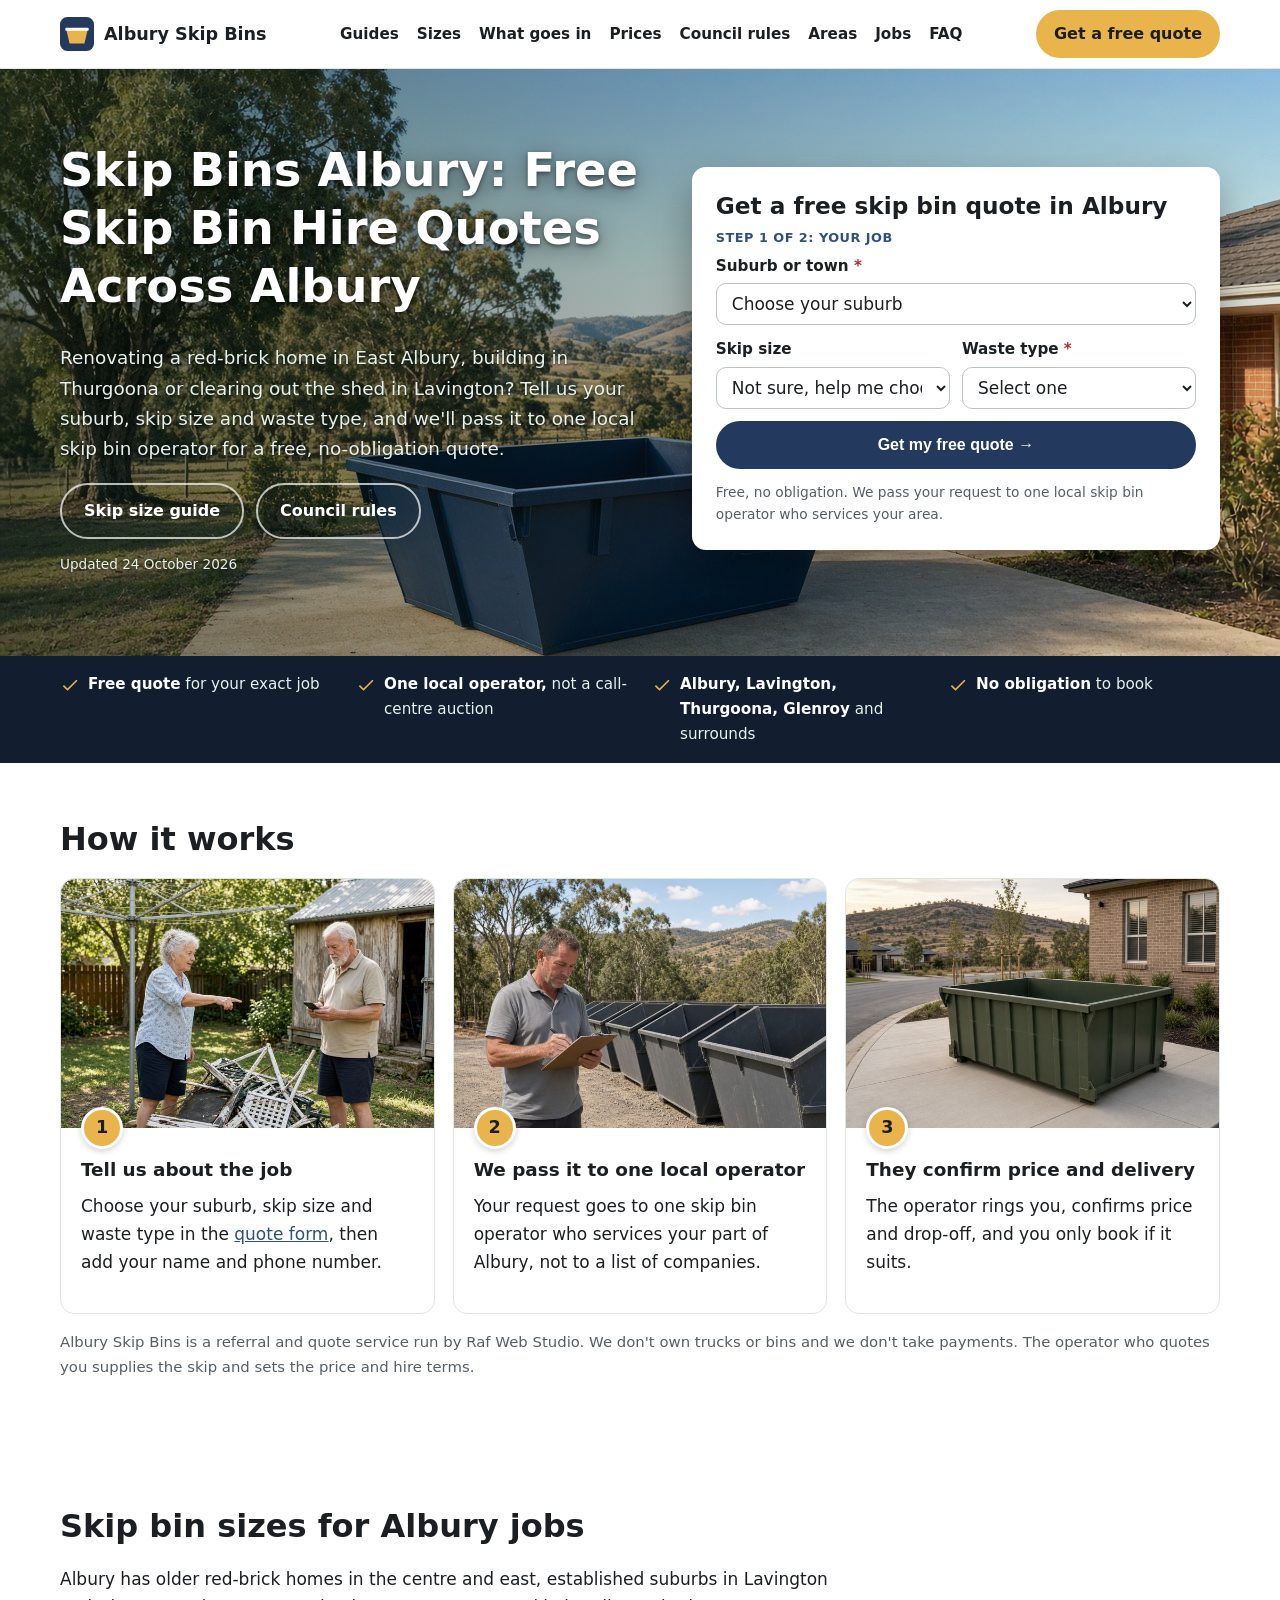
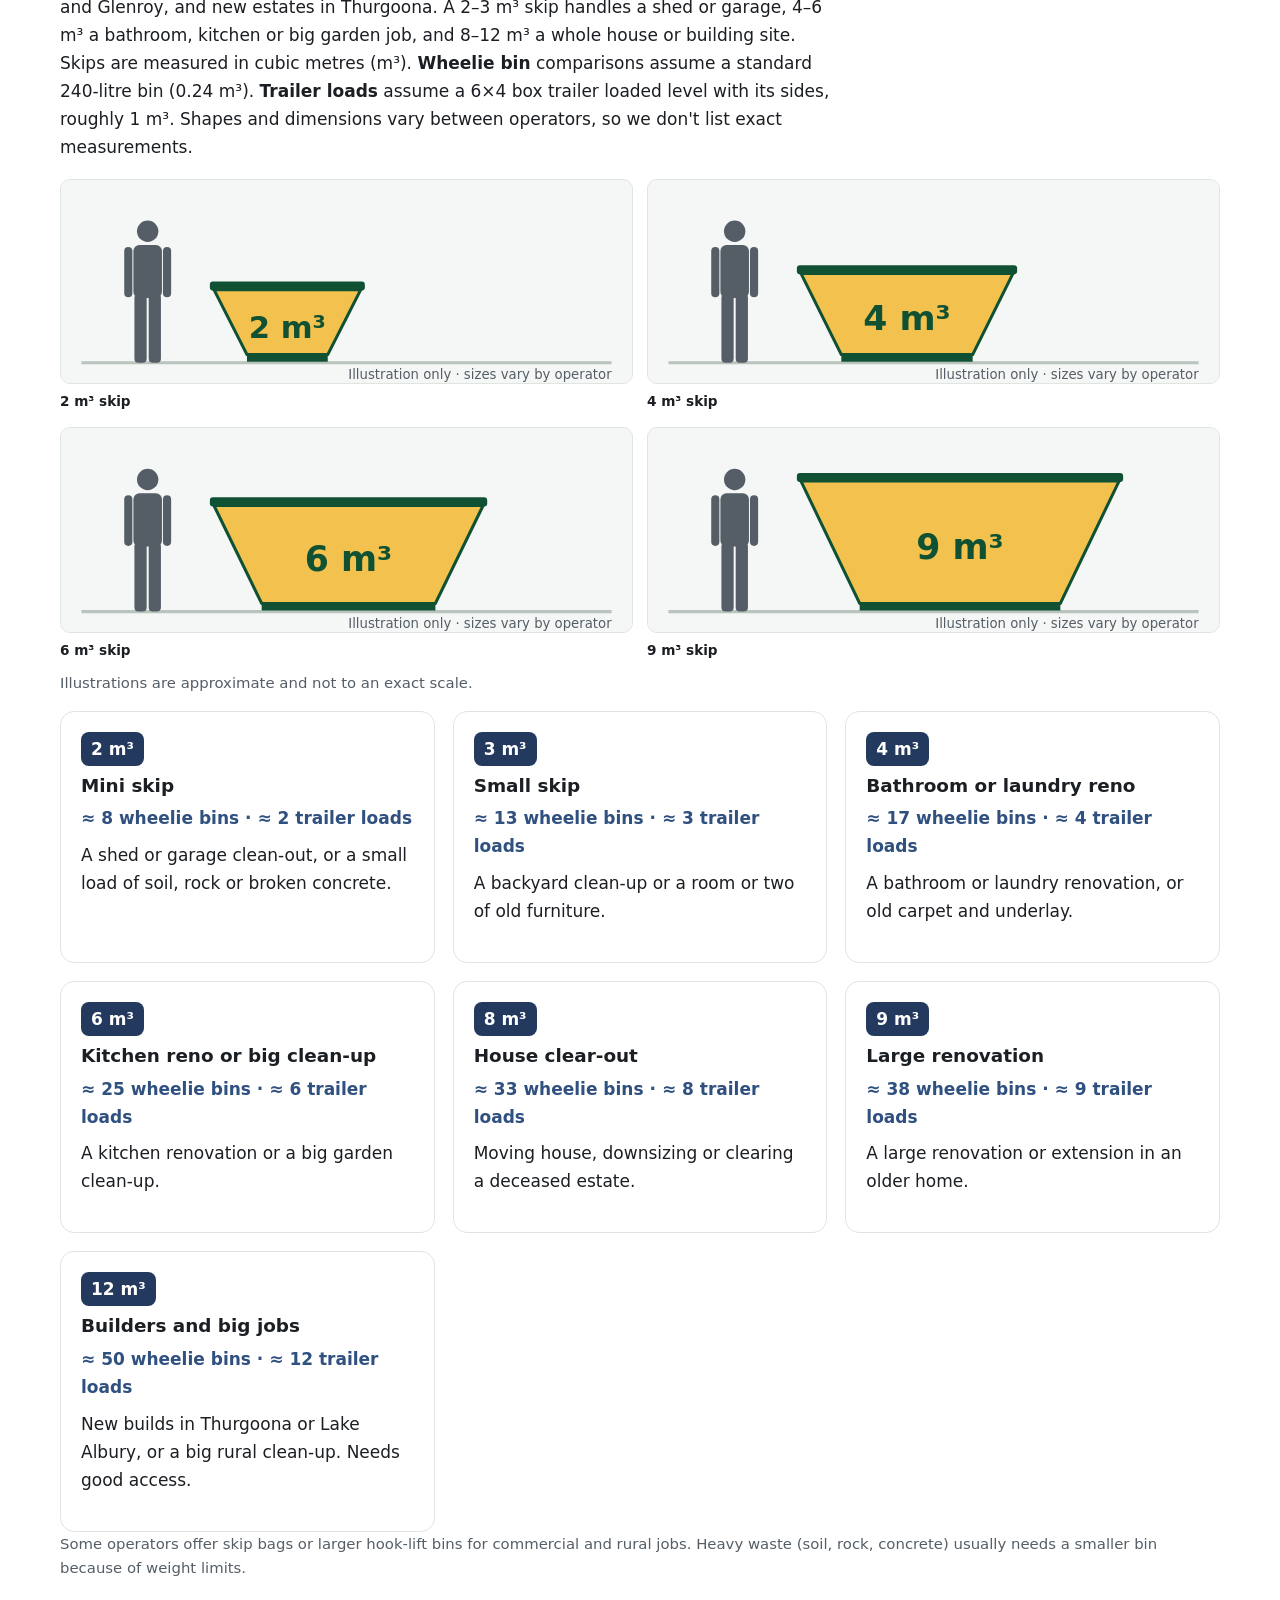
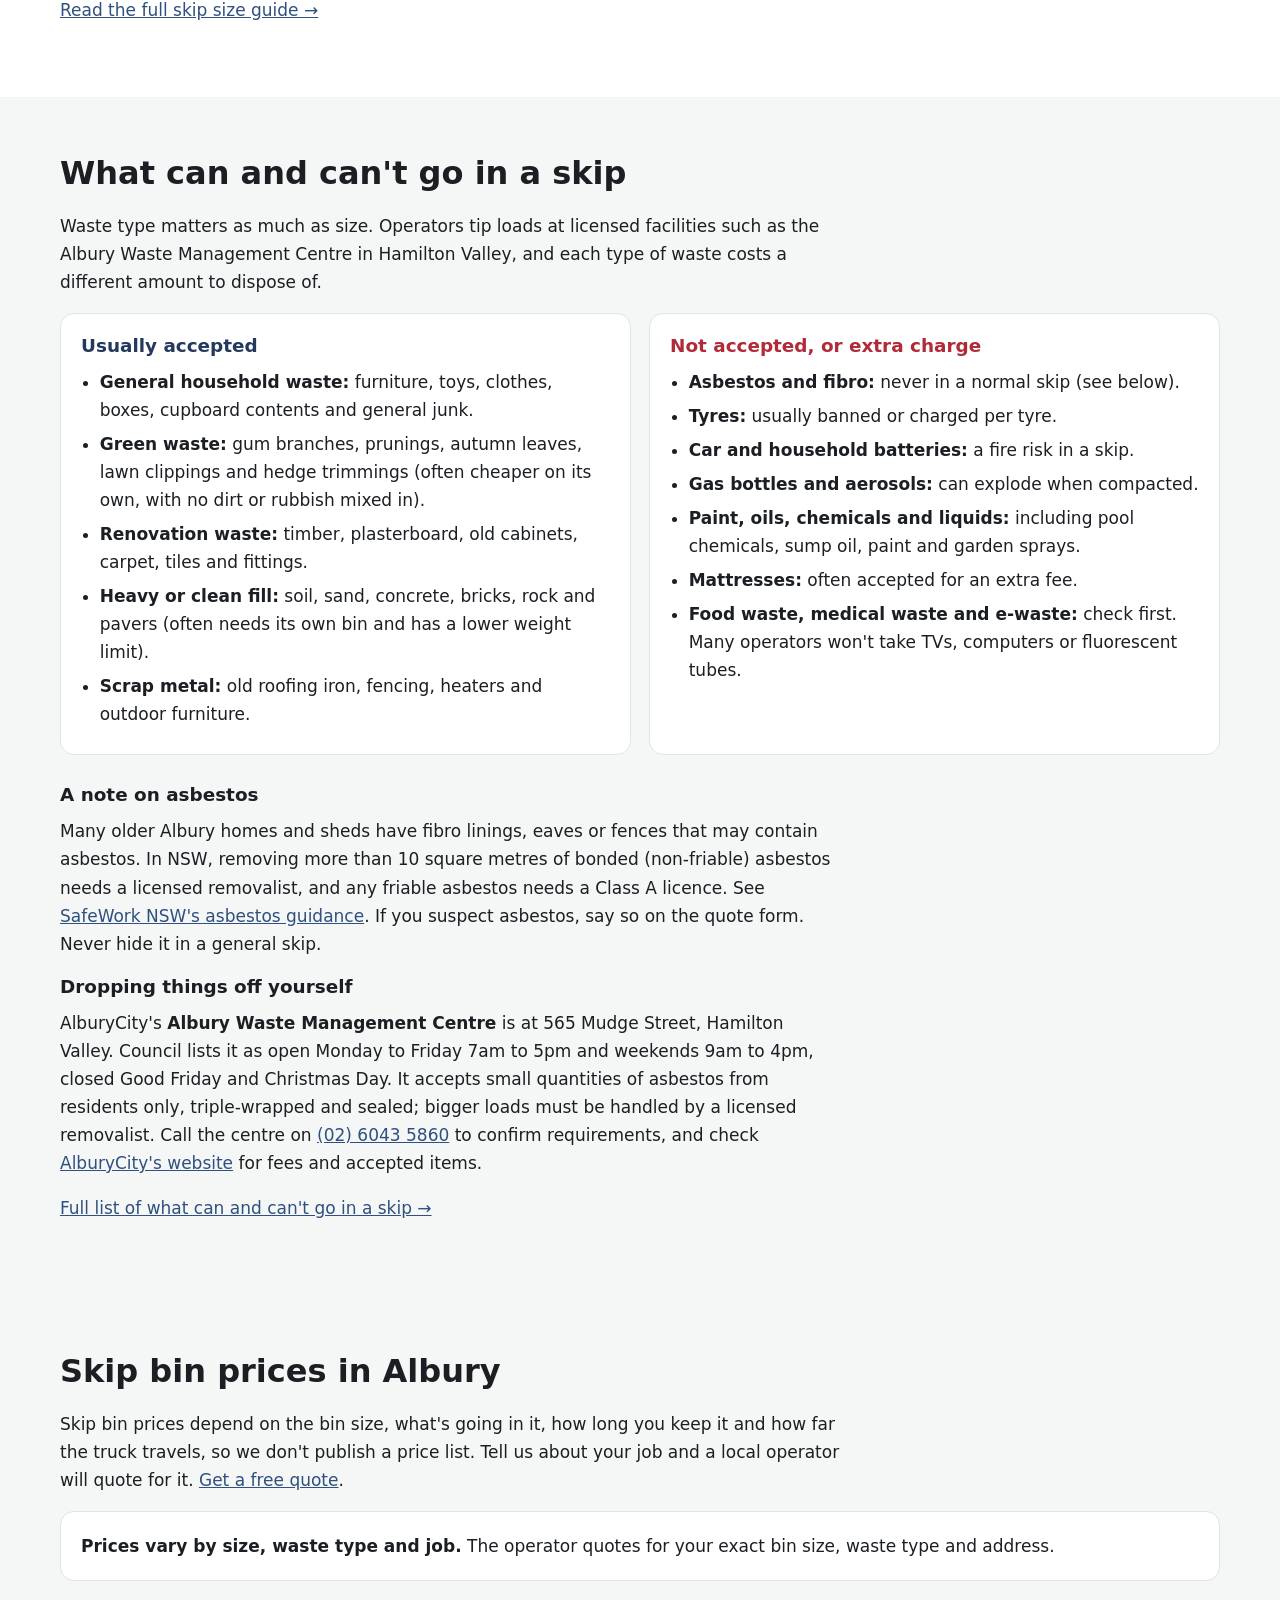
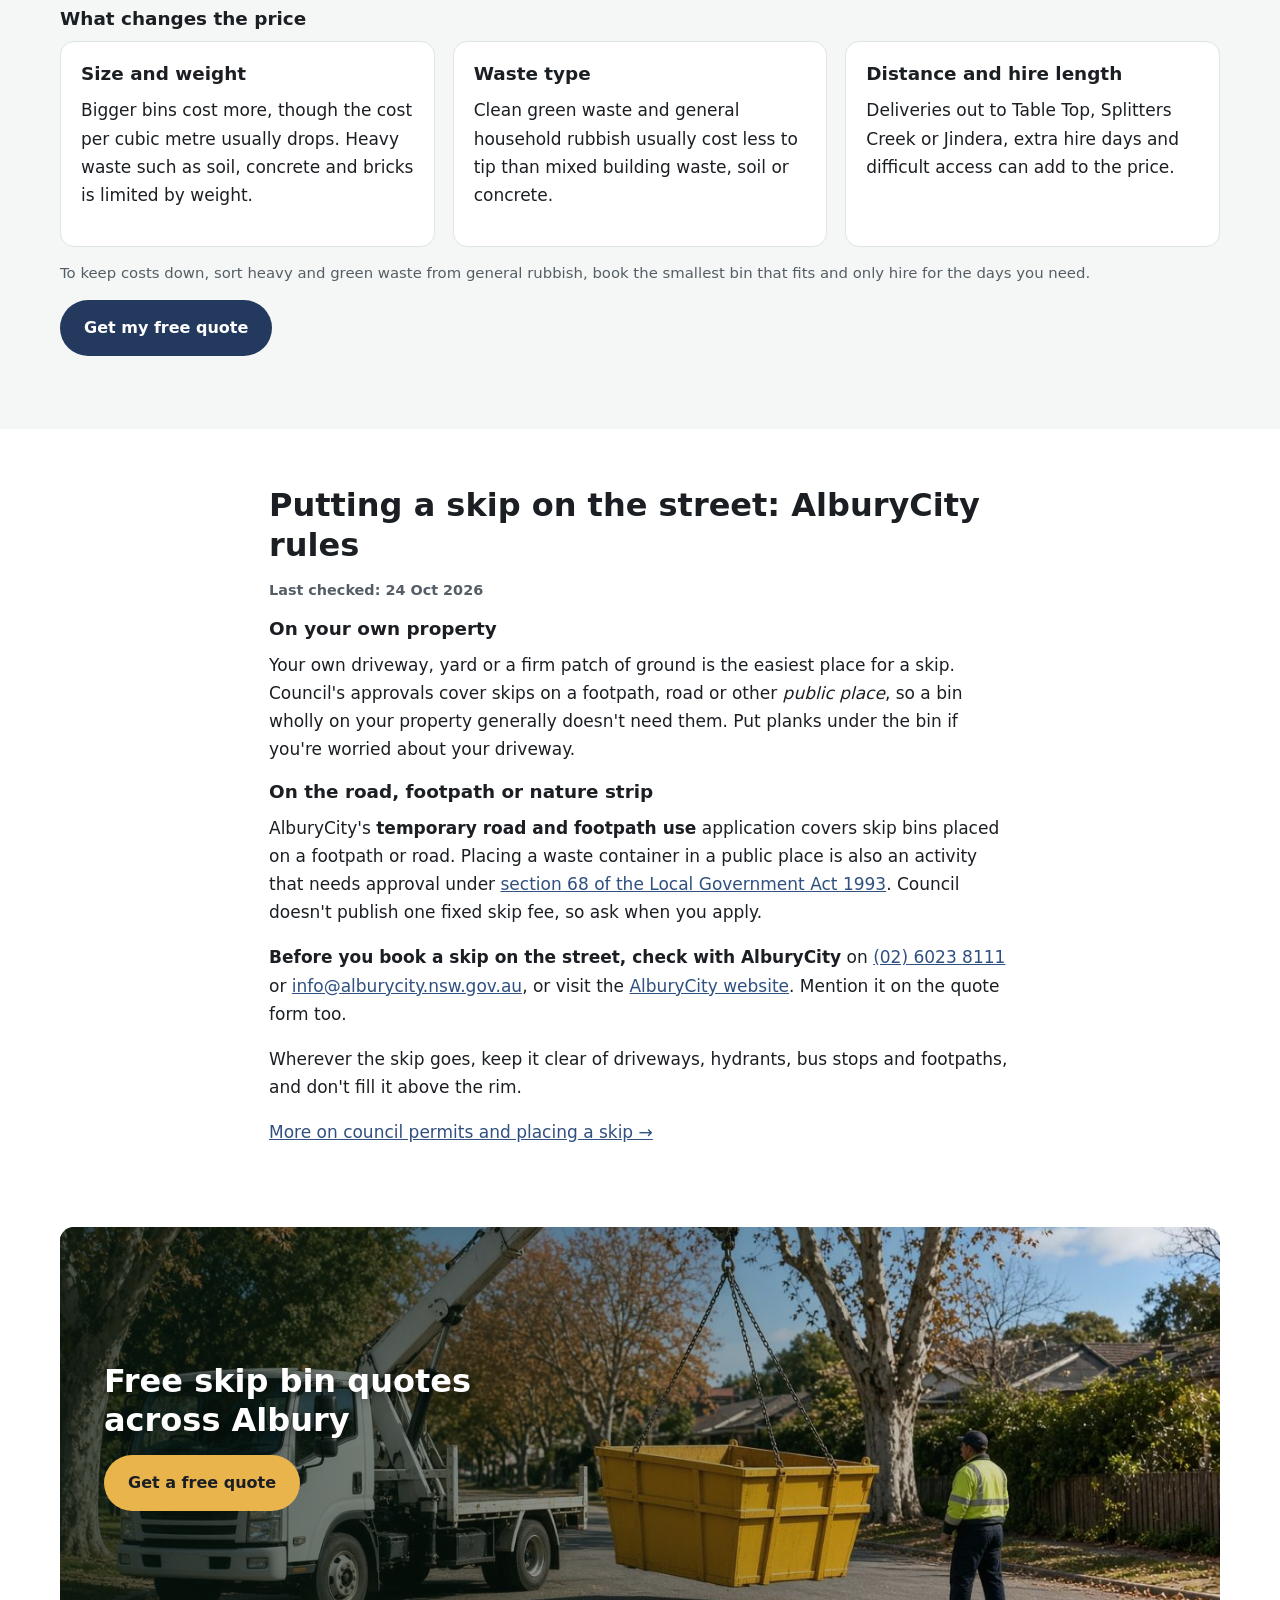
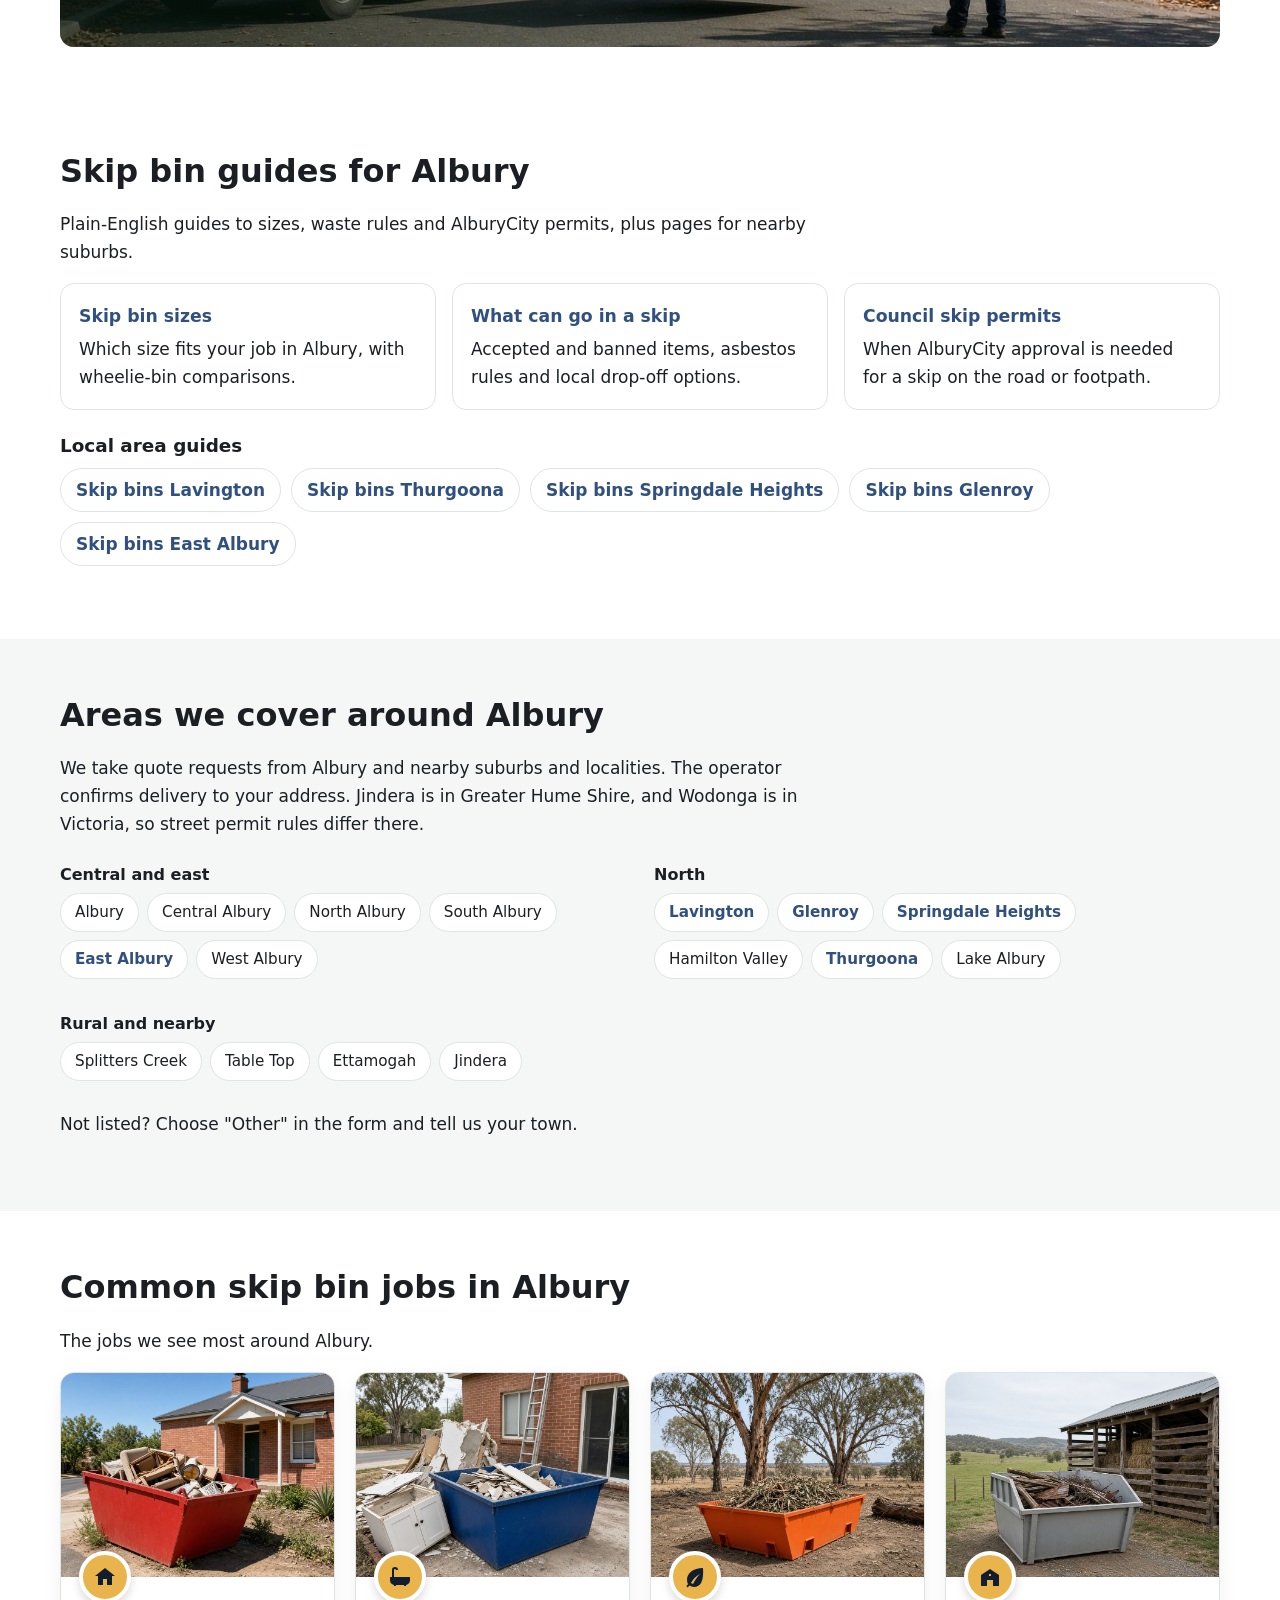
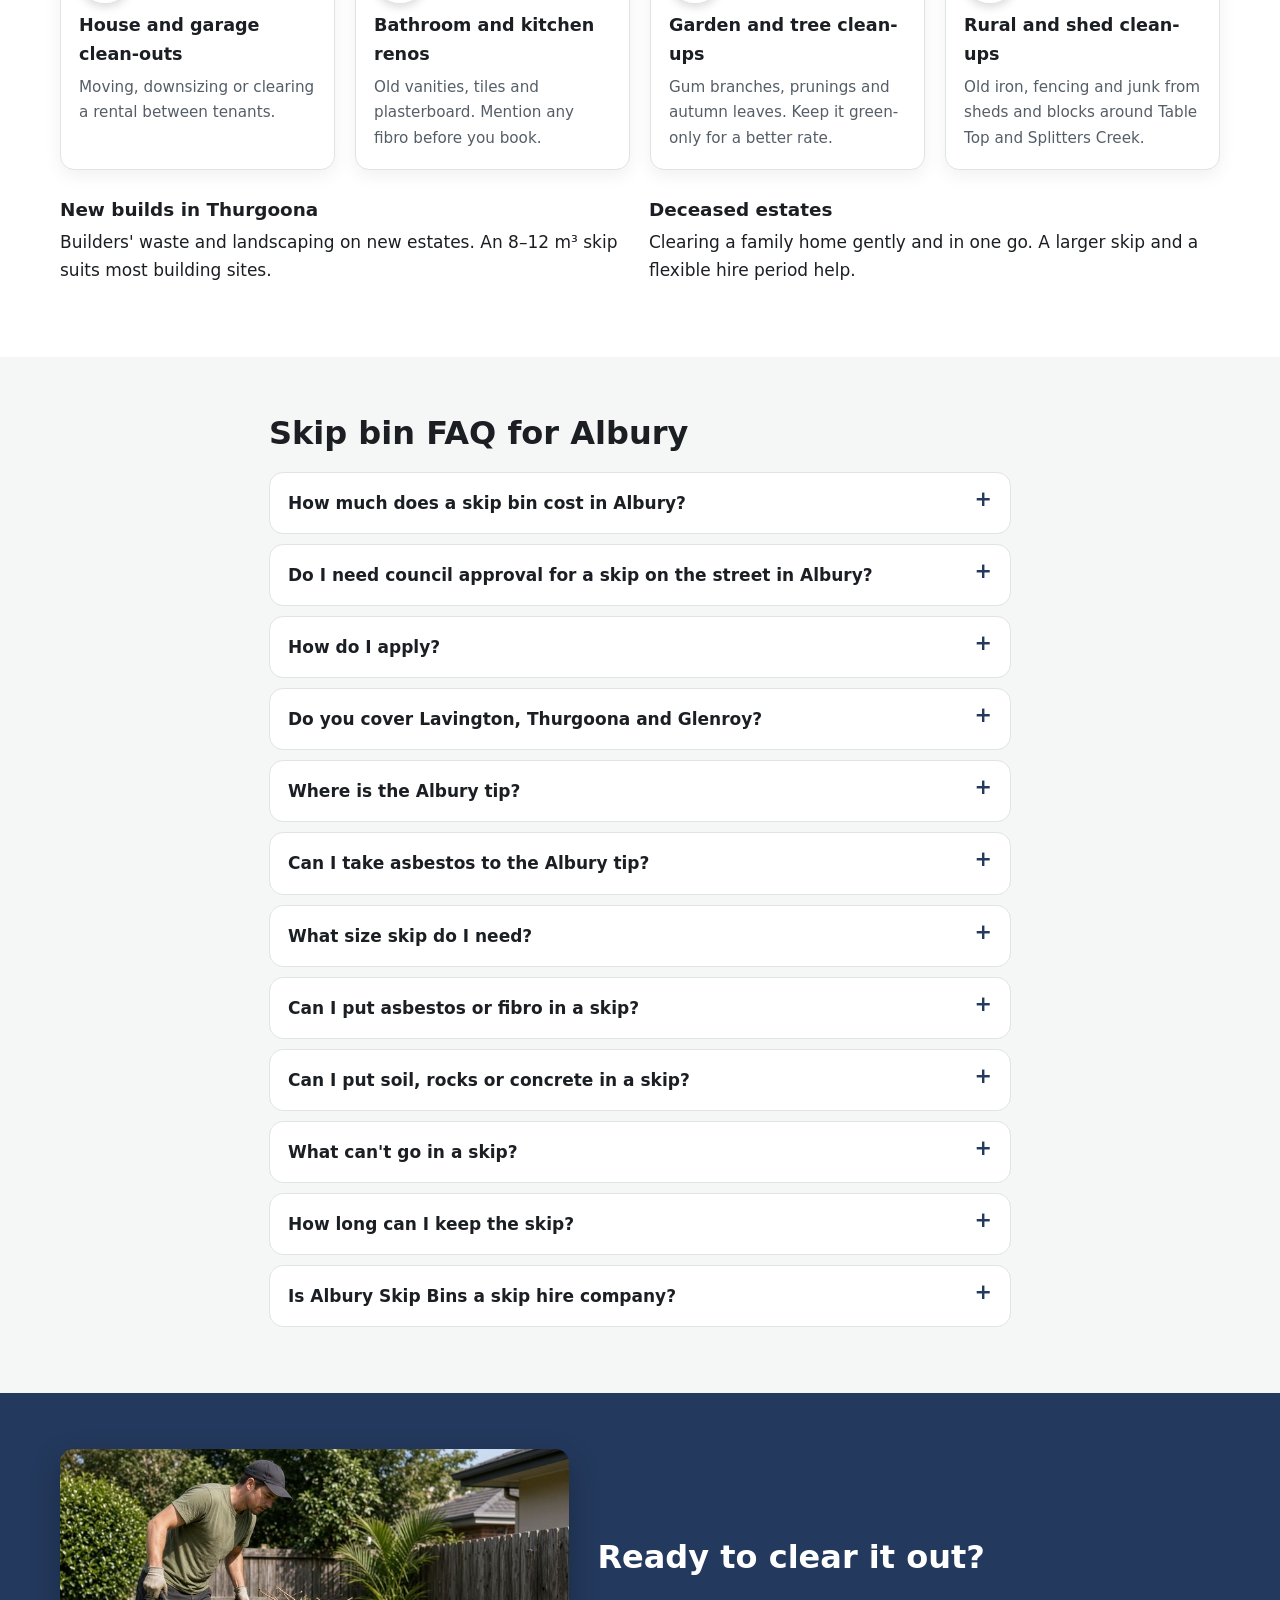
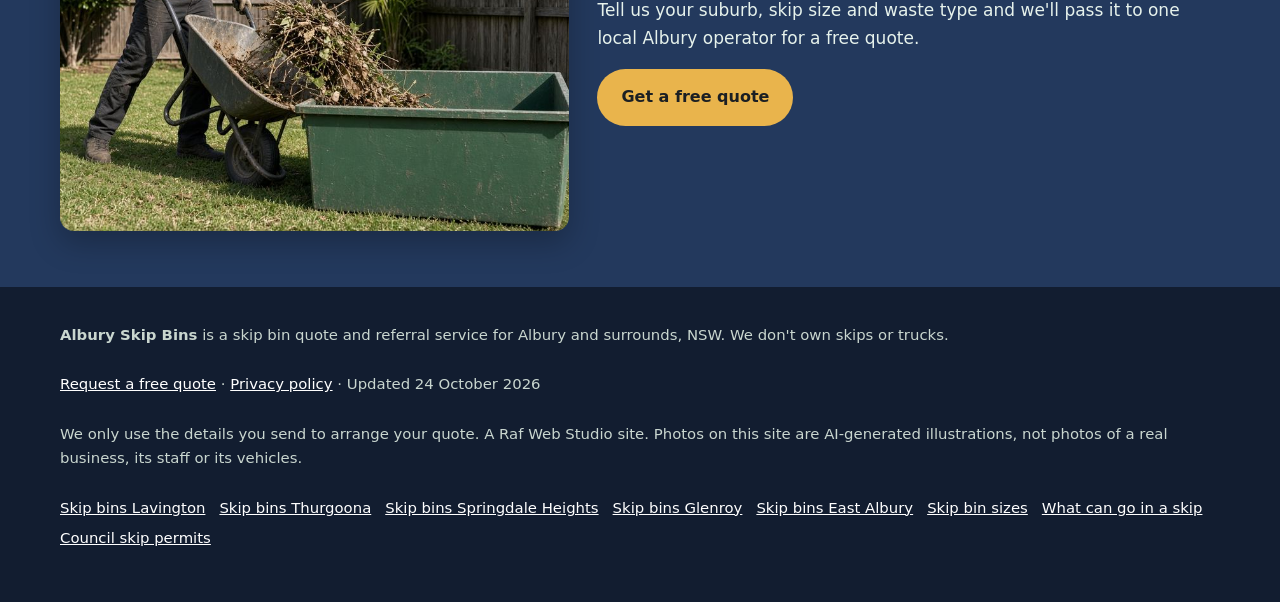
==== index.html @ 4839d604 "Initial site: Albury skip bin quotes (homepage, 5 suburb pages, sizes, waste, council permit)" ====
<!doctype html>
<html lang="en-AU">
<head>
<meta charset="utf-8">
<!-- Search Console verification meta tag goes here once the property is created -->
<meta name="viewport" content="width=device-width, initial-scale=1">
<title>Skip Bins Albury | Free Skip Bin Hire Quotes in Albury NSW</title>
<meta name="description" content="Skip bins in Albury, Lavington, Thurgoona, Springdale Heights, Glenroy and East Albury. Tell us your suburb, size and waste type and get a free quote from one local skip bin operator.">
<link rel="canonical" href="https://alburyskipbins.com/">
<link rel="icon" href="favicon.svg" type="image/svg+xml">
<meta name="theme-color" content="#23395d">
<meta property="og:type" content="website">
<meta property="og:locale" content="en_AU">
<meta property="og:site_name" content="Albury Skip Bins">
<meta property="og:title" content="Skip Bins Albury | Free Skip Bin Hire Quotes in Albury NSW">
<meta property="og:description" content="Free skip bin hire quotes in Albury and surrounds, from one local operator.">
<meta property="og:url" content="https://alburyskipbins.com/">
<meta property="og:image" content="https://alburyskipbins.com/img/hero.jpg">
<meta name="twitter:card" content="summary_large_image">
<meta name="twitter:image" content="https://alburyskipbins.com/img/hero.jpg">
<script>document.documentElement.classList.add('js')</script>
<link rel="stylesheet" href="styles.css">

<!-- GA4: Google tag (gtag.js) goes here once the GA4 property for alburyskipbins.com is created.
<script async src="https://www.googletagmanager.com/gtag/js?id=G-XXXXXXXXXX"></script>
<script>window.dataLayer=window.dataLayer||[];function gtag(){dataLayer.push(arguments);}gtag('js',new Date());gtag('config','G-XXXXXXXXXX');</script>
-->

<script type="application/ld+json">
{
 "@context": "https://schema.org",
 "@type": "WebSite",
 "@id": "https://alburyskipbins.com/#website",
 "name": "Albury Skip Bins",
 "url": "https://alburyskipbins.com/",
 "inLanguage": "en-AU"
}
</script>
<script type="application/ld+json">
{
 "@context": "https://schema.org",
 "@type": "Service",
 "@id": "https://alburyskipbins.com/#service",
 "name": "Skip bin hire quotes in Albury",
 "serviceType": "Skip bin hire",
 "description": "Free skip bin hire quotes in Albury and surrounding suburbs. We pass your request to one local skip bin operator.",
 "url": "https://alburyskipbins.com/",
 "provider": {
  "@type": "Organization",
  "name": "Albury Skip Bins",
  "url": "https://alburyskipbins.com/"
 },
 "areaServed": [
  {
   "@type": "AdministrativeArea",
   "name": "AlburyCity, NSW"
  },
  {
   "@type": "Place",
   "name": "Albury, NSW"
  },
  {
   "@type": "Place",
   "name": "North Albury, NSW"
  },
  {
   "@type": "Place",
   "name": "South Albury, NSW"
  },
  {
   "@type": "Place",
   "name": "East Albury, NSW"
  },
  {
   "@type": "Place",
   "name": "West Albury, NSW"
  },
  {
   "@type": "Place",
   "name": "Central Albury, NSW"
  },
  {
   "@type": "Place",
   "name": "Lavington, NSW"
  },
  {
   "@type": "Place",
   "name": "Glenroy, NSW"
  },
  {
   "@type": "Place",
   "name": "Springdale Heights, NSW"
  },
  {
   "@type": "Place",
   "name": "Hamilton Valley, NSW"
  },
  {
   "@type": "Place",
   "name": "Thurgoona, NSW"
  },
  {
   "@type": "Place",
   "name": "Lake Albury, NSW"
  },
  {
   "@type": "Place",
   "name": "Splitters Creek, NSW"
  },
  {
   "@type": "Place",
   "name": "Table Top, NSW"
  },
  {
   "@type": "Place",
   "name": "Ettamogah, NSW"
  },
  {
   "@type": "Place",
   "name": "Jindera, NSW"
  }
 ]
}
</script>
<script type="application/ld+json">
{
 "@context": "https://schema.org",
 "@type": "FAQPage",
 "mainEntity": [
  {
   "@type": "Question",
   "name": "How much does a skip bin cost in Albury?",
   "acceptedAnswer": {
    "@type": "Answer",
    "text": "It depends on the size, waste type, hire period and distance. Tell us about your job and a local operator will quote for it."
   }
  },
  {
   "@type": "Question",
   "name": "Do I need council approval for a skip on the street in Albury?",
   "acceptedAnswer": {
    "@type": "Answer",
    "text": "Generally yes. AlburyCity's temporary road and footpath use application covers skip bins on a footpath or road, and placing waste in a public place needs section 68 approval. A skip wholly on your land generally doesn't need it."
   }
  },
  {
   "@type": "Question",
   "name": "How do I apply?",
   "acceptedAnswer": {
    "@type": "Answer",
    "text": "Contact AlburyCity on (02) 6023 8111 or info@alburycity.nsw.gov.au to check which application you need and the cost."
   }
  },
  {
   "@type": "Question",
   "name": "Do you cover Lavington, Thurgoona and Glenroy?",
   "acceptedAnswer": {
    "@type": "Answer",
    "text": "Yes, we take requests from across Albury, including Lavington, Thurgoona, Springdale Heights, Glenroy and East Albury. The operator confirms delivery."
   }
  },
  {
   "@type": "Question",
   "name": "Where is the Albury tip?",
   "acceptedAnswer": {
    "@type": "Answer",
    "text": "The Albury Waste Management Centre is at 565 Mudge Street, Hamilton Valley. Council lists it as open weekdays 7am to 5pm and weekends 9am to 4pm."
   }
  },
  {
   "@type": "Question",
   "name": "Can I take asbestos to the Albury tip?",
   "acceptedAnswer": {
    "@type": "Answer",
    "text": "AlburyCity says the centre accepts small quantities of asbestos from residents only, triple-wrapped and sealed. Call (02) 6043 5860 first."
   }
  },
  {
   "@type": "Question",
   "name": "What size skip do I need?",
   "acceptedAnswer": {
    "@type": "Answer",
    "text": "2–3 m³ for a shed or garage, 4 m³ for a bathroom, 6 m³ for a kitchen or big garden job, and 8–12 m³ for a house clear-out or new build."
   }
  },
  {
   "@type": "Question",
   "name": "Can I put asbestos or fibro in a skip?",
   "acceptedAnswer": {
    "@type": "Answer",
    "text": "No. Asbestos can't go in a general skip. More than 10 m² of bonded asbestos must be removed by a licensed removalist in NSW."
   }
  },
  {
   "@type": "Question",
   "name": "Can I put soil, rocks or concrete in a skip?",
   "acceptedAnswer": {
    "@type": "Answer",
    "text": "Usually, but heavy waste has weight limits and often needs its own, smaller bin. Choose \"Soil, concrete or bricks\" in the form."
   }
  },
  {
   "@type": "Question",
   "name": "What can't go in a skip?",
   "acceptedAnswer": {
    "@type": "Answer",
    "text": "Asbestos, tyres, batteries, gas bottles, chemicals, paint, oils and liquids. Mattresses and e-waste are often extra or not accepted. The operator who quotes you will confirm their list."
   }
  },
  {
   "@type": "Question",
   "name": "How long can I keep the skip?",
   "acceptedAnswer": {
    "@type": "Answer",
    "text": "Commonly a few days to a week, with extra days by arrangement with the operator."
   }
  },
  {
   "@type": "Question",
   "name": "Is Albury Skip Bins a skip hire company?",
   "acceptedAnswer": {
    "@type": "Answer",
    "text": "No. It's a free referral and quote service run by Raf Web Studio. One local operator quotes you and supplies the skip."
   }
  }
 ]
}
</script>
</head>
<body>
<a class="skip-link" href="#main">Skip to content</a>

<header class="site-header">
  <div class="wrap">
    <a class="brand" href="/" aria-label="Albury Skip Bins home">
      <svg viewBox="0 0 64 64" aria-hidden="true"><rect width="64" height="64" rx="14" fill="#23395d"/><path d="M12 24h40l-6 26H18z" fill="#e9b44c"/><rect x="10" y="20" width="44" height="6" rx="2" fill="#fff"/></svg>
      Albury Skip Bins
    </a>
    <nav class="nav" aria-label="Main">
      <a href="#guides">Guides</a>      <a href="#sizes">Sizes</a><a href="#waste">What goes in</a><a href="#pricing">Prices</a><a href="#council">Council rules</a><a href="#areas">Areas</a><a href="#jobs">Jobs</a><a href="#faq">FAQ</a>
    </nav>
    <a class="btn btn-call header-call" href="#quote">Get a free quote</a>
  </div>
</header>

<main id="main">
<section class="hero" aria-labelledby="h1">
  <picture class="hero-bg">
    <source media="(max-width: 700px)" srcset="img/hero-mobile.jpg" width="684" height="720">
    <img src="img/hero.jpg" width="1280" height="720" alt="Navy skip bin outside a red-brick home with gum trees and hills behind" fetchpriority="high" decoding="async">
  </picture>
  <div class="wrap hero-grid">
    <div class="hero-copy">
      <h1 id="h1">Skip Bins Albury: Free Skip Bin Hire Quotes Across Albury</h1>
      <p class="lead">Renovating a red-brick home in East Albury, building in Thurgoona or clearing out the shed in Lavington? Tell us your suburb, skip size and waste type, and we'll pass it to one local skip bin operator for a free, no-obligation quote.</p>
      <div class="ctas"><a class="btn btn-ghost" href="#sizes">Skip size guide</a><a class="btn btn-ghost" href="#council">Council rules</a></div>
      <p class="updated">Updated 24 October 2026</p>
    </div>
    <div class="hero-form-card" id="quote">
      <h2 id="quote-h">Get a free skip bin quote in Albury</h2>
      <form class="quote-form two-step" id="quote-form" action="https://formsubmit.co/quotes@alburyskipbins.com" method="post" novalidate>
        <input type="hidden" name="_subject" value="New quote request – alburyskipbins.com">
        <input type="hidden" name="_captcha" value="true">
        <input type="hidden" name="_template" value="table">
        <input type="hidden" name="_next" value="https://alburyskipbins.com/thanks.html">
        <input type="text" name="_honey" style="display:none" tabindex="-1" autocomplete="off" aria-hidden="true">
        <input type="hidden" name="source" value="alburyskipbins.com">
        <fieldset class="step step-1">
          <legend class="step-label">Step 1 of 2: your job</legend>
          <div class="full"><label for="suburb">Suburb or town <span class="req" aria-hidden="true">*</span></label>
            <select id="suburb" name="suburb" required><option value="">Choose your suburb</option><option>Albury</option><option>North Albury</option><option>South Albury</option><option>East Albury</option><option>West Albury</option><option>Central Albury</option><option>Lavington</option><option>Glenroy</option><option>Springdale Heights</option><option>Hamilton Valley</option><option>Thurgoona</option><option>Lake Albury</option><option>Splitters Creek</option><option>Table Top</option><option>Ettamogah</option><option>Jindera</option><option value="Other">Other (tell us below)</option></select></div>
          <div class="full other-wrap"><label for="suburb_other">Other suburb or town</label><input id="suburb_other" name="suburb_other" type="text" autocomplete="address-level2"></div>
          <div><label for="size">Skip size</label>
            <select id="size" name="skip_size"><option value="Not sure">Not sure, help me choose</option><option>Skip bag (about 1 m³)</option><option>2 m³</option><option>3 m³</option><option>4 m³</option><option>6 m³</option><option>8 m³</option><option>9 m³</option><option>10–12 m³</option><option>Larger / hook-lift</option></select></div>
          <div><label for="waste">Waste type <span class="req" aria-hidden="true">*</span></label>
            <select id="waste" name="waste_type" required><option value="">Select one</option><option>General household</option><option>Green waste</option><option>Mixed renovation / building</option><option>Soil, concrete or bricks</option><option>Mixed, not sure</option><option>May contain asbestos</option></select></div>
          <div class="full js-only"><button class="btn btn-primary btn-block" type="button" id="to-step-2">Get my free quote →</button></div>
          <p class="microcopy full">Free, no obligation. We pass your request to one local skip bin operator who services your area.</p>
          <p class="form-error full" id="step1-error" role="alert" hidden>Please choose your suburb and waste type.</p>
        </fieldset>
        <fieldset class="step step-2" id="step-2">
          <legend class="step-label">Step 2 of 2: your details</legend>
          <div><label for="name">Name <span class="req" aria-hidden="true">*</span></label><input id="name" name="name" type="text" autocomplete="name" required></div>
          <div><label for="phone">Phone <span class="req" aria-hidden="true">*</span></label><input id="phone" name="phone" type="tel" autocomplete="tel" inputmode="tel" required></div>
          <div><label for="email">Email</label><input id="email" name="email" type="email" autocomplete="email"></div>
          <div><label for="date">Delivery date</label><input id="date" name="preferred_date" type="date"></div>
          <div class="full"><label for="message">Anything else?</label><textarea id="message" name="message" rows="2" placeholder="e.g. red-brick reno, new build in Thurgoona, shed clean-out, 7 days"></textarea></div>
          <p class="consent full">By sending this form you agree we can share your details with one local skip bin operator so they can quote for your job. See our <a href="privacy.html">privacy policy</a>.</p>
          <div class="full step2-actions"><button class="btn btn-primary" type="submit">Send my quote request</button><button class="btn-link js-only" type="button" id="back-1">← Back</button></div>
        </fieldset>
      </form>
    </div>
  </div>
</section>
<section class="trust" aria-label="Why use this service">
  <ul class="wrap trust-list"><li><svg viewBox="0 0 24 24" aria-hidden="true"><path fill="currentColor" d="M9 16.2 4.8 12l-1.4 1.4L9 19 21 7l-1.4-1.4z"/></svg><span><strong>Free quote</strong> for your exact job</span></li><li><svg viewBox="0 0 24 24" aria-hidden="true"><path fill="currentColor" d="M9 16.2 4.8 12l-1.4 1.4L9 19 21 7l-1.4-1.4z"/></svg><span><strong>One local operator,</strong> not a call-centre auction</span></li><li><svg viewBox="0 0 24 24" aria-hidden="true"><path fill="currentColor" d="M9 16.2 4.8 12l-1.4 1.4L9 19 21 7l-1.4-1.4z"/></svg><span><strong>Albury, Lavington, Thurgoona, Glenroy</strong> and surrounds</span></li><li><svg viewBox="0 0 24 24" aria-hidden="true"><path fill="currentColor" d="M9 16.2 4.8 12l-1.4 1.4L9 19 21 7l-1.4-1.4z"/></svg><span><strong>No obligation</strong> to book</span></li></ul>
</section>
<section id="how" aria-labelledby="how-h">
  <div class="wrap">
    <h2 id="how-h">How it works</h2>
    <ol class="steps grid grid-3">
      <li class="card step-card"><span class="step-img"><img src="img/step1.jpg" width="700" height="467" loading="lazy" decoding="async" alt="Older couple in their backyard next to a Hills hoist and shed, planning a clean-out"></span><div class="step-body"><span class="step-num">1</span><h3>Tell us about the job</h3><p>Choose your suburb, skip size and waste type in the <a href="#quote">quote form</a>, then add your name and phone number.</p></div></li>
      <li class="card step-card"><span class="step-img"><img src="img/step2.jpg" width="700" height="467" loading="lazy" decoding="async" alt="Skip bin operator with a clipboard beside a row of grey skips"></span><div class="step-body"><span class="step-num">2</span><h3>We pass it to one local operator</h3><p>Your request goes to one skip bin operator who services your part of Albury, not to a list of companies.</p></div></li>
      <li class="card step-card"><span class="step-img"><img src="img/step3.jpg" width="700" height="467" loading="lazy" decoding="async" alt="Green skip bin delivered to a home on a new housing estate"></span><div class="step-body"><span class="step-num">3</span><h3>They confirm price and delivery</h3><p>The operator rings you, confirms price and drop-off, and you only book if it suits.</p></div></li>
      </ol>
    <p class="note">Albury Skip Bins is a referral and quote service run by Raf Web Studio. We don't own trucks or bins and we don't take payments. The operator who quotes you supplies the skip and sets the price and hire terms.</p>
  </div>
</section>
<section id="sizes" aria-labelledby="sizes-h">
  <div class="wrap">
    <h2 id="sizes-h">Skip bin sizes for Albury jobs</h2>
    <p class="intro">Albury has older red-brick homes in the centre and east, established suburbs in Lavington and Glenroy, and new estates in Thurgoona. A 2–3 m³ skip handles a shed or garage, 4–6 m³ a bathroom, kitchen or big garden job, and 8–12 m³ a whole house or building site. Skips are measured in cubic metres (m³). <strong>Wheelie bin</strong> comparisons assume a standard 240-litre bin (0.24 m³). <strong>Trailer loads</strong> assume a 6×4 box trailer loaded level with its sides, roughly 1 m³. Shapes and dimensions vary between operators, so we don't list exact measurements.</p>
    <div class="size-figs"><figure><img src="img/skip-2m3.svg" width="560" height="200" loading="lazy" decoding="async" alt="2 cubic metre skip bin size guide, shown next to an adult for scale"><figcaption>2 m³ skip</figcaption></figure><figure><img src="img/skip-4m3.svg" width="560" height="200" loading="lazy" decoding="async" alt="4 cubic metre skip bin size guide, shown next to an adult for scale"><figcaption>4 m³ skip</figcaption></figure><figure><img src="img/skip-6m3.svg" width="560" height="200" loading="lazy" decoding="async" alt="6 cubic metre skip bin size guide, shown next to an adult for scale"><figcaption>6 m³ skip</figcaption></figure><figure><img src="img/skip-9m3.svg" width="560" height="200" loading="lazy" decoding="async" alt="9 cubic metre skip bin size guide, shown next to an adult for scale"><figcaption>9 m³ skip</figcaption></figure></div>
    <p class="note">Illustrations are approximate and not to an exact scale.</p>
    <div class="grid grid-3 size-cards"><div class="card"><span class="size">2 m³</span><h3>Mini skip</h3><p class="equiv">≈ 8 wheelie bins · ≈ 2 trailer loads</p><p>A shed or garage clean-out, or a small load of soil, rock or broken concrete.</p></div><div class="card"><span class="size">3 m³</span><h3>Small skip</h3><p class="equiv">≈ 13 wheelie bins · ≈ 3 trailer loads</p><p>A backyard clean-up or a room or two of old furniture.</p></div><div class="card"><span class="size">4 m³</span><h3>Bathroom or laundry reno</h3><p class="equiv">≈ 17 wheelie bins · ≈ 4 trailer loads</p><p>A bathroom or laundry renovation, or old carpet and underlay.</p></div><div class="card"><span class="size">6 m³</span><h3>Kitchen reno or big clean-up</h3><p class="equiv">≈ 25 wheelie bins · ≈ 6 trailer loads</p><p>A kitchen renovation or a big garden clean-up.</p></div><div class="card"><span class="size">8 m³</span><h3>House clear-out</h3><p class="equiv">≈ 33 wheelie bins · ≈ 8 trailer loads</p><p>Moving house, downsizing or clearing a deceased estate.</p></div><div class="card"><span class="size">9 m³</span><h3>Large renovation</h3><p class="equiv">≈ 38 wheelie bins · ≈ 9 trailer loads</p><p>A large renovation or extension in an older home.</p></div><div class="card"><span class="size">12 m³</span><h3>Builders and big jobs</h3><p class="equiv">≈ 50 wheelie bins · ≈ 12 trailer loads</p><p>New builds in Thurgoona or Lake Albury, or a big rural clean-up. Needs good access.</p></div></div>
    <p class="note">Some operators offer skip bags or larger hook-lift bins for commercial and rural jobs. Heavy waste (soil, rock, concrete) usually needs a smaller bin because of weight limits.</p>
    <p><a href="/skip-bin-sizes/">Read the full skip size guide →</a></p>
  </div>
</section>
<section class="alt" id="waste" aria-labelledby="waste-h">
  <div class="wrap">
    <h2 id="waste-h">What can and can't go in a skip</h2>
    <p class="intro">Waste type matters as much as size. Operators tip loads at licensed facilities such as the Albury Waste Management Centre in Hamilton Valley, and each type of waste costs a different amount to dispose of.</p>
    <div class="grid grid-2">
      <div class="card yes">
        <h3>Usually accepted</h3>
        <ul class="clean">
          <li><strong>General household waste:</strong> furniture, toys, clothes, boxes, cupboard contents and general junk.</li>
          <li><strong>Green waste:</strong> gum branches, prunings, autumn leaves, lawn clippings and hedge trimmings (often cheaper on its own, with no dirt or rubbish mixed in).</li>
          <li><strong>Renovation waste:</strong> timber, plasterboard, old cabinets, carpet, tiles and fittings.</li>
          <li><strong>Heavy or clean fill:</strong> soil, sand, concrete, bricks, rock and pavers (often needs its own bin and has a lower weight limit).</li>
          <li><strong>Scrap metal:</strong> old roofing iron, fencing, heaters and outdoor furniture.</li>
        </ul>
      </div>
      <div class="card no">
        <h3>Not accepted, or extra charge</h3>
        <ul class="clean">
          <li><strong>Asbestos and fibro:</strong> never in a normal skip (see below).</li>
          <li><strong>Tyres:</strong> usually banned or charged per tyre.</li>
          <li><strong>Car and household batteries:</strong> a fire risk in a skip.</li>
          <li><strong>Gas bottles and aerosols:</strong> can explode when compacted.</li>
          <li><strong>Paint, oils, chemicals and liquids:</strong> including pool chemicals, sump oil, paint and garden sprays.</li>
          <li><strong>Mattresses:</strong> often accepted for an extra fee.</li>
          <li><strong>Food waste, medical waste and e-waste:</strong> check first. Many operators won't take TVs, computers or fluorescent tubes.</li>
        </ul>
      </div>
    </div>
    <h3 style="margin-top:28px">A note on asbestos</h3>
    <p class="intro">Many older Albury homes and sheds have fibro linings, eaves or fences that may contain asbestos. In NSW, removing more than 10 square metres of bonded (non-friable) asbestos needs a licensed removalist, and any friable asbestos needs a Class A licence. See <a href="https://www.safework.nsw.gov.au/hazards-a-z/asbestos" rel="noopener">SafeWork NSW's asbestos guidance</a>. If you suspect asbestos, say so on the quote form. Never hide it in a general skip.</p>
    <h3>Dropping things off yourself</h3>
    <p class="intro">AlburyCity's <strong>Albury Waste Management Centre</strong> is at 565 Mudge Street, Hamilton Valley. Council lists it as open Monday to Friday 7am to 5pm and weekends 9am to 4pm, closed Good Friday and Christmas Day. It accepts small quantities of asbestos from residents only, triple-wrapped and sealed; bigger loads must be handled by a licensed removalist. Call the centre on <a href="tel:0260435860">(02) 6043 5860</a> to confirm requirements, and check <a href="https://www.alburycity.nsw.gov.au/" rel="noopener">AlburyCity's website</a> for fees and accepted items.</p>
    <p><a href="/what-can-go-in-a-skip/">Full list of what can and can't go in a skip →</a></p>
  </div>
</section>
<section class="alt" id="pricing" aria-labelledby="pricing-h">
  <div class="wrap">
    <h2 id="pricing-h">Skip bin prices in Albury</h2>
    <p class="intro">Skip bin prices depend on the bin size, what's going in it, how long you keep it and how far the truck travels, so we don't publish a price list. Tell us about your job and a local operator will quote for it. <a href="#quote">Get a free quote</a>.</p>
    <div class="card"><p style="margin:0"><strong>Prices vary by size, waste type and job.</strong> The operator quotes for your exact bin size, waste type and address.</p></div>
    <h3 style="margin-top:26px">What changes the price</h3>
    <div class="grid grid-3">
      <div class="card"><h3>Size and weight</h3><p>Bigger bins cost more, though the cost per cubic metre usually drops. Heavy waste such as soil, concrete and bricks is limited by weight.</p></div>
      <div class="card"><h3>Waste type</h3><p>Clean green waste and general household rubbish usually cost less to tip than mixed building waste, soil or concrete.</p></div>
      <div class="card"><h3>Distance and hire length</h3><p>Deliveries out to Table Top, Splitters Creek or Jindera, extra hire days and difficult access can add to the price.</p></div>
    </div>
    <p class="note" style="margin-top:14px">To keep costs down, sort heavy and green waste from general rubbish, book the smallest bin that fits and only hire for the days you need.</p>
    <p><a class="btn btn-primary" href="#quote">Get my free quote</a></p>
  </div>
</section>
<section id="council" aria-labelledby="council-h">
  <div class="wrap intro">
    <h2 id="council-h">Putting a skip on the street: AlburyCity rules</h2>
    <p class="updated-dark">Last checked: 24 Oct 2026</p>
    <h3>On your own property</h3>
    <p>Your own driveway, yard or a firm patch of ground is the easiest place for a skip. Council's approvals cover skips on a footpath, road or other <em>public place</em>, so a bin wholly on your property generally doesn't need them. Put planks under the bin if you're worried about your driveway.</p>
    <h3>On the road, footpath or nature strip</h3>
    <p>AlburyCity's <strong>temporary road and footpath use</strong> application covers skip bins placed on a footpath or road. Placing a waste container in a public place is also an activity that needs approval under <a href="https://www.planningportal.nsw.gov.au/development-and-assessment/additional-approvals-applications/section-68-approvals" rel="noopener">section 68 of the Local Government Act 1993</a>. Council doesn't publish one fixed skip fee, so ask when you apply.</p>
    <p><strong>Before you book a skip on the street, check with AlburyCity</strong> on <a href="tel:0260238111">(02) 6023 8111</a> or <a href="mailto:info@alburycity.nsw.gov.au">info@alburycity.nsw.gov.au</a>, or visit the <a href="https://www.alburycity.nsw.gov.au/" rel="noopener">AlburyCity website</a>. Mention it on the quote form too.</p>
    <p>Wherever the skip goes, keep it clear of driveways, hydrants, bus stops and footpaths, and don't fill it above the rim.</p>
    <p><a href="/skip-bin-council-permit/">More on council permits and placing a skip →</a></p>
  </div>
</section>
<section class="band-wrap" aria-label="Free skip bin quotes across Albury">
  <div class="wrap">
    <div class="truck-band">
      <img src="img/band.jpg" width="1280" height="720" loading="lazy" decoding="async" alt="Yellow skip bin in a street lined with autumn plane trees">
      <div class="band-text">
        <p class="band-line">Free skip bin quotes across Albury</p>
        <a class="btn btn-call" href="#quote">Get a free quote</a>
      </div>
    </div>
  </div>
</section>
<section id="guides" aria-labelledby="guides-h">
  <div class="wrap">
    <h2 id="guides-h">Skip bin guides for Albury</h2>
    <p class="intro">Plain-English guides to sizes, waste rules and AlburyCity permits, plus pages for nearby suburbs.</p>
    <div class="guide-cards"><a href="/skip-bin-sizes/"><strong>Skip bin sizes</strong>Which size fits your job in Albury, with wheelie-bin comparisons.</a><a href="/what-can-go-in-a-skip/"><strong>What can go in a skip</strong>Accepted and banned items, asbestos rules and local drop-off options.</a><a href="/skip-bin-council-permit/"><strong>Council skip permits</strong>When AlburyCity approval is needed for a skip on the road or footpath.</a></div>
    <h3 style="margin-top:24px">Local area guides</h3>
    <ul class="link-list"><li><a href="/skip-bins-lavington/">Skip bins Lavington</a></li><li><a href="/skip-bins-thurgoona/">Skip bins Thurgoona</a></li><li><a href="/skip-bins-springdale-heights/">Skip bins Springdale Heights</a></li><li><a href="/skip-bins-glenroy/">Skip bins Glenroy</a></li><li><a href="/skip-bins-east-albury/">Skip bins East Albury</a></li></ul>
  </div>
</section>

<section class="alt" id="areas" aria-labelledby="areas-h">
  <div class="wrap">
    <h2 id="areas-h">Areas we cover around Albury</h2>
    <p class="intro">We take quote requests from Albury and nearby suburbs and localities. The operator confirms delivery to your address. Jindera is in Greater Hume Shire, and Wodonga is in Victoria, so street permit rules differ there.</p>
    <div class="area-groups"><div class="area-group"><h3>Central and east</h3><ul class="areas"><li>Albury</li><li>Central Albury</li><li>North Albury</li><li>South Albury</li><li><a href="/skip-bins-east-albury/">East Albury</a></li><li>West Albury</li></ul></div><div class="area-group"><h3>North</h3><ul class="areas"><li><a href="/skip-bins-lavington/">Lavington</a></li><li><a href="/skip-bins-glenroy/">Glenroy</a></li><li><a href="/skip-bins-springdale-heights/">Springdale Heights</a></li><li>Hamilton Valley</li><li><a href="/skip-bins-thurgoona/">Thurgoona</a></li><li>Lake Albury</li></ul></div><div class="area-group"><h3>Rural and nearby</h3><ul class="areas"><li>Splitters Creek</li><li>Table Top</li><li>Ettamogah</li><li>Jindera</li></ul></div></div>
    <p class="intro">Not listed? Choose "Other" in the form and tell us your town.</p>
  </div>
</section>
<section id="jobs" aria-labelledby="jobs-h">
  <div class="wrap">
    <h2 id="jobs-h">Common skip bin jobs in Albury</h2>
    <p class="intro">The jobs we see most around Albury.</p>
    <div class="photo-cards">
      <a class="photo-card" href="#sizes">
        <span class="pc-img"><img src="img/card-home.jpg" width="900" height="675" loading="lazy" decoding="async" alt="Red skip bin outside a red-brick house during a clean-out"></span>
        <span class="pc-body"><span class="pc-icon"><svg viewBox="0 0 24 24" aria-hidden="true"><path fill="currentColor" d="M12 3 2 11h3v9h5v-6h4v6h5v-9h3z"/></svg></span><strong class="pc-title">House and garage clean-outs</strong><span class="pc-text">Moving, downsizing or clearing a rental between tenants.</span></span>
      </a>
      <a class="photo-card" href="#sizes">
        <span class="pc-img"><img src="img/card-reno.jpg" width="900" height="675" loading="lazy" decoding="async" alt="Blue skip bin with old plasterboard and a vanity from a renovation"></span>
        <span class="pc-body"><span class="pc-icon"><svg viewBox="0 0 24 24" aria-hidden="true"><path fill="currentColor" d="M4 12V5a3 3 0 0 1 6 0h-2a1 1 0 0 0-2 0v7h16v3a5 5 0 0 1-4 4.9V21h-2v-1H8v1H6v-1.1A5 5 0 0 1 2 15v-3z"/></svg></span><strong class="pc-title">Bathroom and kitchen renos</strong><span class="pc-text">Old vanities, tiles and plasterboard. Mention any fibro before you book.</span></span>
      </a>
      <a class="photo-card" href="#waste">
        <span class="pc-img"><img src="img/card-green.jpg" width="900" height="675" loading="lazy" decoding="async" alt="Orange skip bin filled with gum branches"></span>
        <span class="pc-body"><span class="pc-icon"><svg viewBox="0 0 24 24" aria-hidden="true"><path fill="currentColor" d="M20 3C10 3 4 8 4 15c0 1.6.4 3 1 4.2L3.3 21l1.4 1.4 1.8-1.8C7.8 21.5 9.3 22 11 22c6.6 0 10-6 9-19zM8 18c2-4 5-7 9-9-3 3-5 6-7 10z"/></svg></span><strong class="pc-title">Garden and tree clean-ups</strong><span class="pc-text">Gum branches, prunings and autumn leaves. Keep it green-only for a better rate.</span></span>
      </a>
      <a class="photo-card" href="#areas">
        <span class="pc-img"><img src="img/card-rural.jpg" width="900" height="675" loading="lazy" decoding="async" alt="Grey skip bin beside a hay shed on a rural property"></span>
        <span class="pc-body"><span class="pc-icon"><svg viewBox="0 0 24 24" aria-hidden="true"><path fill="currentColor" d="M3 21V10l9-6 9 6v11h-6v-6H9v6zm8-10h2V9h-2z"/></svg></span><strong class="pc-title">Rural and shed clean-ups</strong><span class="pc-text">Old iron, fencing and junk from sheds and blocks around Table Top and Splitters Creek.</span></span>
      </a>
    </div>
    <div class="grid grid-2 more-jobs"><div><h3>New builds in Thurgoona</h3><p>Builders' waste and landscaping on new estates. An 8–12 m³ skip suits most building sites.</p></div><div><h3>Deceased estates</h3><p>Clearing a family home gently and in one go. A larger skip and a flexible hire period help.</p></div></div>
  </div>
</section>
<section class="alt" id="faq" aria-labelledby="faq-h">
  <div class="wrap intro">
    <h2 id="faq-h">Skip bin FAQ for Albury</h2>
    <details><summary>How much does a skip bin cost in Albury?</summary><p>It depends on the size, waste type, hire period and distance. Tell us about your job and a local operator will quote for it.</p></details>
    <details><summary>Do I need council approval for a skip on the street in Albury?</summary><p>Generally yes. AlburyCity&#x27;s temporary road and footpath use application covers skip bins on a footpath or road, and placing waste in a public place needs section 68 approval. A skip wholly on your land generally doesn&#x27;t need it.</p></details>
    <details><summary>How do I apply?</summary><p>Contact AlburyCity on (02) 6023 8111 or info@alburycity.nsw.gov.au to check which application you need and the cost.</p></details>
    <details><summary>Do you cover Lavington, Thurgoona and Glenroy?</summary><p>Yes, we take requests from across Albury, including Lavington, Thurgoona, Springdale Heights, Glenroy and East Albury. The operator confirms delivery.</p></details>
    <details><summary>Where is the Albury tip?</summary><p>The Albury Waste Management Centre is at 565 Mudge Street, Hamilton Valley. Council lists it as open weekdays 7am to 5pm and weekends 9am to 4pm.</p></details>
    <details><summary>Can I take asbestos to the Albury tip?</summary><p>AlburyCity says the centre accepts small quantities of asbestos from residents only, triple-wrapped and sealed. Call (02) 6043 5860 first.</p></details>
    <details><summary>What size skip do I need?</summary><p>2–3 m³ for a shed or garage, 4 m³ for a bathroom, 6 m³ for a kitchen or big garden job, and 8–12 m³ for a house clear-out or new build.</p></details>
    <details><summary>Can I put asbestos or fibro in a skip?</summary><p>No. Asbestos can&#x27;t go in a general skip. More than 10 m² of bonded asbestos must be removed by a licensed removalist in NSW.</p></details>
    <details><summary>Can I put soil, rocks or concrete in a skip?</summary><p>Usually, but heavy waste has weight limits and often needs its own, smaller bin. Choose &quot;Soil, concrete or bricks&quot; in the form.</p></details>
    <details><summary>What can&#x27;t go in a skip?</summary><p>Asbestos, tyres, batteries, gas bottles, chemicals, paint, oils and liquids. Mattresses and e-waste are often extra or not accepted. The operator who quotes you will confirm their list.</p></details>
    <details><summary>How long can I keep the skip?</summary><p>Commonly a few days to a week, with extra days by arrangement with the operator.</p></details>
    <details><summary>Is Albury Skip Bins a skip hire company?</summary><p>No. It&#x27;s a free referral and quote service run by Raf Web Studio. One local operator quotes you and supplies the skip.</p></details>
    
  </div>
</section>
<section class="quote closing" aria-labelledby="close-h">
  <div class="wrap closing-grid">
    <figure class="closing-photo"><img src="img/closing.jpg" width="800" height="600" loading="lazy" decoding="async" alt="Man tipping a wheelbarrow of garden waste into a green skip bin"></figure>
    <div>
      <h2 id="close-h">Ready to clear it out?</h2>
      <p>Tell us your suburb, skip size and waste type and we'll pass it to one local Albury operator for a free quote.</p>
      <p><a class="btn btn-call" href="#quote">Get a free quote</a></p>
    </div>
  </div>
</section>
</main>

<footer class="site-footer">
  <div class="wrap">
    <p><strong>Albury Skip Bins</strong> is a skip bin quote and referral service for Albury and surrounds, NSW. We don't own skips or trucks.</p>
    <p><a href="#quote">Request a free quote</a> · <a href="privacy.html">Privacy policy</a> · Updated 24 October 2026</p>
    <p>We only use the details you send to arrange your quote. A Raf Web Studio site. Photos on this site are AI-generated illustrations, not photos of a real business, its staff or its vehicles.</p>
    <p class="footer-links"><a href="/skip-bins-lavington/">Skip bins Lavington</a> <a href="/skip-bins-thurgoona/">Skip bins Thurgoona</a> <a href="/skip-bins-springdale-heights/">Skip bins Springdale Heights</a> <a href="/skip-bins-glenroy/">Skip bins Glenroy</a> <a href="/skip-bins-east-albury/">Skip bins East Albury</a> <a href="/skip-bin-sizes/">Skip bin sizes</a> <a href="/what-can-go-in-a-skip/">What can go in a skip</a> <a href="/skip-bin-council-permit/">Council skip permits</a></p>
  </div>
</footer>

<div class="mobile-call" aria-label="Quick contact">
  <a class="btn btn-call" href="#quote">Get a free quote</a>
</div>
<script src="form.js" defer></script>
</body>
</html>
---- styles.css ----
:root{
  --green:#23395d;--green-2:#30507f;--yellow:#e9b44c;--ink:#1b1f23;--muted:#555e66;
  --bg:#ffffff;--soft:#f4f7f5;--line:#dfe5e1;--radius:14px;--max:1200px;
}
*{box-sizing:border-box}
html{scroll-behavior:smooth}
body{margin:0;font-family:system-ui,-apple-system,"Segoe UI",Roboto,Arial,sans-serif;color:var(--ink);background:var(--bg);line-height:1.65;font-size:17px;padding-bottom:72px}
@media(min-width:800px){body{padding-bottom:0}}
img,svg{max-width:100%}
a{color:var(--green-2)}
a:focus-visible,button:focus-visible,input:focus-visible,select:focus-visible,textarea:focus-visible{outline:3px solid var(--yellow);outline-offset:2px}
.wrap{max-width:var(--max);margin:0 auto;padding:0 20px}
.skip-link{position:absolute;left:-999px;top:0;background:#fff;padding:8px 12px;z-index:100}
.skip-link:focus{left:8px}
h1,h2,h3{line-height:1.25;margin:0 0 .6em}
h1{font-size:clamp(1.9rem,4.5vw,2.9rem)}
h2{font-size:clamp(1.5rem,3vw,2rem);margin-top:0}
h3{font-size:1.15rem}
p{margin:0 0 1em}

/* header */
.site-header{background:#fff;border-bottom:1px solid var(--line);position:sticky;top:0;z-index:50}
.site-header .wrap{display:flex;align-items:center;justify-content:space-between;gap:16px;padding-top:10px;padding-bottom:10px}
.brand{display:flex;align-items:center;gap:10px;font-weight:800;color:var(--ink);text-decoration:none;font-size:1.1rem}
.brand svg{width:34px;height:34px}
.nav{display:none;gap:18px}
.nav a{color:var(--ink);text-decoration:none;font-weight:600;font-size:.95rem}
.nav a:hover{color:var(--green-2)}
@media(min-width:900px){.nav{display:flex}}

/* buttons */
.btn{display:inline-flex;align-items:center;justify-content:center;gap:8px;font-weight:700;border-radius:999px;padding:13px 22px;text-decoration:none;border:2px solid transparent;cursor:pointer;font-size:1rem}
.btn svg{width:20px;height:20px}
.btn-call{background:var(--yellow);color:#1b1f23}
.btn-call:hover{background:#e9b44c}
.btn-ghost{background:transparent;color:#fff;border-color:rgba(255,255,255,.7)}
.btn-ghost:hover{background:rgba(255,255,255,.12)}
.btn-primary{background:var(--green);color:#fff}
.btn-primary:hover{background:var(--green-2)}
.header-call{display:none}
@media(min-width:600px){.header-call{display:inline-flex;padding:9px 16px}}

/* hero */
.hero{background:linear-gradient(135deg,#23395d 0%,#30507f 60%,#30507f 100%);color:#fff;padding:48px 0 56px}
.hero .wrap{display:grid;gap:32px}
@media(min-width:900px){.hero .wrap{grid-template-columns:1.15fr .85fr;align-items:center}}
.hero p.lead{font-size:1.15rem;color:#e6f2ec;max-width:38em}
.hero .ctas{display:flex;flex-wrap:wrap;gap:12px;margin:22px 0 18px}
.ticks{list-style:none;padding:0;margin:0;display:grid;gap:6px;color:#e6f2ec}
.ticks li{display:flex;gap:8px;align-items:flex-start}
.ticks svg{flex:0 0 20px;width:20px;height:20px;margin-top:3px}
.hero-card{background:#fff;color:var(--ink);border-radius:var(--radius);padding:22px;box-shadow:0 12px 30px rgba(0,0,0,.18)}
.hero-card h2{font-size:1.25rem}
.hero-card ol{margin:0;padding-left:1.2em}
.hero-card li{margin-bottom:.5em}

/* sections */
section{padding:56px 0}
section.alt{background:var(--soft)}
.intro{max-width:46em}
.grid{display:grid;gap:18px}
@media(min-width:700px){.grid-2{grid-template-columns:1fr 1fr}.grid-3{grid-template-columns:repeat(3,1fr)}}
.card{background:#fff;border:1px solid var(--line);border-radius:var(--radius);padding:20px}
.card .size{display:inline-block;background:var(--green);color:#fff;font-weight:800;border-radius:8px;padding:3px 10px;margin-bottom:8px}
.icon{width:36px;height:36px;color:var(--green);margin-bottom:6px}

table{width:100%;border-collapse:collapse;background:#fff;border-radius:var(--radius);overflow:hidden;border:1px solid var(--line)}
caption{text-align:left;font-weight:700;padding:0 0 10px}
th,td{padding:12px 14px;text-align:left;border-bottom:1px solid var(--line);vertical-align:top}
th{background:#e9f1ec;font-size:.95rem}
.table-scroll{overflow-x:auto}
.note{font-size:.93rem;color:var(--muted)}
.yes h3{color:var(--green)}
.no h3{color:#b02a37}
ul.clean{padding-left:1.1em;margin:0}
ul.clean li{margin-bottom:.35em}

.areas{display:flex;flex-wrap:wrap;gap:8px;list-style:none;padding:0;margin:0 0 1em}
.areas li{background:#fff;border:1px solid var(--line);border-radius:999px;padding:6px 14px;font-size:.95rem}

/* faq */
details{background:#fff;border:1px solid var(--line);border-radius:var(--radius);padding:4px 18px;margin-bottom:10px}
summary{cursor:pointer;font-weight:700;padding:12px 0;list-style:none}
summary::-webkit-details-marker{display:none}
summary::after{content:"+";float:right;font-size:1.3rem;line-height:1;color:var(--green)}
details[open] summary::after{content:"–"}

/* form */
.quote{background:var(--green);color:#fff}
.quote .wrap{display:grid;gap:28px}
@media(min-width:900px){.quote .wrap{grid-template-columns:.8fr 1.2fr}}
.quote p{color:#e6f2ec}
form.quote-form{background:#fff;color:var(--ink);border-radius:var(--radius);padding:22px;display:grid;gap:14px}
@media(min-width:600px){form.quote-form{grid-template-columns:1fr 1fr}.full{grid-column:1/-1}}
label{display:block;font-weight:600;font-size:.95rem;margin-bottom:4px}
input,select,textarea{width:100%;font:inherit;padding:11px 12px;border:1.5px solid #b8c4bd;border-radius:10px;background:#fff;color:var(--ink)}
textarea{min-height:110px;resize:vertical}
.req{color:#b02a37}
.consent{font-size:.88rem;color:var(--muted)}

/* footer */
.site-footer{background:#121d30;color:#c9d6cf;padding:36px 0;font-size:.93rem}
.site-footer a{color:#fff}
.site-footer .wrap{display:grid;gap:10px}

/* sticky mobile call bar */
.mobile-call{position:fixed;left:0;right:0;bottom:0;z-index:60;display:flex;gap:8px;padding:10px 12px;background:#fff;border-top:1px solid var(--line);box-shadow:0 -6px 18px rgba(0,0,0,.08)}
.mobile-call .btn{flex:1;padding:12px 10px}
@media(min-width:800px){.mobile-call{display:none}}

.legal{max-width:46em;padding:40px 20px 60px;margin:0 auto}
.legal h1{font-size:2rem}

/* images */
.about-grid{display:grid;gap:28px;align-items:center}
@media(min-width:900px){.about-grid{grid-template-columns:1.2fr .8fr}}
figure{margin:0}
.photo img{width:100%;height:auto;display:block;border-radius:var(--radius)}
.photo figcaption,.size-figs figcaption{font-size:.85rem;color:var(--muted);margin-top:6px}
.local-photo{max-width:720px;margin-top:8px}
.size-figs{display:grid;gap:14px;margin:6px 0 10px;grid-template-columns:1fr}
@media(min-width:600px){.size-figs{grid-template-columns:1fr 1fr}}
.size-figs img{width:100%;height:auto;display:block;border-radius:10px;border:1px solid var(--line);background:#f4f7f5}
.size-figs figcaption{font-weight:700;color:var(--ink)}
.credits{font-size:.8rem;color:#9fb3a8}

/* banner hero */
.hero{position:relative;overflow:hidden;background:#121d30;padding:56px 0 64px}
.hero-bg,.hero-bg img{position:absolute;inset:0;width:100%;height:100%}
.hero-bg img{object-fit:cover;object-position:center 40%;filter:brightness(1.08)}
.hero::before{content:"";position:absolute;inset:0;z-index:1;background:linear-gradient(90deg,rgba(8,24,16,.58) 0%,rgba(8,24,16,.36) 45%,rgba(8,24,16,.14) 100%)}
.hero .wrap.hero-grid{position:relative;z-index:2;display:grid;gap:32px;align-items:center}
@media(min-width:960px){.hero .wrap.hero-grid{grid-template-columns:1.05fr .95fr;gap:48px}.hero{padding:72px 0 80px}}
.hero h1{text-shadow:0 2px 4px rgba(0,0,0,.45),0 4px 22px rgba(0,0,0,.45)}
.hero .lead,.hero .updated{text-shadow:0 1px 3px rgba(0,0,0,.6)}
.hero-copy .ticks{margin:6px 0 20px}
.hero-copy .ctas{margin:0}
.hero-form-card{background:#fff;color:var(--ink);border-radius:var(--radius);padding:24px;box-shadow:0 18px 40px rgba(0,0,0,.35);scroll-margin-top:80px}
.hero-form-card h2{font-size:1.45rem;margin-bottom:.3em}
.hero-form-card .form-intro{color:var(--muted);font-size:.95rem;margin-bottom:12px}
.hero-form-card form.quote-form{padding:0;box-shadow:none;border-radius:0;gap:12px}
.hero-form-card input,.hero-form-card select,.hero-form-card textarea{padding:9px 11px}
.hero-form-card textarea{min-height:72px}
.hero-form-card .consent{margin:10px 0 0}
.photo-credit{position:absolute;right:10px;bottom:6px;z-index:2;margin:0;font-size:.72rem;color:rgba(255,255,255,.8)}
.photo-credit a{color:#fff}
.how-card{background:#fff;color:var(--ink);border-radius:var(--radius);padding:22px}
.how-card ol{margin:0;padding-left:1.2em}.how-card li{margin-bottom:.5em}

/* v2 */
.hero .lead{color:#fff}
.updated{font-size:.85rem;color:#e6f2ec;margin:14px 0 0}
.updated-dark{font-size:.9rem;color:var(--muted);font-weight:600;margin-top:-.4em}
fieldset{border:0;margin:0;padding:0;min-width:0}
.step{display:grid;gap:12px;grid-template-columns:1fr}
@media(min-width:600px){.step{grid-template-columns:1fr 1fr}}
.step-label{font-size:.8rem;font-weight:700;text-transform:uppercase;letter-spacing:.04em;color:var(--green-2);margin-bottom:6px;padding:0}
.step-2{margin-top:16px}
.js .is-step-1 .step-2{display:none}
.js .is-step-2 .step-1{display:none}
.js .is-step-2 .step-2{margin-top:0}
.js-only{display:none}
.js .js-only{display:block}
.js .step2-actions .js-only{display:inline-block}
.other-wrap{display:none}.other-wrap.show{display:block}
html:not(.js) .other-wrap{display:block}
.btn-block{width:100%}
.btn-link{background:none;border:0;color:var(--green-2);font:inherit;font-weight:600;cursor:pointer;margin-left:14px;text-decoration:underline}
.microcopy{font-size:.86rem;color:var(--muted);margin:0}
.form-error{color:#b02a37;font-weight:600;font-size:.9rem;margin:0}
[aria-invalid="true"]{border-color:#b02a37}
.hero-form-card .quote-form{display:block}
.trust{background:#121d30;color:#e6f2ec;padding:16px 0}
.trust-list{list-style:none;margin:0 auto;display:grid;gap:10px 24px;grid-template-columns:1fr}
@media(min-width:700px){.trust-list{grid-template-columns:1fr 1fr}}
@media(min-width:1000px){.trust-list{grid-template-columns:repeat(4,1fr)}}
.trust-list li{display:flex;gap:8px;align-items:flex-start;font-size:.95rem}
.trust-list svg{flex:0 0 20px;width:20px;height:20px;color:var(--yellow);margin-top:3px}
.trust-list strong{color:#fff}
ol.steps{list-style:none;padding:0;margin:0 0 16px}
.step-num{display:inline-grid;place-items:center;width:34px;height:34px;border-radius:50%;background:var(--yellow);color:#1b1f23;font-weight:800;margin-bottom:8px}
.equiv{font-weight:700;color:var(--green-2);margin:-.2em 0 .5em}
.price-table td{white-space:nowrap}
.area-groups{display:grid;gap:8px 28px;margin-bottom:12px}
@media(min-width:800px){.area-groups{grid-template-columns:1fr 1fr}}
.area-group h3{font-size:1rem;margin:10px 0 8px}
/* photo cards */
.photo-cards{display:grid;gap:20px;grid-template-columns:1fr;margin:10px 0 28px}
@media(min-width:620px){.photo-cards{grid-template-columns:1fr 1fr}}
@media(min-width:1000px){.photo-cards{grid-template-columns:repeat(4,1fr)}}
.photo-card{position:relative;display:flex;flex-direction:column;background:#fff;border:1px solid var(--line);border-radius:var(--radius);overflow:hidden;text-decoration:none;color:var(--ink);box-shadow:0 6px 18px rgba(0,0,0,.06);transition:transform .15s,box-shadow .15s}
.photo-card:hover{transform:translateY(-2px);box-shadow:0 10px 24px rgba(0,0,0,.1)}
.pc-img{display:block;aspect-ratio:4/3;overflow:hidden;background:#f4f7f5}
.pc-img img{width:100%;height:100%;object-fit:cover;display:block}
.pc-svg img{object-fit:contain;padding:12px}
.pc-icon{position:absolute;left:18px;top:-26px;width:52px;height:52px;border-radius:50%;background:var(--yellow);color:#121d30;display:grid;place-items:center;border:4px solid #fff;box-shadow:0 4px 10px rgba(0,0,0,.15)}
.pc-icon svg{width:24px;height:24px}
.pc-body{position:relative;display:block;padding:34px 18px 18px}
.pc-title{display:block;font-size:1.1rem;margin-bottom:6px}
.pc-text{display:block;font-size:.95rem;color:var(--muted)}
.more-jobs h3{margin-bottom:.4em}
/* truck band */
.band-wrap{padding:8px 0 48px}
.truck-band{position:relative;border-radius:var(--radius);overflow:hidden;min-height:260px;display:flex;align-items:flex-end}
.truck-band img{position:absolute;inset:0;width:100%;height:100%;object-fit:cover;object-position:center 60%}
.truck-band::after{content:"";position:absolute;inset:0;background:linear-gradient(90deg,rgba(8,24,16,.72) 0%,rgba(8,24,16,.35) 55%,rgba(8,24,16,0) 100%)}
.band-text{position:relative;z-index:1;padding:28px;max-width:560px}
.band-line{color:#fff;font-size:clamp(1.4rem,3vw,2rem);font-weight:800;line-height:1.2;margin:0 0 16px;text-shadow:0 2px 8px rgba(0,0,0,.4)}
@media(min-width:900px){.truck-band{min-height:420px;align-items:center}.band-text{padding:44px}}
.closing-inner{display:grid;gap:12px;align-items:center}
@media(min-width:900px){.quote .wrap.closing-inner{grid-template-columns:1fr auto}}
.closing-grid{display:grid;gap:28px;align-items:center}
@media(min-width:900px){.quote .wrap.closing-grid{grid-template-columns:.9fr 1.1fr}}
.closing-photo img{width:100%;height:auto;display:block;border-radius:var(--radius);box-shadow:0 12px 30px rgba(0,0,0,.25)}

/* How it works step photos */
.step-card{padding:0;overflow:hidden;display:flex;flex-direction:column}
.step-img{display:block;aspect-ratio:3/2;background:#e9efe9}
.step-img img{display:block;width:100%;height:100%;object-fit:cover;border-radius:var(--radius) var(--radius) 0 0}
.step-body{position:relative;padding:30px 20px 20px}
.step-card .step-num{position:absolute;top:-21px;left:20px;width:42px;height:42px;margin:0;font-size:1.1rem;border:3px solid #fff;box-shadow:0 2px 6px rgba(0,0,0,.18)}
.step-card h3{margin-top:0}

/* seo-pages-v1 */
.page-hero{background:var(--green);color:#fff;padding:34px 0 38px}
.page-hero h1{color:#fff;margin-bottom:.4em}
.page-hero .lead{color:#fff;font-size:1.12rem;max-width:44em;margin-bottom:.6em}
.page-hero .updated{color:#e6f2ec;font-size:.9rem;margin:0}
.crumbs{font-size:.9rem;margin-bottom:14px;color:#e6f2ec}
.crumbs ol{list-style:none;padding:0;margin:0;display:flex;flex-wrap:wrap;gap:6px}
.crumbs li+li::before{content:"›";margin-right:6px;opacity:.8}
.crumbs a{color:#fff}
.page-grid{display:grid;gap:36px;padding-top:40px;padding-bottom:48px}
@media(min-width:960px){.page-grid{grid-template-columns:minmax(0,1fr) 380px;align-items:start}.page-aside{position:sticky;top:84px}}
.page-body h2{margin-top:1.4em;font-size:clamp(1.3rem,2.6vw,1.7rem)}
.page-body h2:first-child{margin-top:0}
.page-body figure{margin:0 0 1.4em}
.page-body figure img{width:100%;height:auto;border-radius:var(--radius);display:block}
.page-body figcaption{font-size:.85rem;color:var(--muted);margin-top:6px}
.page-body table{width:100%;border-collapse:collapse;margin:0 0 1.2em}
.page-body th,.page-body td{border:1px solid var(--line);padding:8px 10px;text-align:left;vertical-align:top}
.page-body .callout{background:var(--soft);border-left:4px solid var(--green);padding:14px 16px;border-radius:8px;margin:0 0 1.2em}
.page-body .sources{font-size:.88rem;color:var(--muted)}
.link-list{display:flex;flex-wrap:wrap;gap:10px;list-style:none;padding:0;margin:0 0 1em}
.link-list a{display:inline-block;background:#fff;border:1px solid var(--line);border-radius:999px;padding:7px 15px;text-decoration:none;font-weight:600}
.link-list a:hover{border-color:var(--green)}
.areas a{text-decoration:none;font-weight:600}
.guide-cards{display:grid;gap:16px}
@media(min-width:700px){.guide-cards{grid-template-columns:repeat(3,1fr)}}
.guide-cards a{display:block;background:#fff;border:1px solid var(--line);border-radius:var(--radius);padding:18px;text-decoration:none;color:var(--ink)}
.guide-cards a strong{display:block;color:var(--green-2);font-size:1.08rem;margin-bottom:4px}
.guide-cards a:hover{border-color:var(--green)}
.footer-links{display:flex;flex-wrap:wrap;gap:6px 14px}

/* site-specific */
.photo-note{font-size:.8rem;color:var(--muted);margin-top:8px}
.disclaimer{background:#fff8e6;border:1px solid #f0d58a;border-radius:var(--radius);padding:16px 18px;font-size:.95rem}
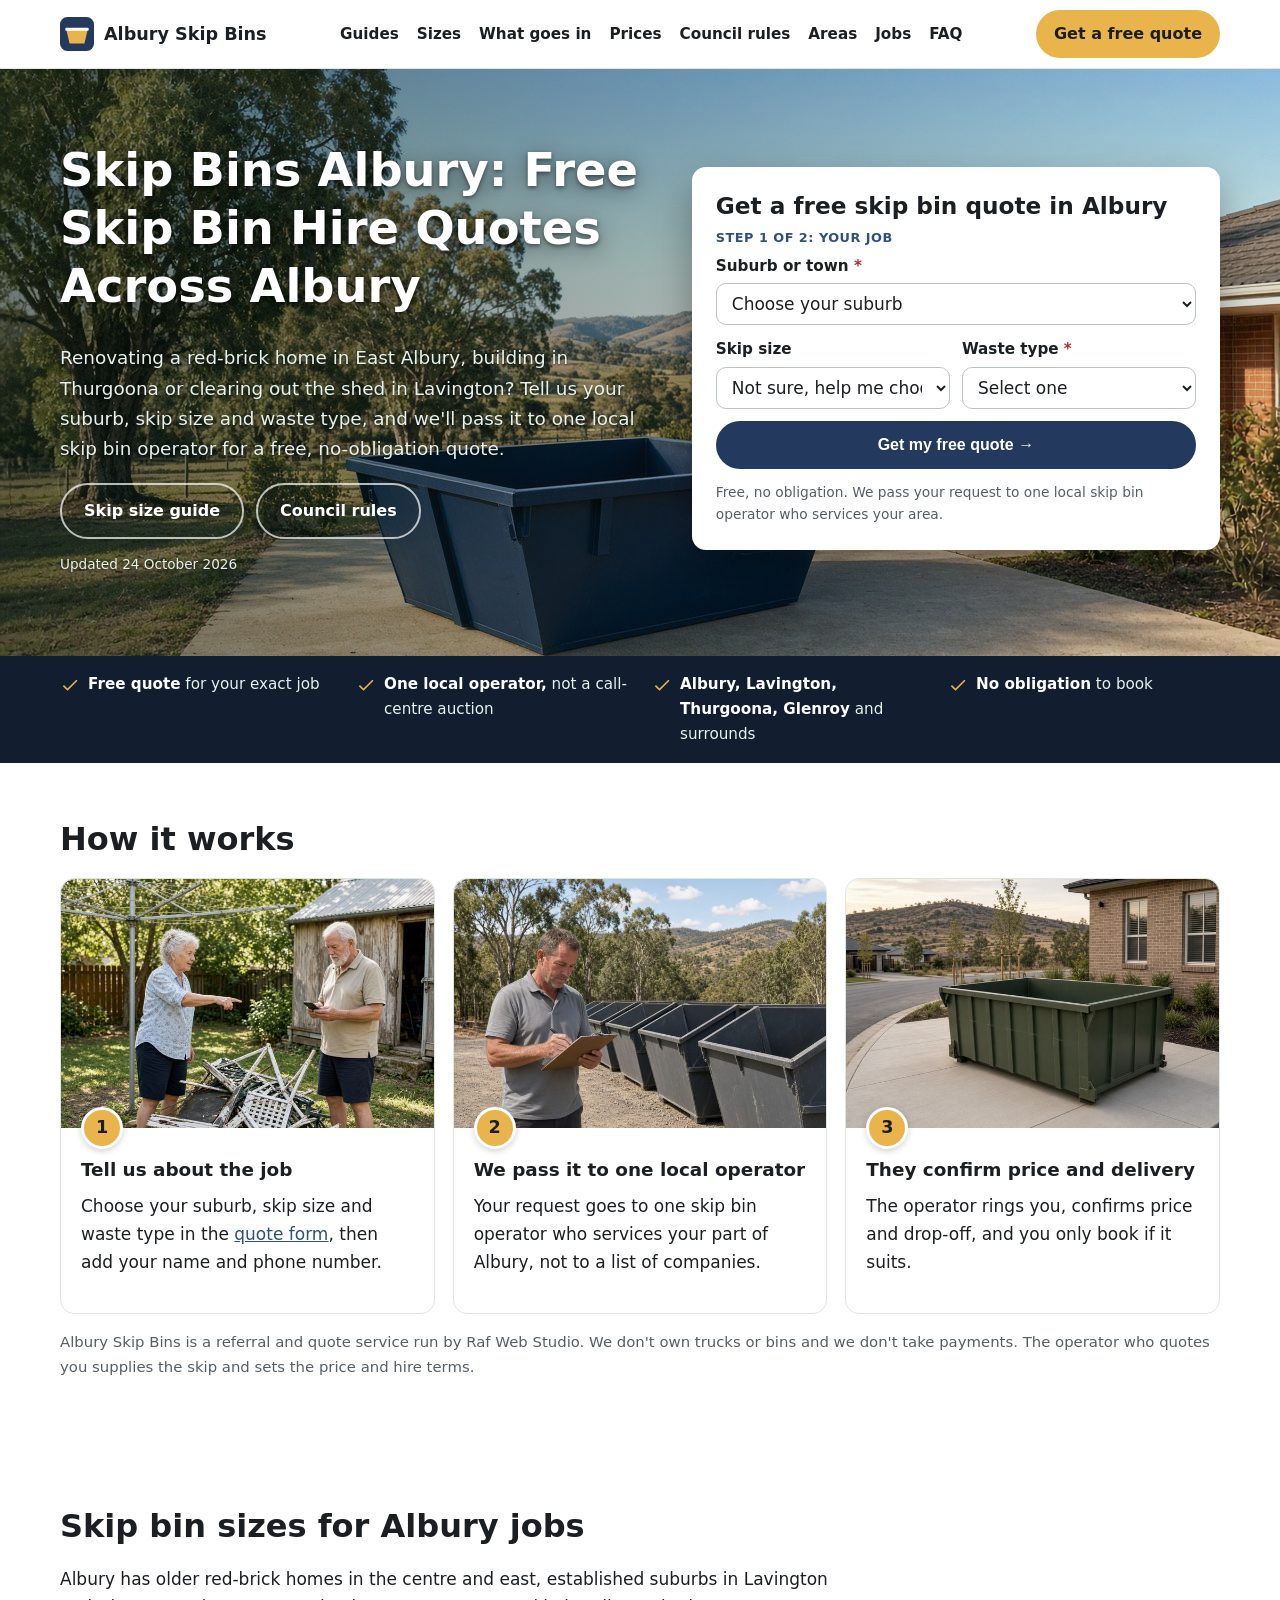
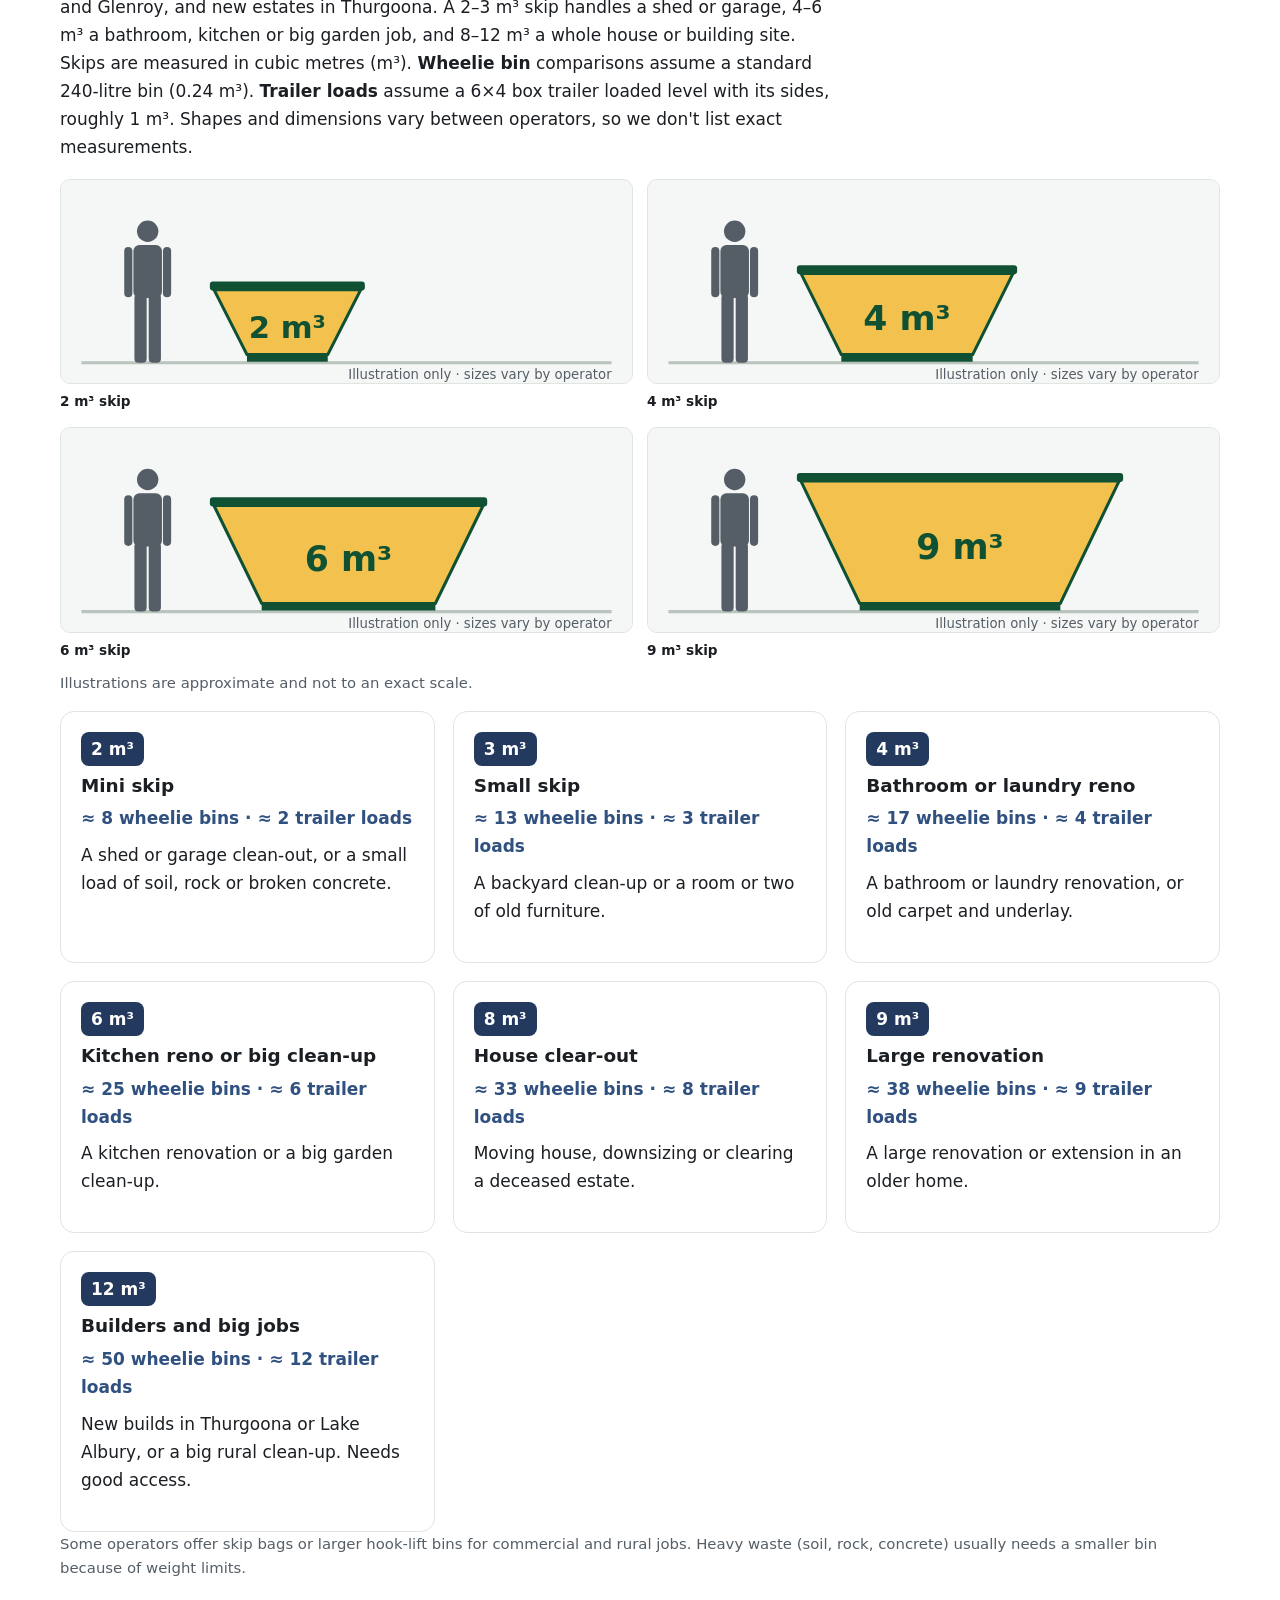
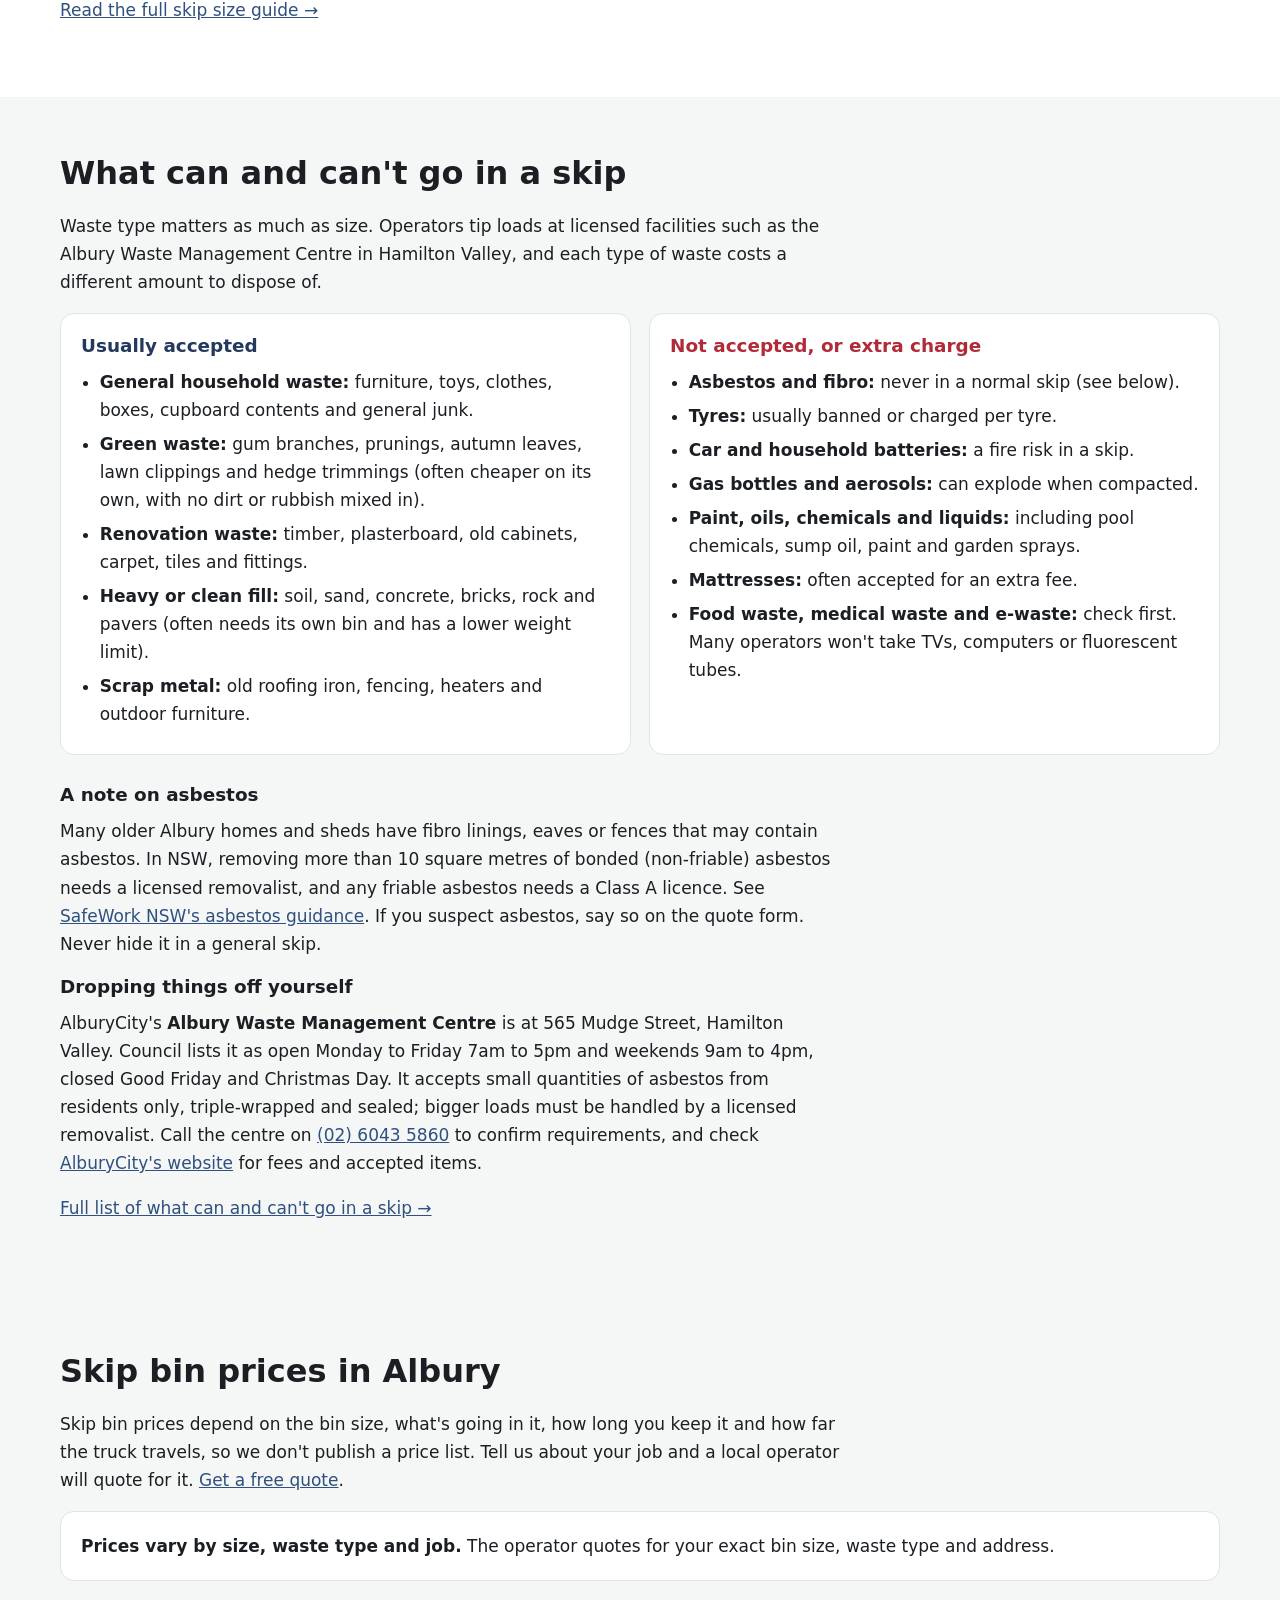
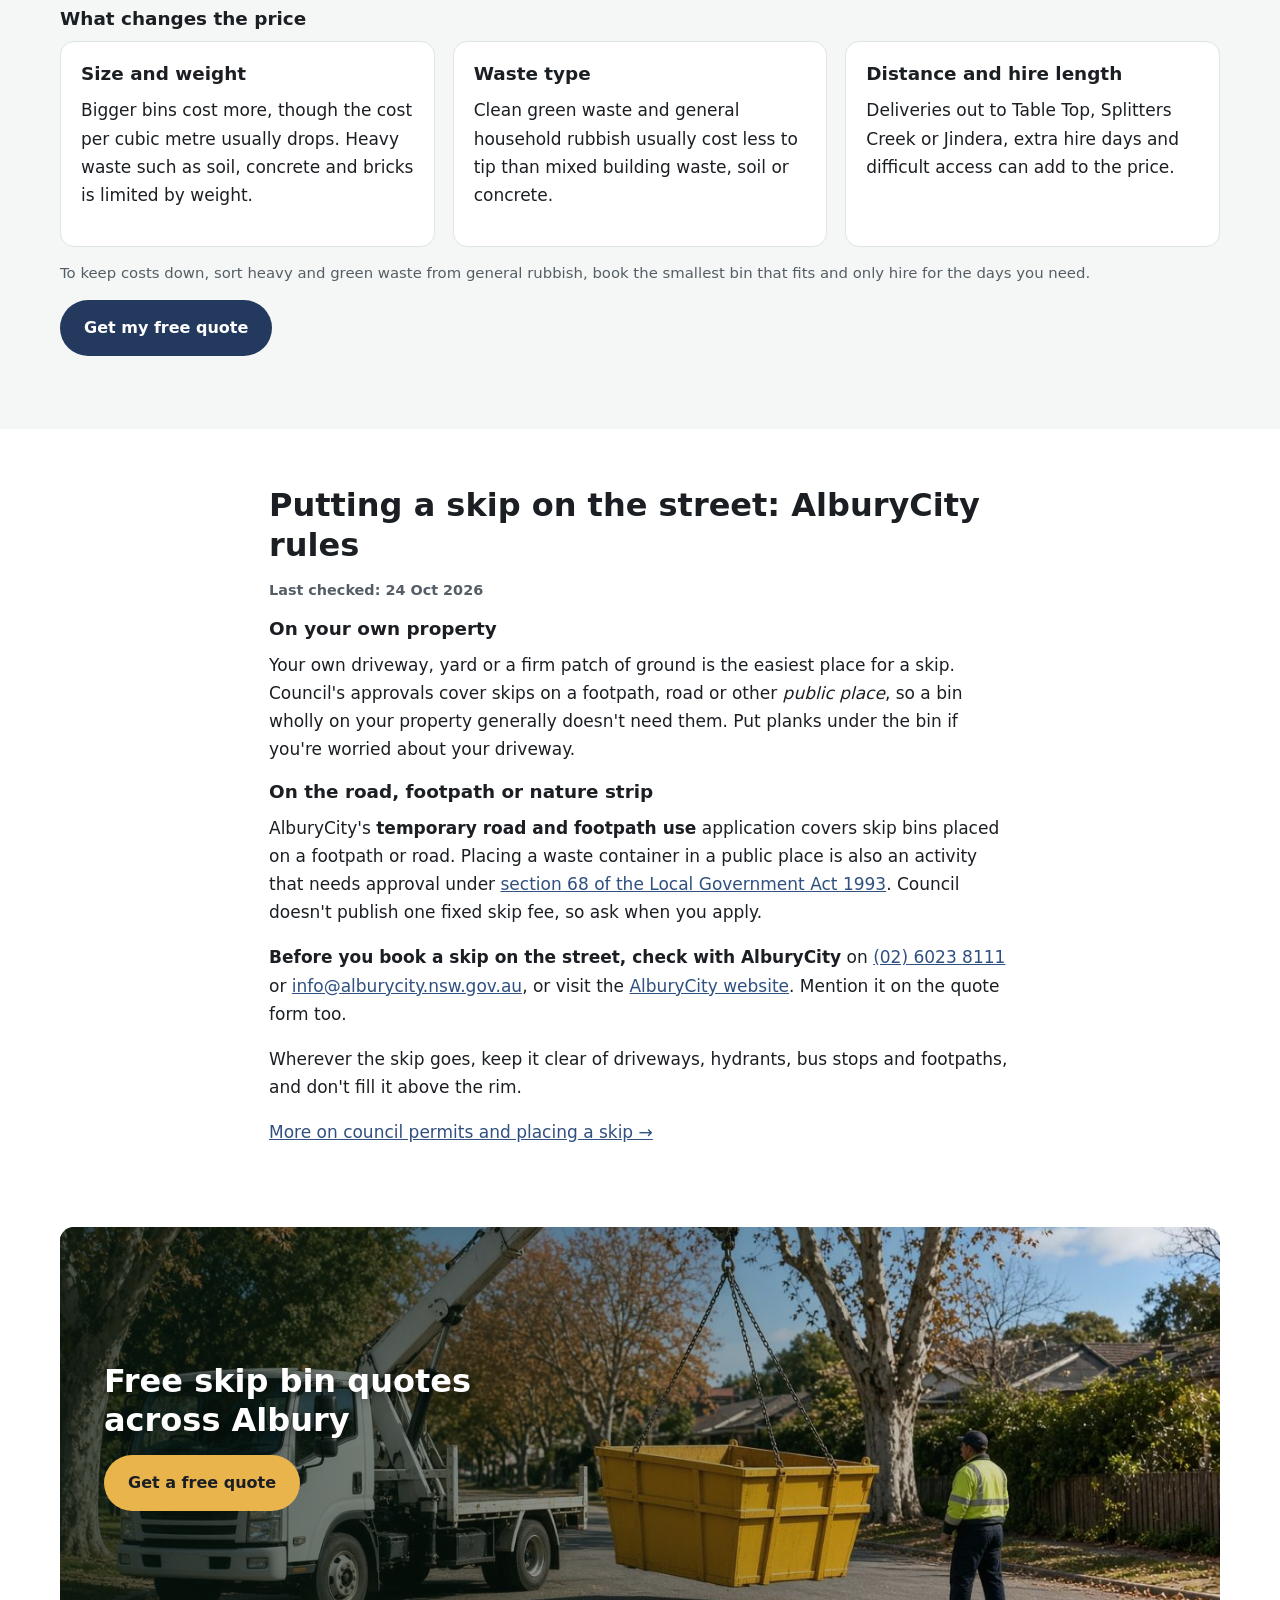
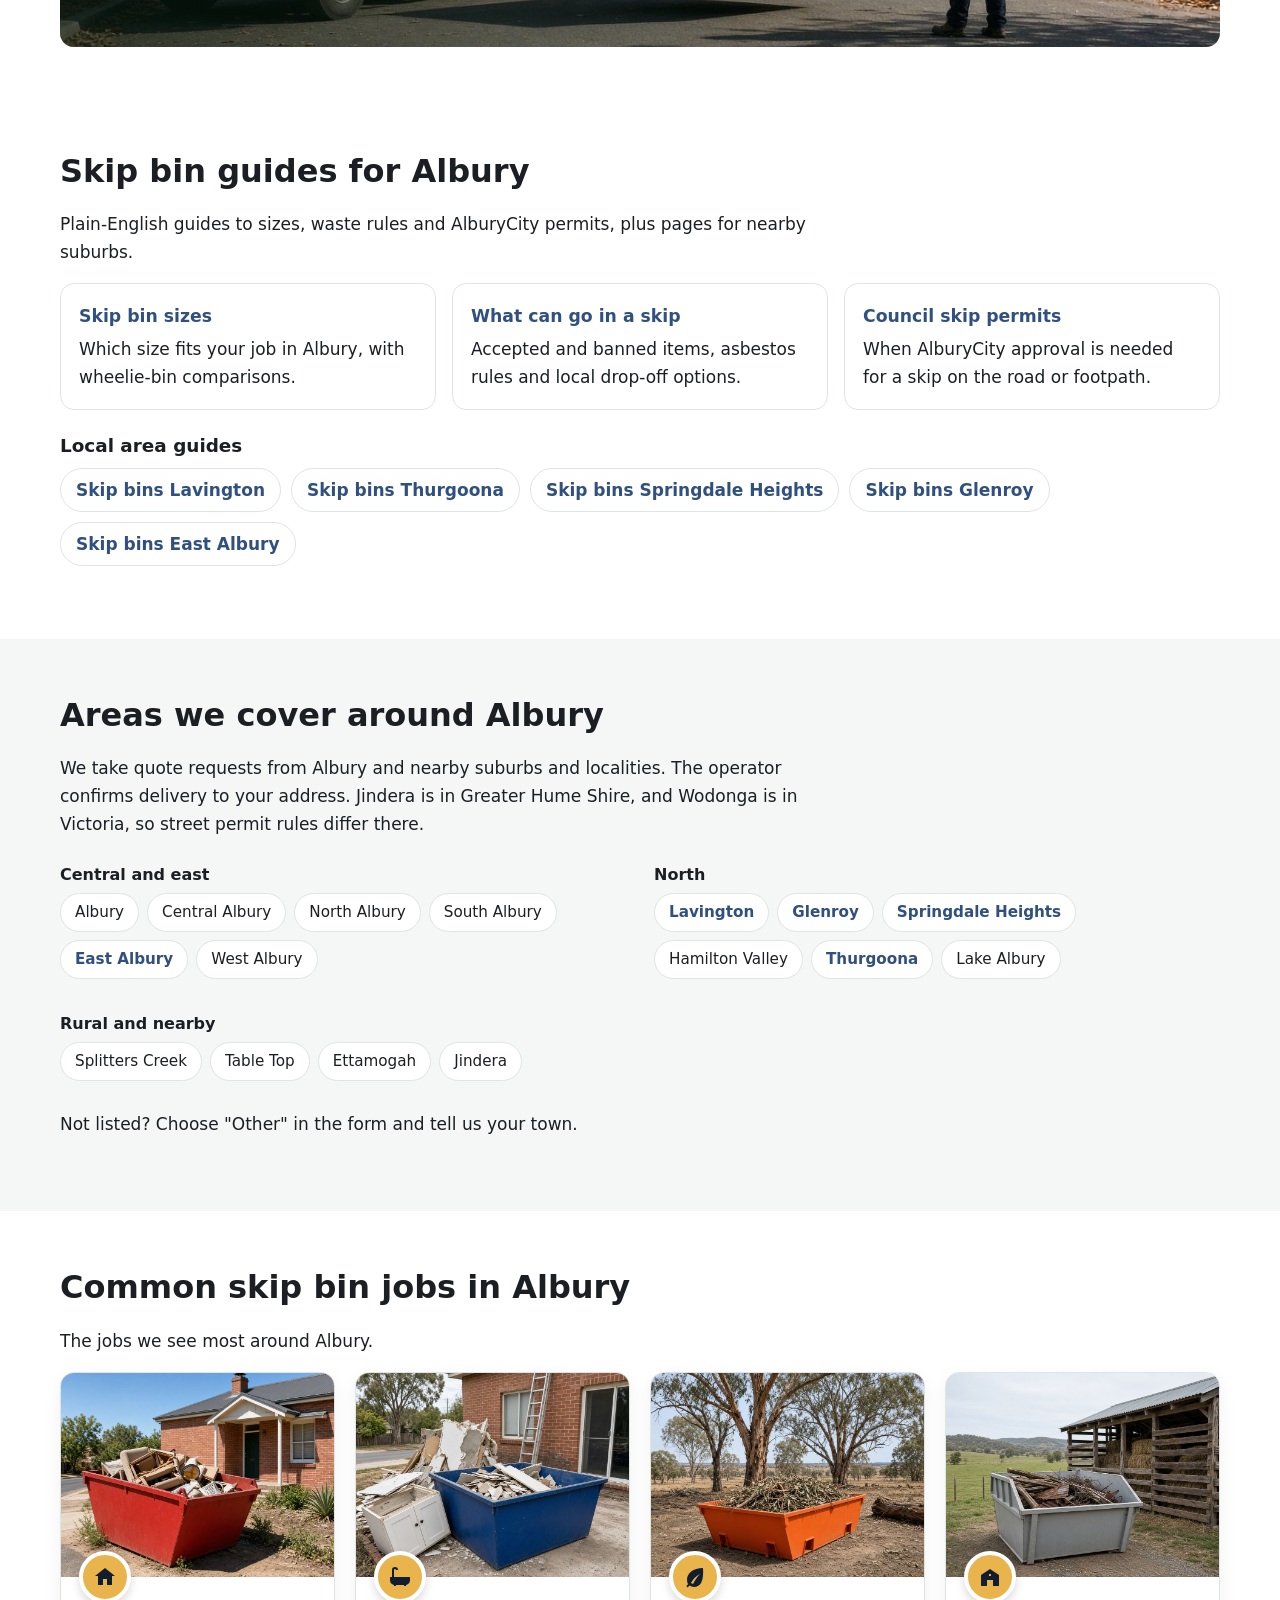
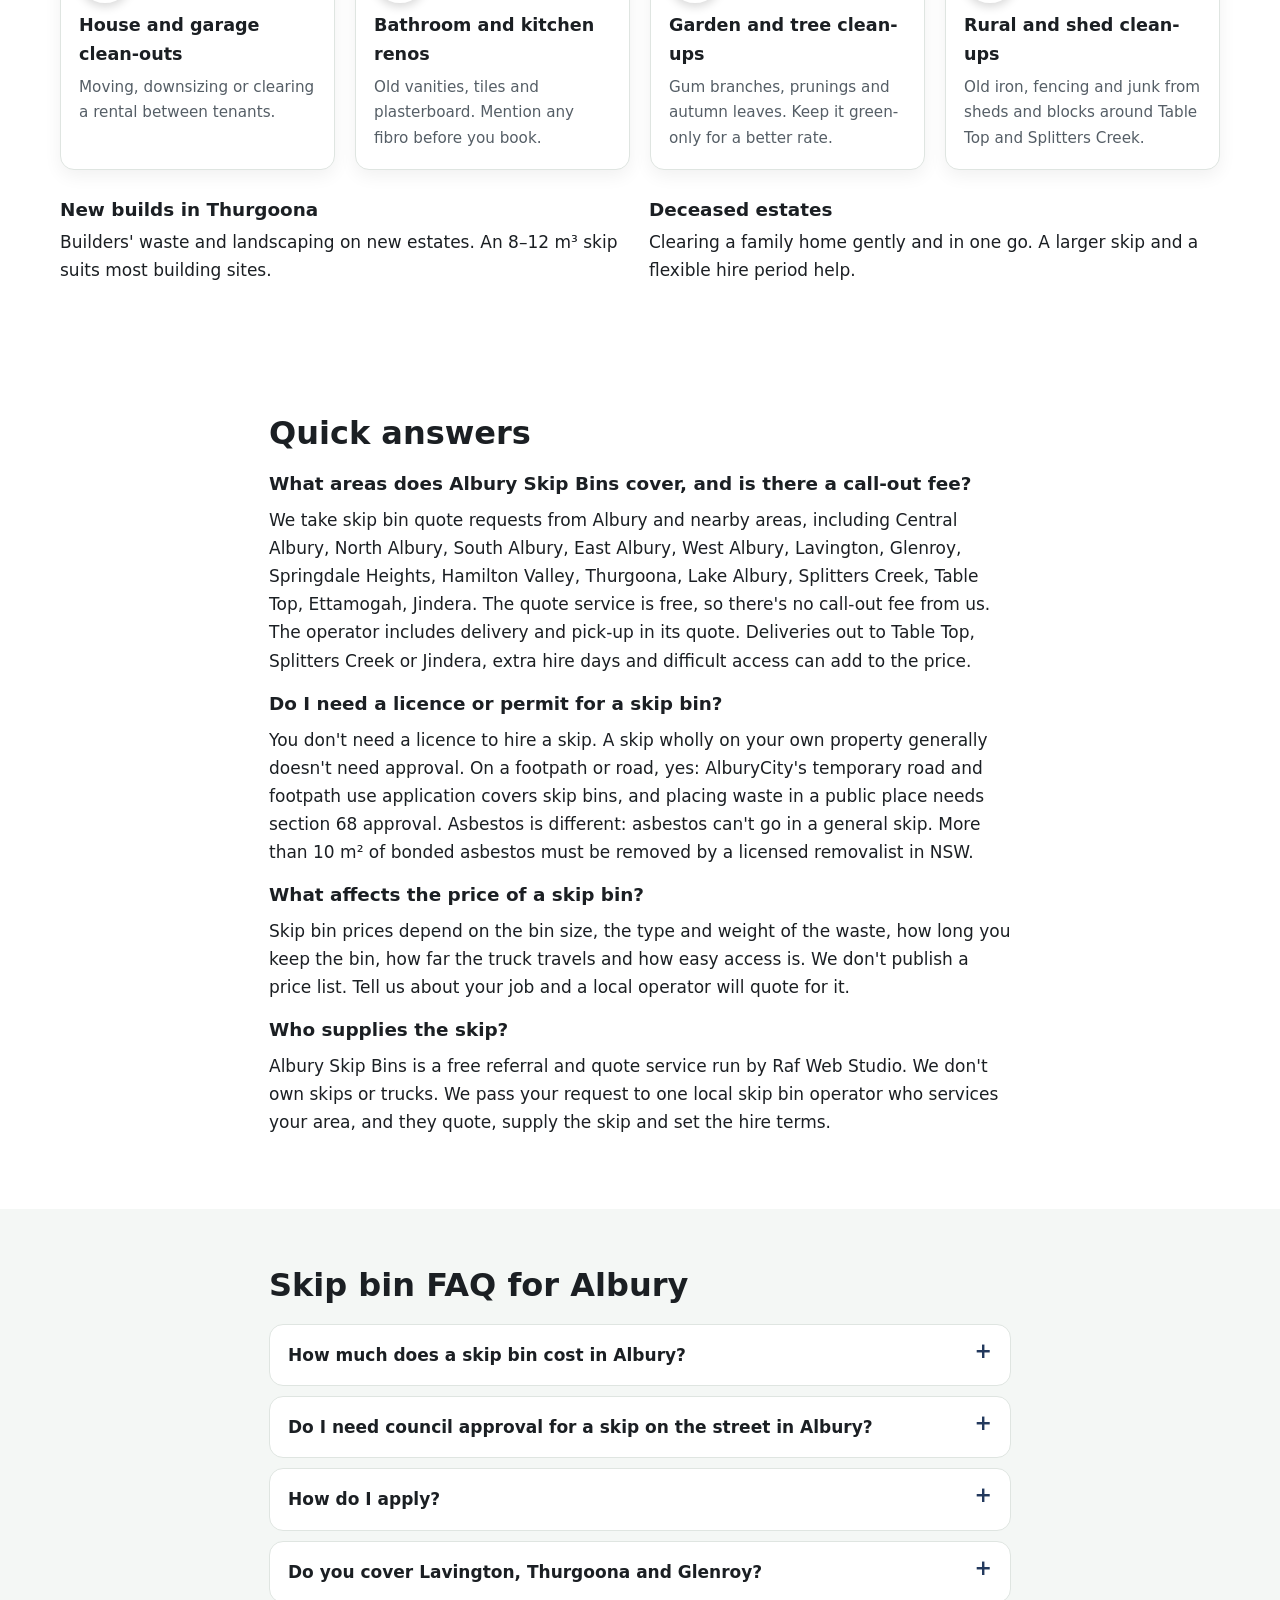
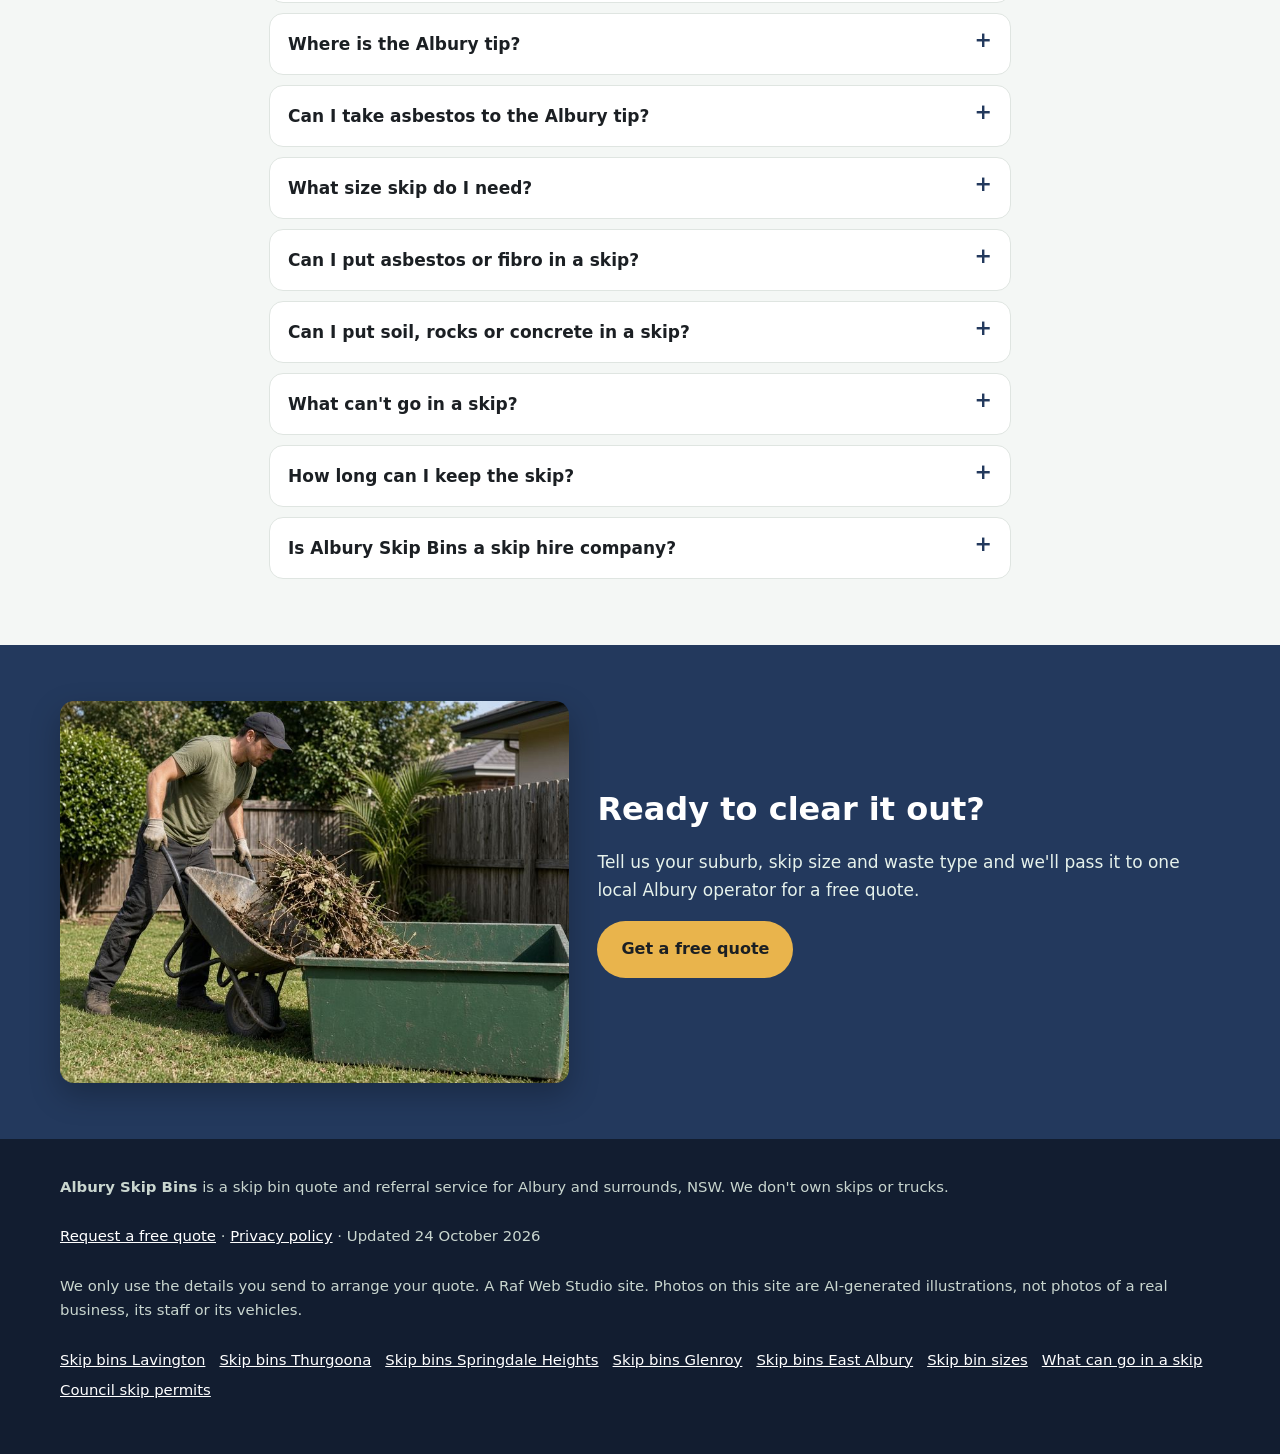
==== commit ca2243cf: "Add GA4 gtag + generate_lead, Search Console tag, LocalBusiness schema, quick answers, llms.txt" ====
--- a/index.html
+++ b/index.html
@@ -2,7 +2,7 @@
 <html lang="en-AU">
 <head>
 <meta charset="utf-8">
-<!-- Search Console verification meta tag goes here once the property is created -->
+<meta name="google-site-verification" content="MAMEho5ysdwikYoCjHcioCZOJJVgyDB-NQQHpvP6uvM" />
 <meta name="viewport" content="width=device-width, initial-scale=1">
 <title>Skip Bins Albury | Free Skip Bin Hire Quotes in Albury NSW</title>
 <meta name="description" content="Skip bins in Albury, Lavington, Thurgoona, Springdale Heights, Glenroy and East Albury. Tell us your suburb, size and waste type and get a free quote from one local skip bin operator.">
@@ -21,11 +21,106 @@
 <script>document.documentElement.classList.add('js')</script>
 <link rel="stylesheet" href="styles.css">
 
-<!-- GA4: Google tag (gtag.js) goes here once the GA4 property for alburyskipbins.com is created.
-<script async src="https://www.googletagmanager.com/gtag/js?id=G-XXXXXXXXXX"></script>
-<script>window.dataLayer=window.dataLayer||[];function gtag(){dataLayer.push(arguments);}gtag('js',new Date());gtag('config','G-XXXXXXXXXX');</script>
--->
-
+<!-- Google tag (gtag.js) -->
+<script async src="https://www.googletagmanager.com/gtag/js?id=G-NLGCCS0E47"></script>
+<script>
+  window.dataLayer = window.dataLayer || [];
+  function gtag(){dataLayer.push(arguments);}
+  gtag('js', new Date());
+  gtag('config', 'G-NLGCCS0E47');
+</script>
+
+<script type="application/ld+json">
+{
+ "@context": "https://schema.org",
+ "@type": "LocalBusiness",
+ "@id": "https://alburyskipbins.com/#business",
+ "name": "Albury Skip Bins",
+ "url": "https://alburyskipbins.com/",
+ "description": "Skip bins in Albury, Lavington, Thurgoona, Springdale Heights, Glenroy and East Albury. Tell us your suburb, size and waste type and get a free quote from one local skip bin operator. A free referral and quote service run by Raf Web Studio. It doesn't own skips or trucks; one local operator quotes and supplies the skip.",
+ "image": "https://alburyskipbins.com/img/hero.jpg",
+ "areaServed": [
+  {
+   "@type": "AdministrativeArea",
+   "name": "AlburyCity, NSW"
+  },
+  {
+   "@type": "Place",
+   "name": "Albury, NSW"
+  },
+  {
+   "@type": "Place",
+   "name": "North Albury, NSW"
+  },
+  {
+   "@type": "Place",
+   "name": "South Albury, NSW"
+  },
+  {
+   "@type": "Place",
+   "name": "East Albury, NSW"
+  },
+  {
+   "@type": "Place",
+   "name": "West Albury, NSW"
+  },
+  {
+   "@type": "Place",
+   "name": "Central Albury, NSW"
+  },
+  {
+   "@type": "Place",
+   "name": "Lavington, NSW"
+  },
+  {
+   "@type": "Place",
+   "name": "Glenroy, NSW"
+  },
+  {
+   "@type": "Place",
+   "name": "Springdale Heights, NSW"
+  },
+  {
+   "@type": "Place",
+   "name": "Hamilton Valley, NSW"
+  },
+  {
+   "@type": "Place",
+   "name": "Thurgoona, NSW"
+  },
+  {
+   "@type": "Place",
+   "name": "Lake Albury, NSW"
+  },
+  {
+   "@type": "Place",
+   "name": "Splitters Creek, NSW"
+  },
+  {
+   "@type": "Place",
+   "name": "Table Top, NSW"
+  },
+  {
+   "@type": "Place",
+   "name": "Ettamogah, NSW"
+  },
+  {
+   "@type": "Place",
+   "name": "Jindera, NSW"
+  }
+ ],
+ "knowsAbout": [
+  "Skip bin hire",
+  "Skip bin sizes",
+  "Council skip bin permits",
+  "Waste disposal"
+ ],
+ "parentOrganization": {
+  "@type": "Organization",
+  "name": "Raf Web Studio"
+ }
+}
+</script>
 <script type="application/ld+json">
 {
  "@context": "https://schema.org",
@@ -46,9 +141,7 @@
  "description": "Free skip bin hire quotes in Albury and surrounding suburbs. We pass your request to one local skip bin operator.",
  "url": "https://alburyskipbins.com/",
  "provider": {
-  "@type": "Organization",
-  "name": "Albury Skip Bins",
-  "url": "https://alburyskipbins.com/"
+  "@id": "https://alburyskipbins.com/#business"
  },
  "areaServed": [
   {
@@ -221,6 +314,38 @@
    "acceptedAnswer": {
     "@type": "Answer",
     "text": "No. It's a free referral and quote service run by Raf Web Studio. One local operator quotes you and supplies the skip."
+   }
+  },
+  {
+   "@type": "Question",
+   "name": "What areas does Albury Skip Bins cover, and is there a call-out fee?",
+   "acceptedAnswer": {
+    "@type": "Answer",
+    "text": "We take skip bin quote requests from Albury and nearby areas, including Central Albury, North Albury, South Albury, East Albury, West Albury, Lavington, Glenroy, Springdale Heights, Hamilton Valley, Thurgoona, Lake Albury, Splitters Creek, Table Top, Ettamogah, Jindera. The quote service is free, so there's no call-out fee from us. The operator includes delivery and pick-up in its quote. Deliveries out to Table Top, Splitters Creek or Jindera, extra hire days and difficult access can add to the price."
+   }
+  },
+  {
+   "@type": "Question",
+   "name": "Do I need a licence or permit for a skip bin?",
+   "acceptedAnswer": {
+    "@type": "Answer",
+    "text": "You don't need a licence to hire a skip. A skip wholly on your own property generally doesn't need approval. On a footpath or road, yes: AlburyCity's temporary road and footpath use application covers skip bins, and placing waste in a public place needs section 68 approval. Asbestos is different: asbestos can't go in a general skip. More than 10 m² of bonded asbestos must be removed by a licensed removalist in NSW."
+   }
+  },
+  {
+   "@type": "Question",
+   "name": "What affects the price of a skip bin?",
+   "acceptedAnswer": {
+    "@type": "Answer",
+    "text": "Skip bin prices depend on the bin size, the type and weight of the waste, how long you keep the bin, how far the truck travels and how easy access is. We don't publish a price list. Tell us about your job and a local operator will quote for it."
+   }
+  },
+  {
+   "@type": "Question",
+   "name": "Who supplies the skip?",
+   "acceptedAnswer": {
+    "@type": "Answer",
+    "text": "Albury Skip Bins is a free referral and quote service run by Raf Web Studio. We don't own skips or trucks. We pass your request to one local skip bin operator who services your area, and they quote, supply the skip and set the hire terms."
    }
   }
  ]
@@ -434,6 +559,21 @@
     <div class="grid grid-2 more-jobs"><div><h3>New builds in Thurgoona</h3><p>Builders' waste and landscaping on new estates. An 8–12 m³ skip suits most building sites.</p></div><div><h3>Deceased estates</h3><p>Clearing a family home gently and in one go. A larger skip and a flexible hire period help.</p></div></div>
   </div>
 </section>
+<!-- ai-answers-v1 -->
+<section id="answers" aria-labelledby="answers-h">
+  <div class="wrap intro">
+    <h2 id="answers-h">Quick answers</h2>
+    <h3>What areas does Albury Skip Bins cover, and is there a call-out fee?</h3>
+    <p>We take skip bin quote requests from Albury and nearby areas, including Central Albury, North Albury, South Albury, East Albury, West Albury, Lavington, Glenroy, Springdale Heights, Hamilton Valley, Thurgoona, Lake Albury, Splitters Creek, Table Top, Ettamogah, Jindera. The quote service is free, so there&#x27;s no call-out fee from us. The operator includes delivery and pick-up in its quote. Deliveries out to Table Top, Splitters Creek or Jindera, extra hire days and difficult access can add to the price.</p>
+    <h3>Do I need a licence or permit for a skip bin?</h3>
+    <p>You don&#x27;t need a licence to hire a skip. A skip wholly on your own property generally doesn&#x27;t need approval. On a footpath or road, yes: AlburyCity&#x27;s temporary road and footpath use application covers skip bins, and placing waste in a public place needs section 68 approval. Asbestos is different: asbestos can&#x27;t go in a general skip. More than 10 m² of bonded asbestos must be removed by a licensed removalist in NSW.</p>
+    <h3>What affects the price of a skip bin?</h3>
+    <p>Skip bin prices depend on the bin size, the type and weight of the waste, how long you keep the bin, how far the truck travels and how easy access is. We don&#x27;t publish a price list. Tell us about your job and a local operator will quote for it.</p>
+    <h3>Who supplies the skip?</h3>
+    <p>Albury Skip Bins is a free referral and quote service run by Raf Web Studio. We don&#x27;t own skips or trucks. We pass your request to one local skip bin operator who services your area, and they quote, supply the skip and set the hire terms.</p>
+  </div>
+</section>
+
 <section class="alt" id="faq" aria-labelledby="faq-h">
   <div class="wrap intro">
     <h2 id="faq-h">Skip bin FAQ for Albury</h2>
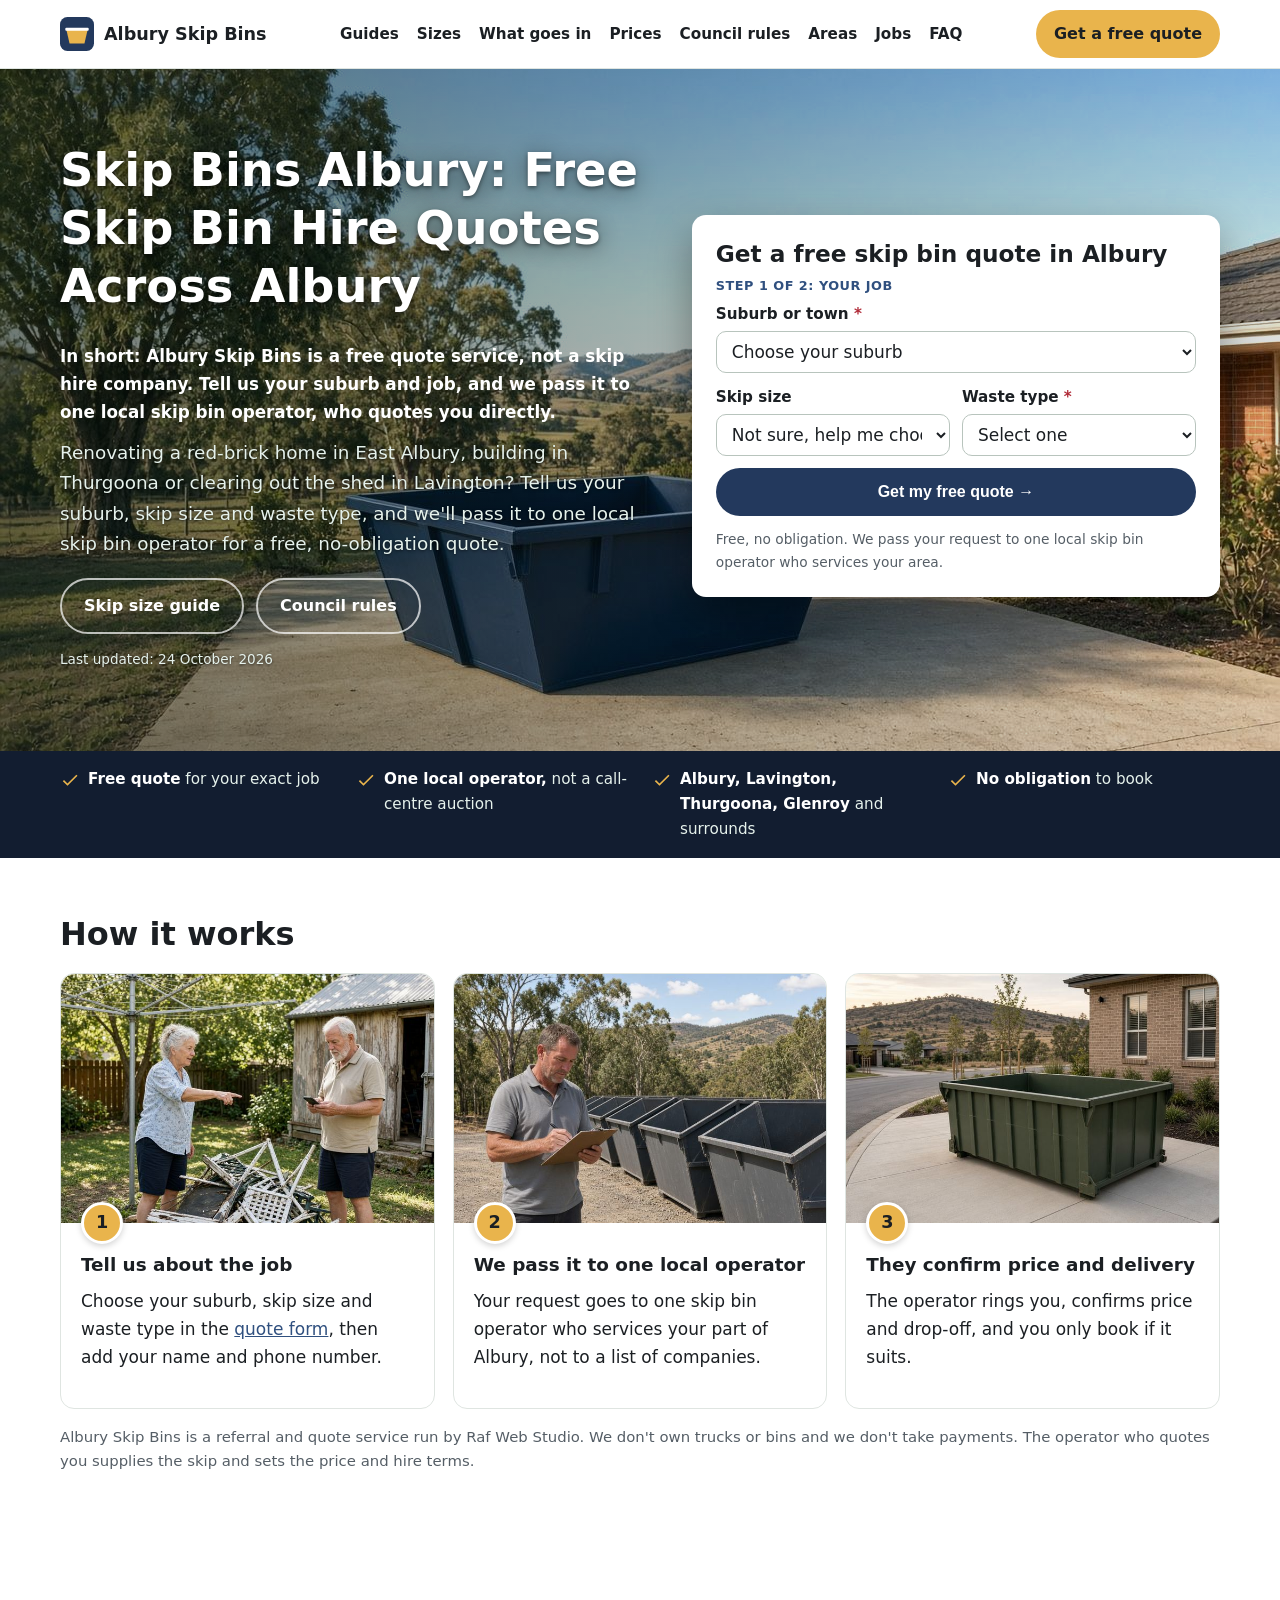
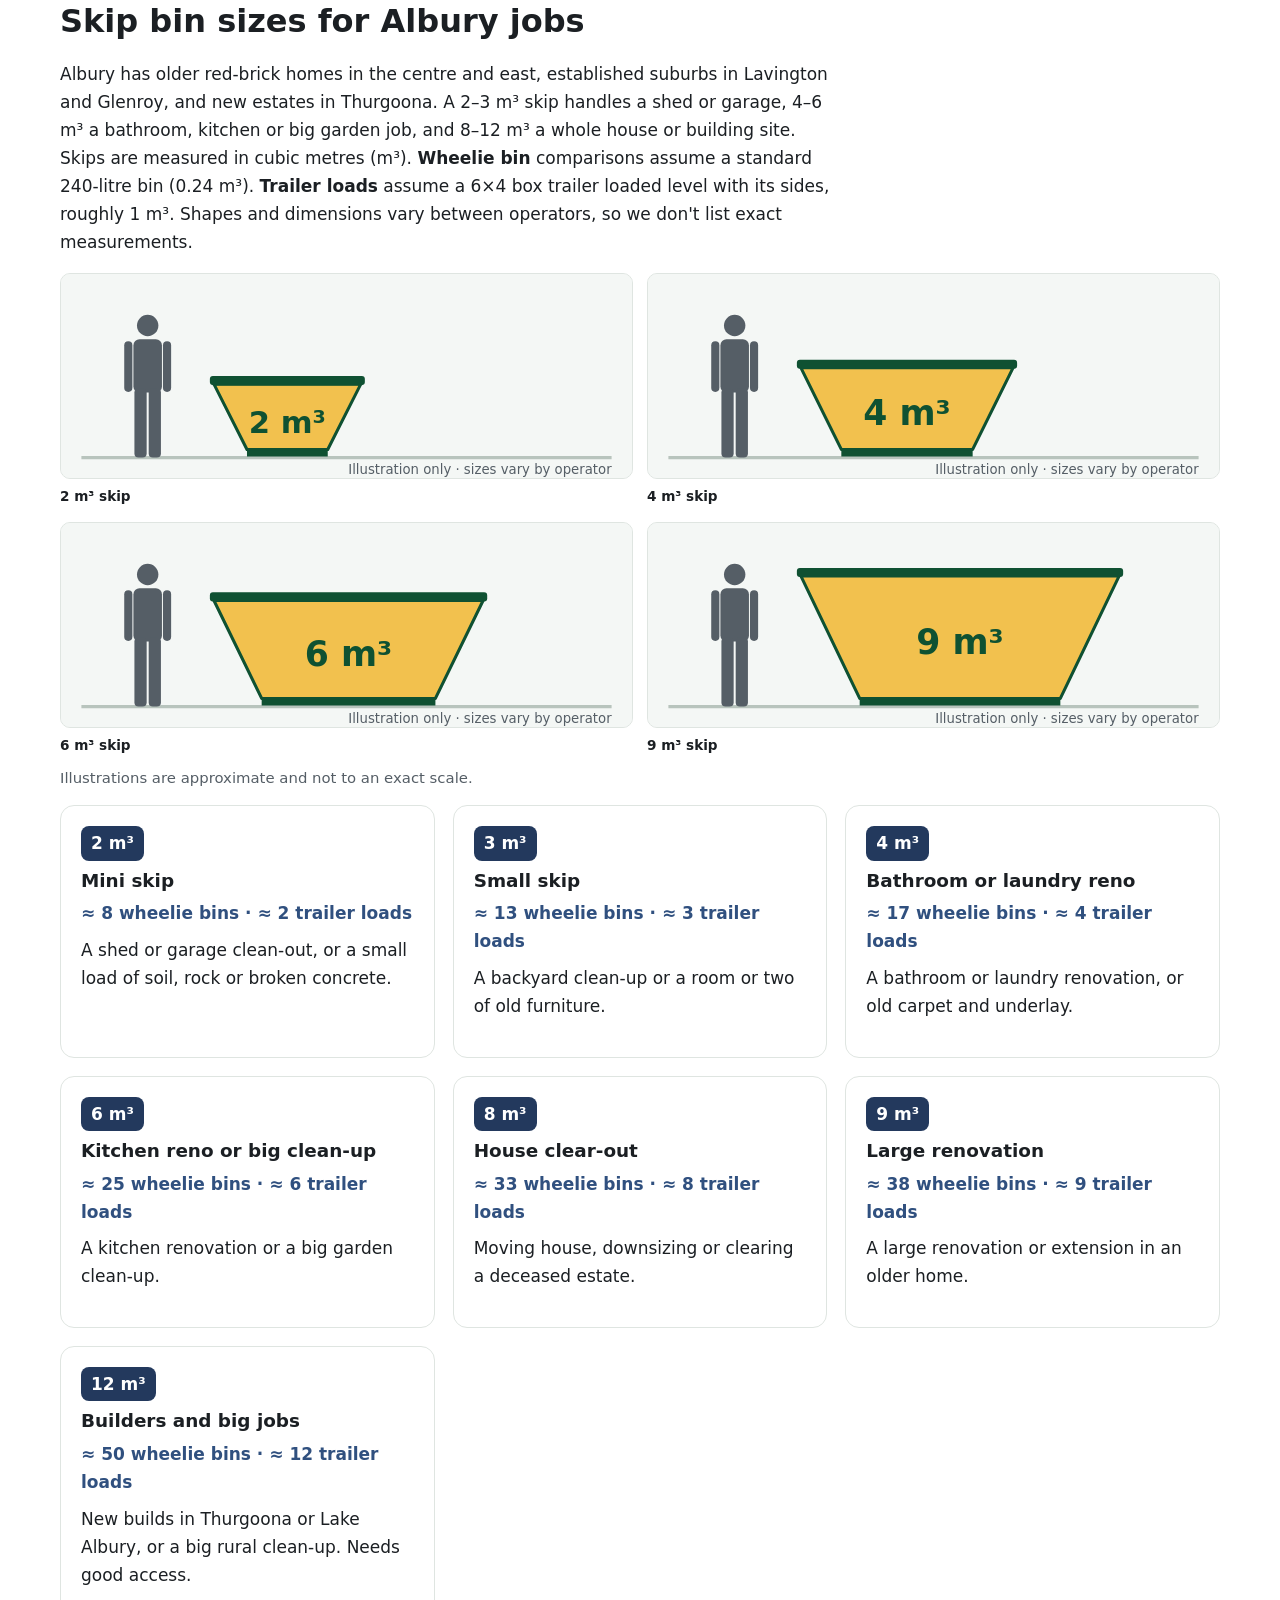
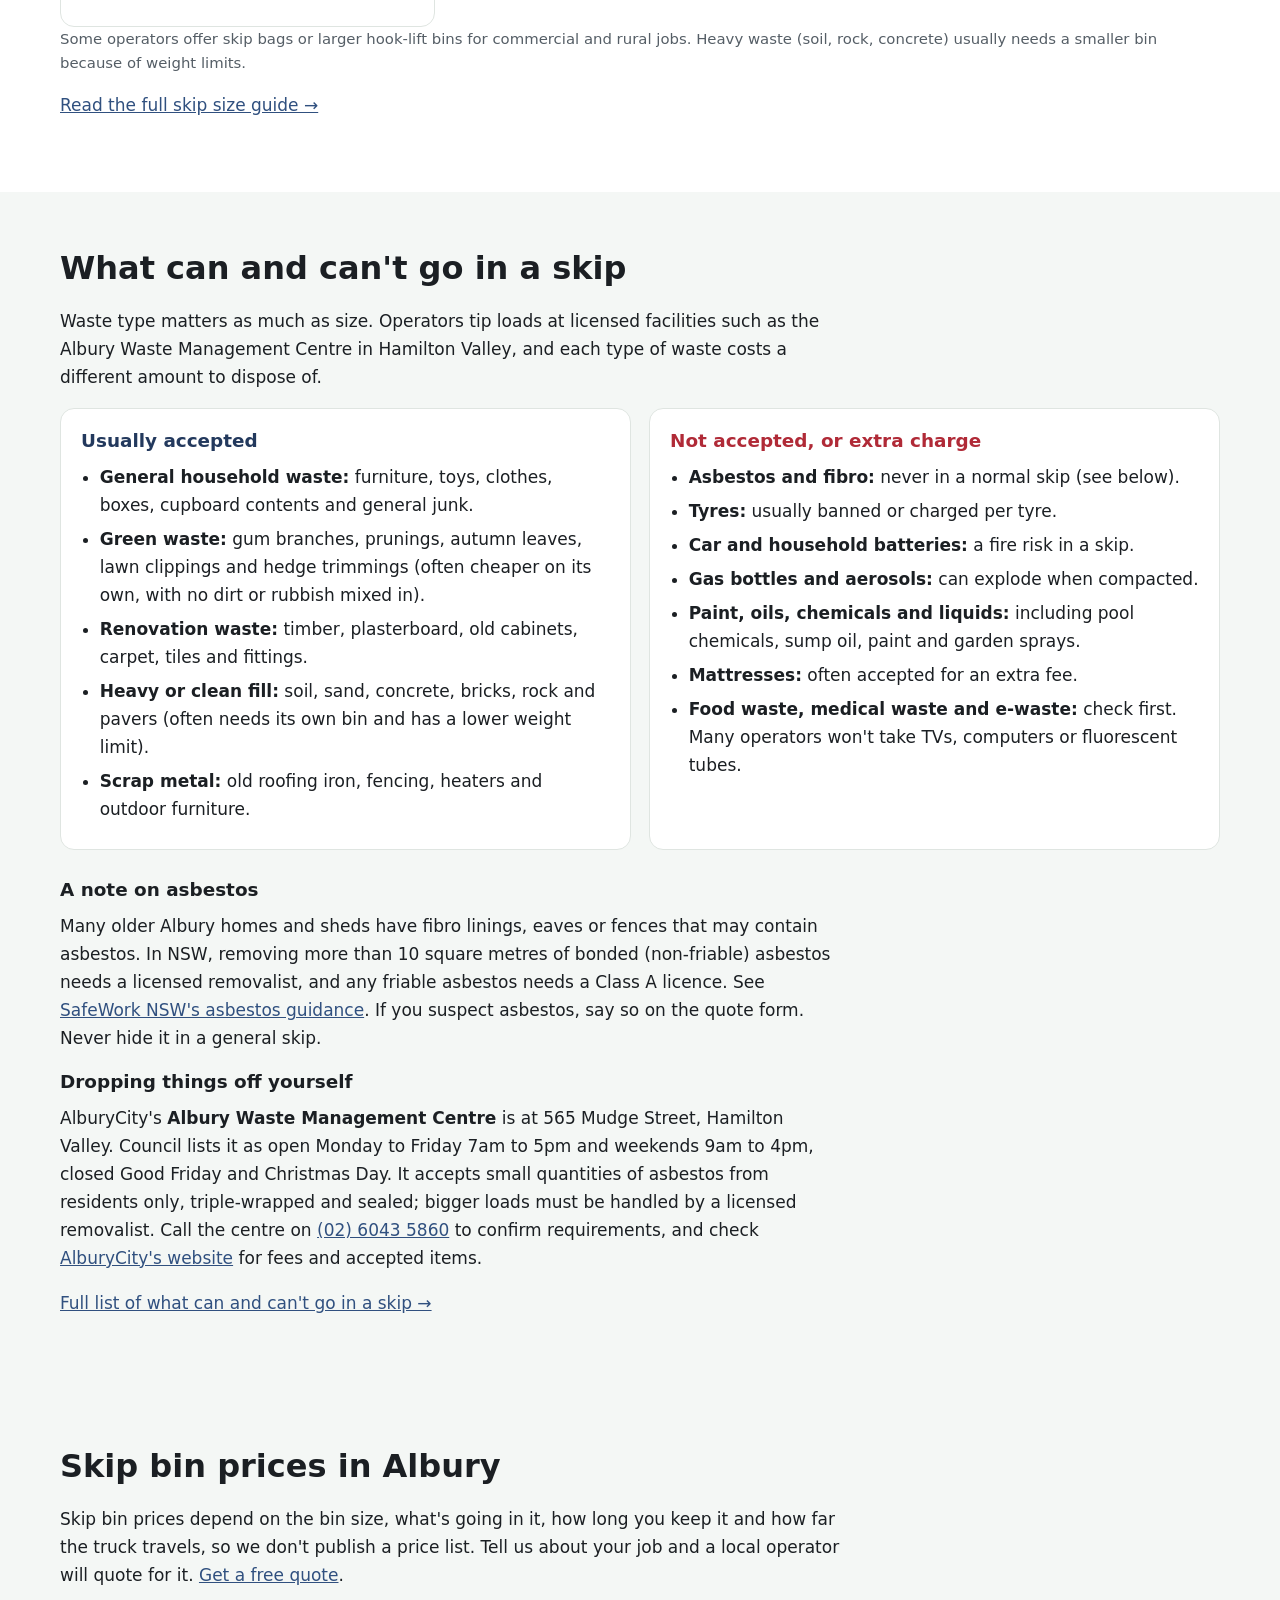
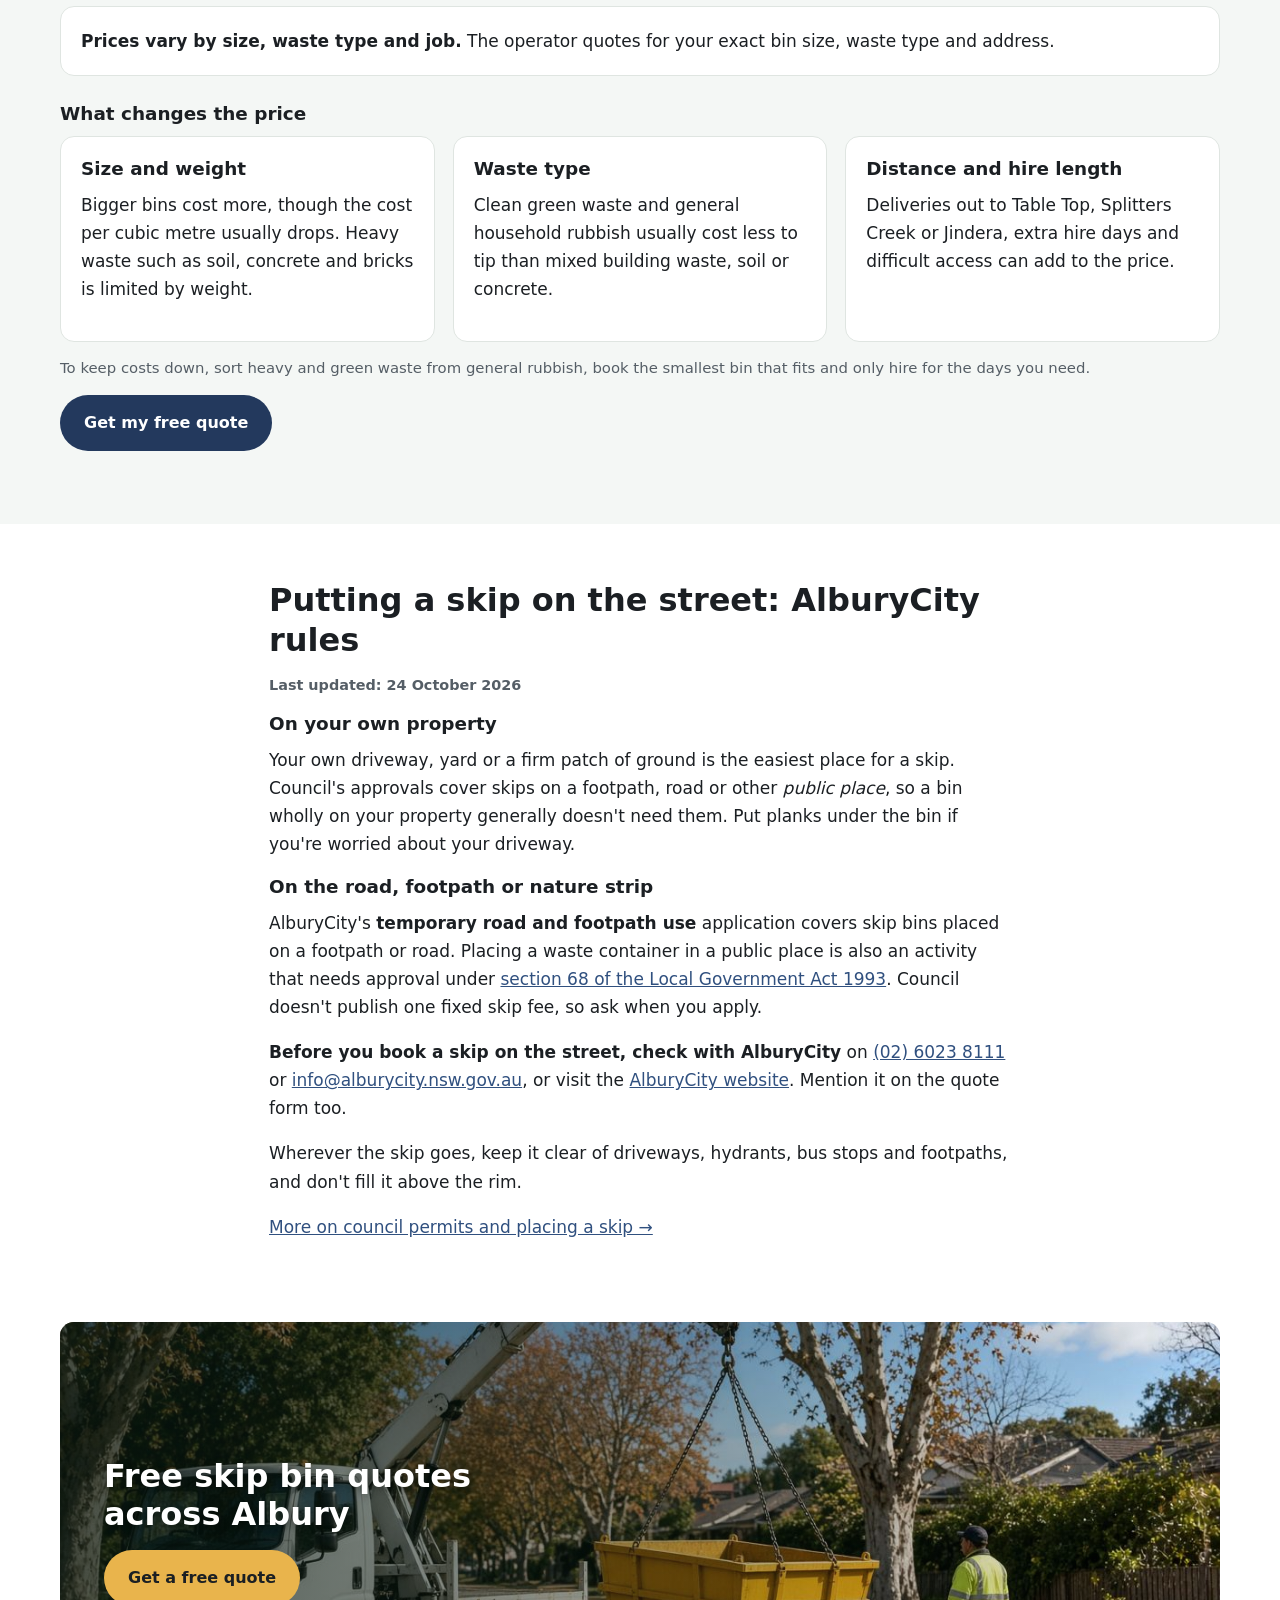
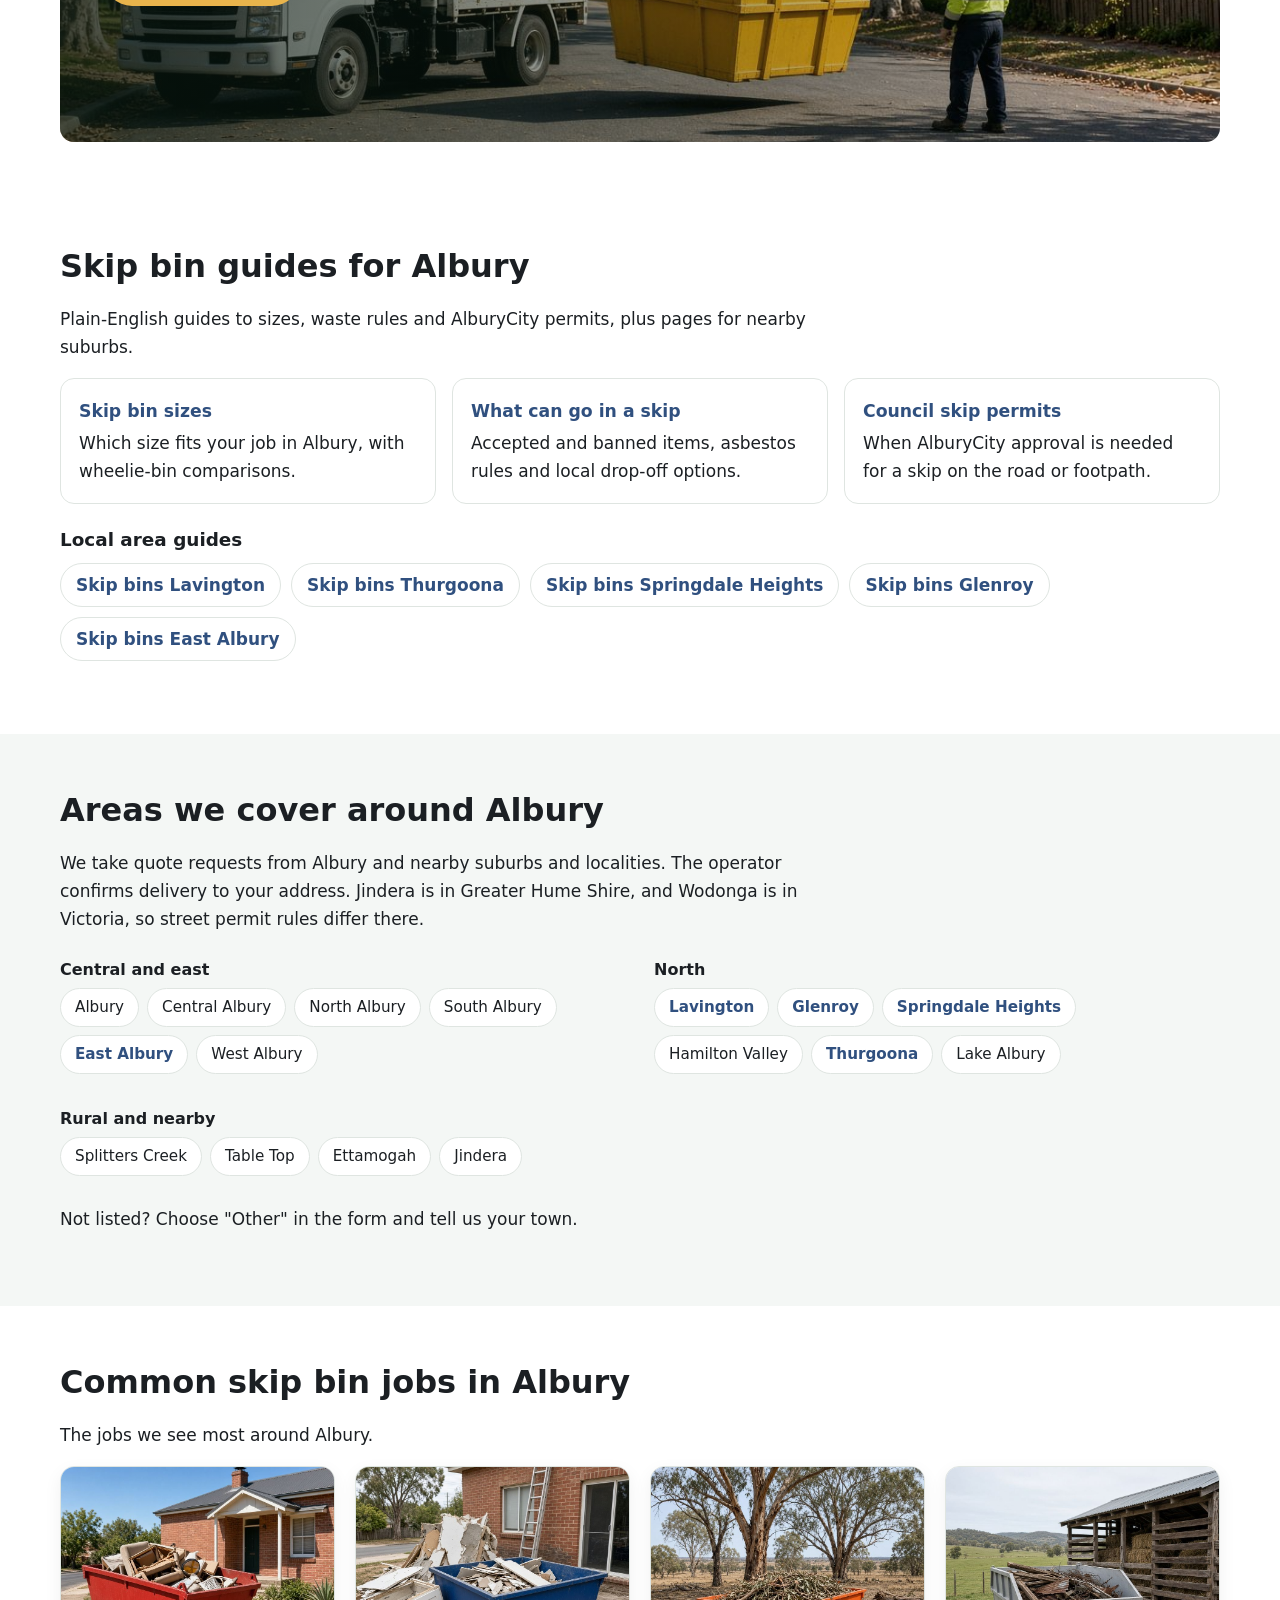
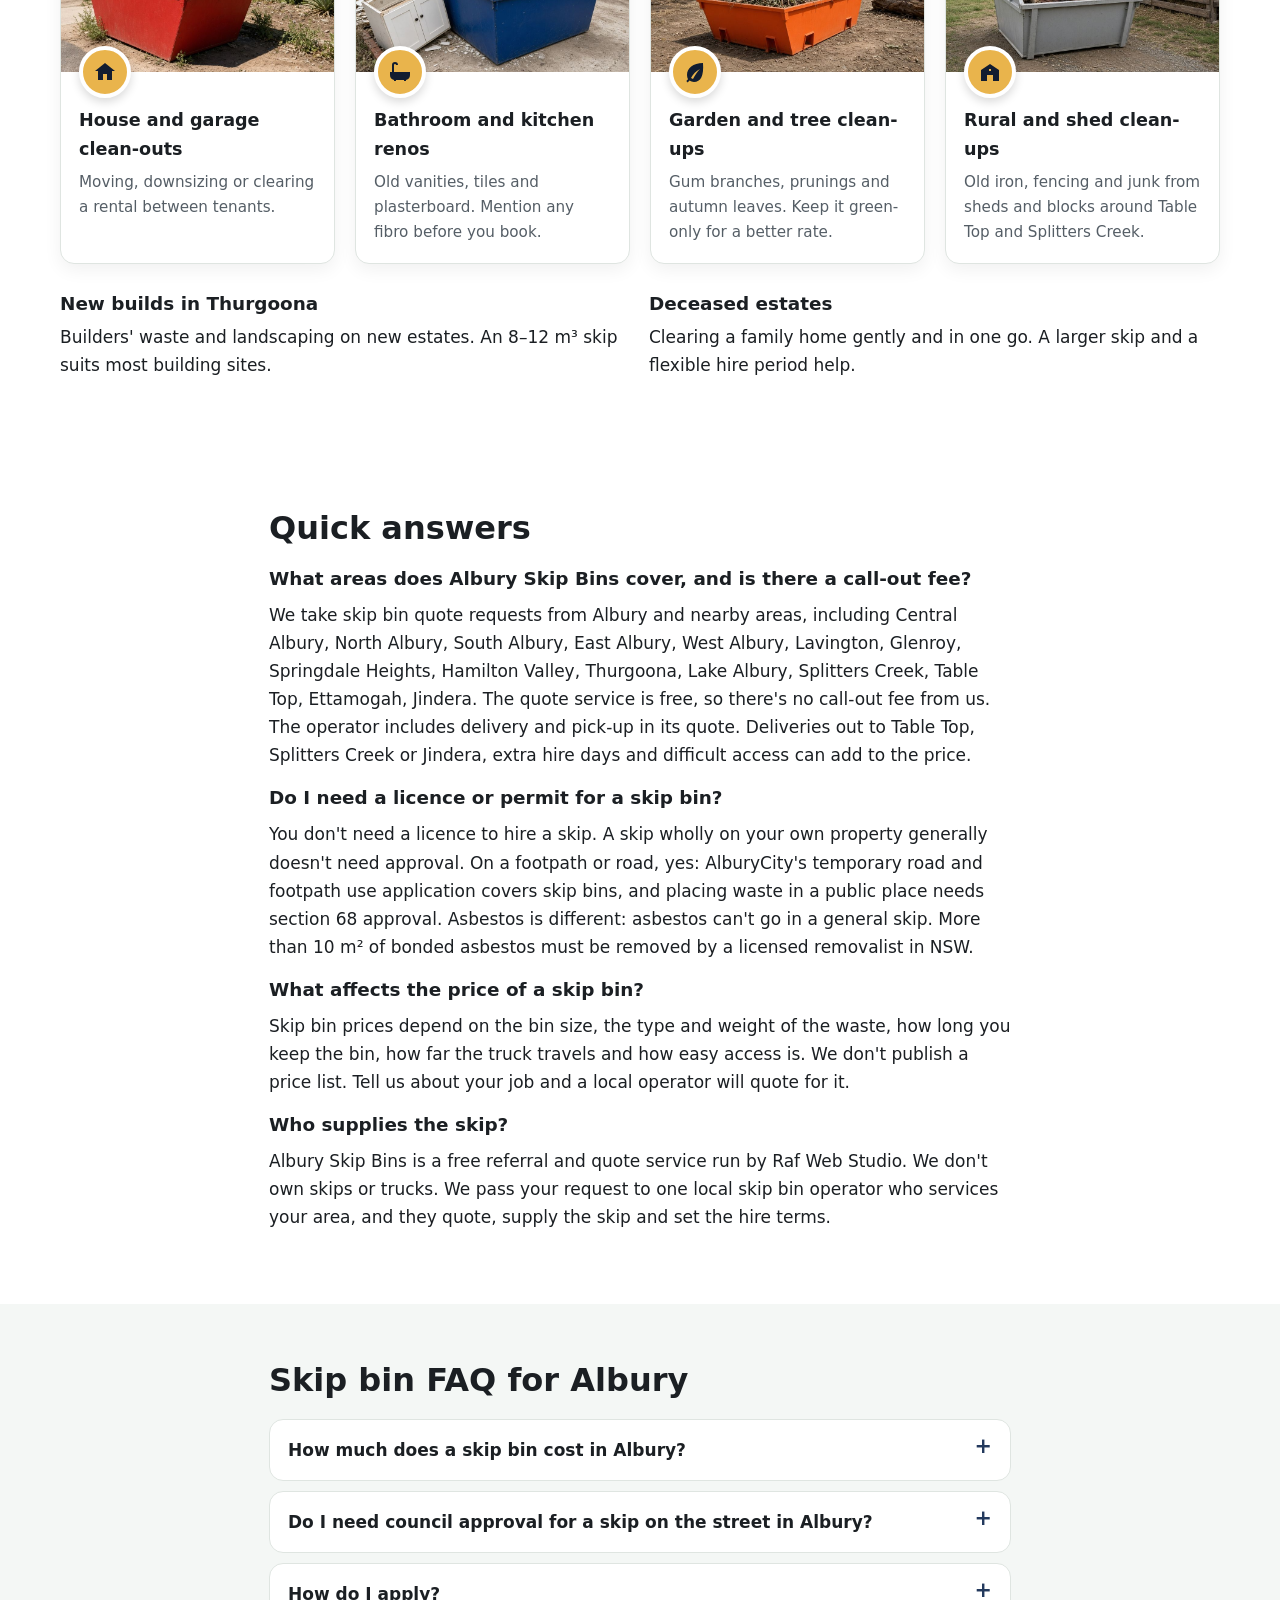
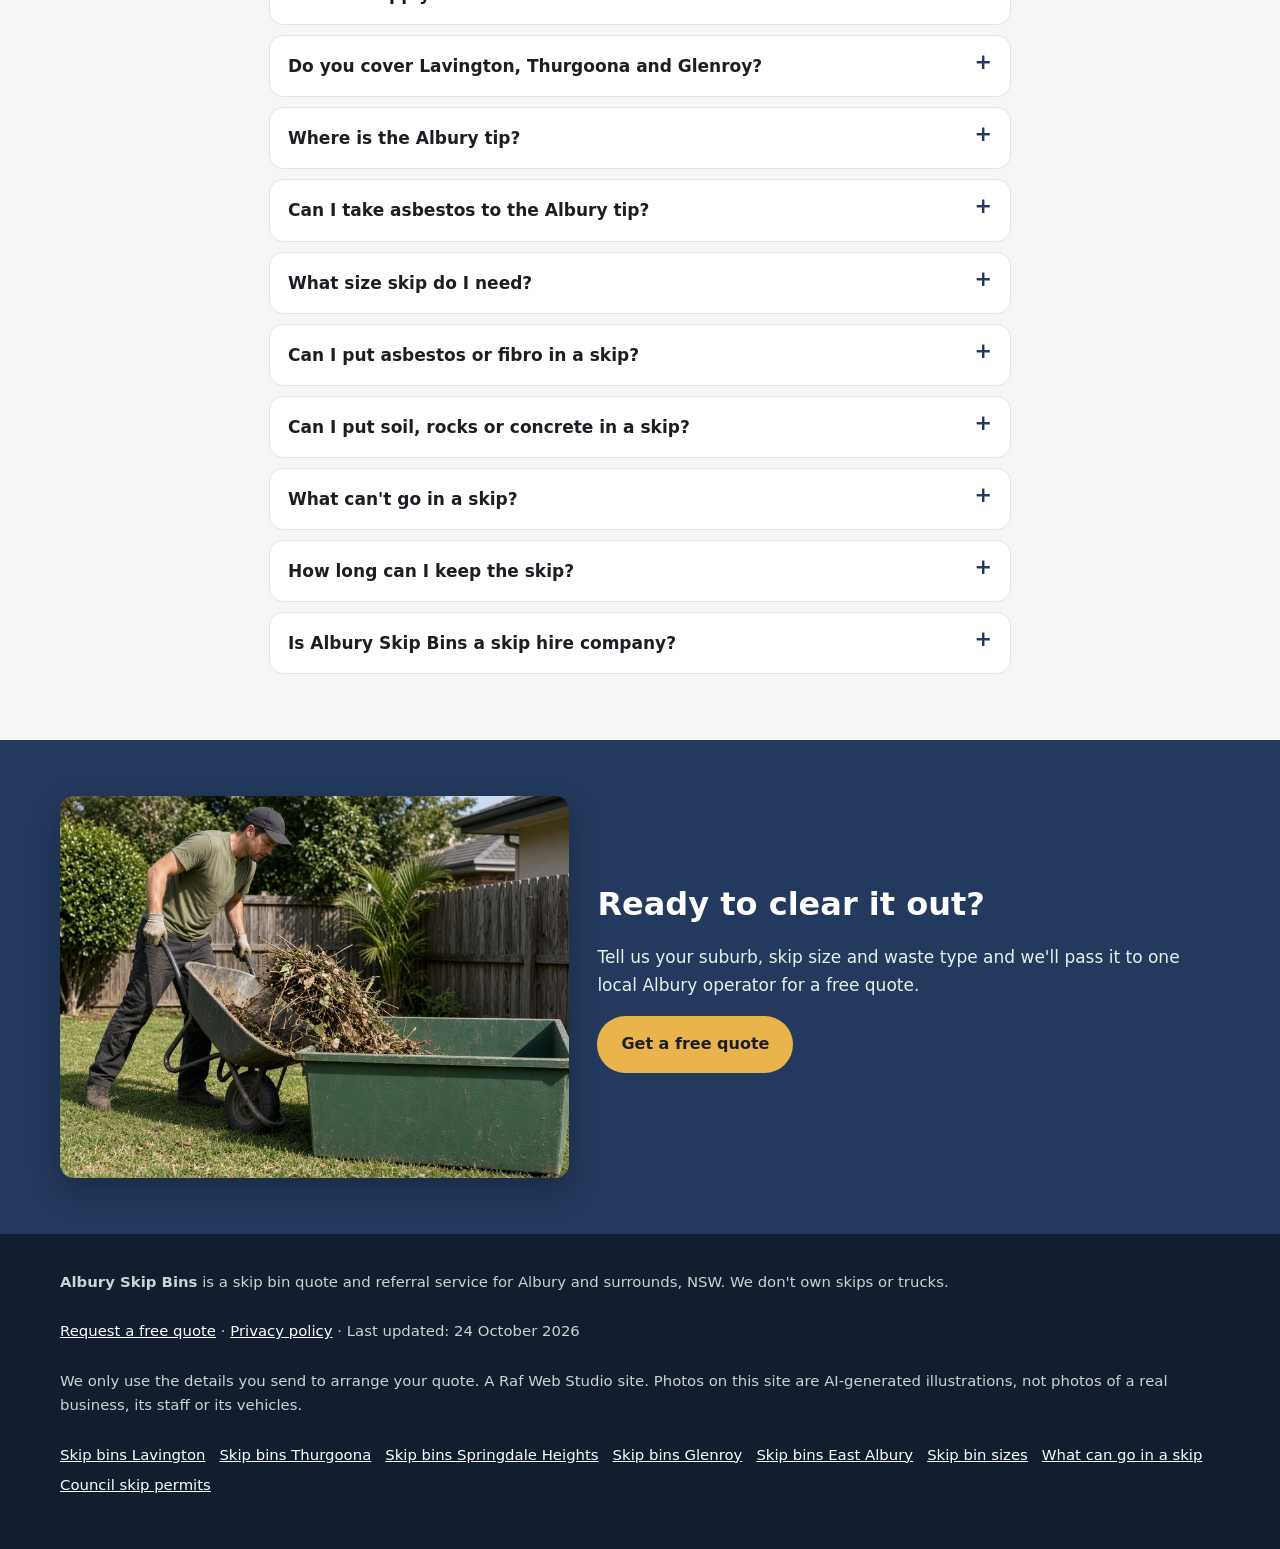
==== commit b0e95e3e: "Plain summary + Last updated line + WebPage dateModified on every page; sitemap lastmod; IndexNow ke" ====
--- a/index.html
+++ b/index.html
@@ -33,6 +33,24 @@
 <script type="application/ld+json">
 {
  "@context": "https://schema.org",
+ "@type": "WebPage",
+ "@id": "https://alburyskipbins.com/#webpage",
+ "url": "https://alburyskipbins.com/",
+ "name": "Skip Bins Albury | Free Skip Bin Hire Quotes in Albury NSW",
+ "description": "Skip bins in Albury, Lavington, Thurgoona, Springdale Heights, Glenroy and East Albury. Tell us your suburb, size and waste type and get a free quote from one local skip bin operator.",
+ "inLanguage": "en-AU",
+ "dateModified": "2026-10-24",
+ "isPartOf": {
+  "@id": "https://alburyskipbins.com/#website"
+ },
+ "about": {
+  "@id": "https://alburyskipbins.com/#business"
+ }
+}
+</script>
+<script type="application/ld+json">
+{
+ "@context": "https://schema.org",
  "@type": "LocalBusiness",
  "@id": "https://alburyskipbins.com/#business",
  "name": "Albury Skip Bins",
@@ -125,6 +143,7 @@
 {
  "@context": "https://schema.org",
  "@type": "WebSite",
+ "dateModified": "2026-10-24",
  "@id": "https://alburyskipbins.com/#website",
  "name": "Albury Skip Bins",
  "url": "https://alburyskipbins.com/",
@@ -377,9 +396,10 @@
   <div class="wrap hero-grid">
     <div class="hero-copy">
       <h1 id="h1">Skip Bins Albury: Free Skip Bin Hire Quotes Across Albury</h1>
+      <p class="summary">In short: Albury Skip Bins is a free quote service, not a skip hire company. Tell us your suburb and job, and we pass it to one local skip bin operator, who quotes you directly.</p>
       <p class="lead">Renovating a red-brick home in East Albury, building in Thurgoona or clearing out the shed in Lavington? Tell us your suburb, skip size and waste type, and we'll pass it to one local skip bin operator for a free, no-obligation quote.</p>
       <div class="ctas"><a class="btn btn-ghost" href="#sizes">Skip size guide</a><a class="btn btn-ghost" href="#council">Council rules</a></div>
-      <p class="updated">Updated 24 October 2026</p>
+      <p class="updated">Last updated: 24 October 2026</p>
     </div>
     <div class="hero-form-card" id="quote">
       <h2 id="quote-h">Get a free skip bin quote in Albury</h2>
@@ -495,7 +515,7 @@
 <section id="council" aria-labelledby="council-h">
   <div class="wrap intro">
     <h2 id="council-h">Putting a skip on the street: AlburyCity rules</h2>
-    <p class="updated-dark">Last checked: 24 Oct 2026</p>
+    <p class="updated-dark">Last updated: 24 October 2026</p>
     <h3>On your own property</h3>
     <p>Your own driveway, yard or a firm patch of ground is the easiest place for a skip. Council's approvals cover skips on a footpath, road or other <em>public place</em>, so a bin wholly on your property generally doesn't need them. Put planks under the bin if you're worried about your driveway.</p>
     <h3>On the road, footpath or nature strip</h3>
@@ -607,7 +627,7 @@
 <footer class="site-footer">
   <div class="wrap">
     <p><strong>Albury Skip Bins</strong> is a skip bin quote and referral service for Albury and surrounds, NSW. We don't own skips or trucks.</p>
-    <p><a href="#quote">Request a free quote</a> · <a href="privacy.html">Privacy policy</a> · Updated 24 October 2026</p>
+    <p><a href="#quote">Request a free quote</a> · <a href="privacy.html">Privacy policy</a> · Last updated: 24 October 2026</p>
     <p>We only use the details you send to arrange your quote. A Raf Web Studio site. Photos on this site are AI-generated illustrations, not photos of a real business, its staff or its vehicles.</p>
     <p class="footer-links"><a href="/skip-bins-lavington/">Skip bins Lavington</a> <a href="/skip-bins-thurgoona/">Skip bins Thurgoona</a> <a href="/skip-bins-springdale-heights/">Skip bins Springdale Heights</a> <a href="/skip-bins-glenroy/">Skip bins Glenroy</a> <a href="/skip-bins-east-albury/">Skip bins East Albury</a> <a href="/skip-bin-sizes/">Skip bin sizes</a> <a href="/what-can-go-in-a-skip/">What can go in a skip</a> <a href="/skip-bin-council-permit/">Council skip permits</a></p>
   </div>
--- a/styles.css
+++ b/styles.css
@@ -255,3 +255,7 @@
 /* site-specific */
 .photo-note{font-size:.8rem;color:var(--muted);margin-top:8px}
 .disclaimer{background:#fff8e6;border:1px solid #f0d58a;border-radius:var(--radius);padding:16px 18px;font-size:.95rem}
+
+/* summary-v1 */
+.summary{font-size:1.05rem;font-weight:600;max-width:44em;margin:0 0 .7em}
+.hero .summary,.page-hero .summary{color:#fff}
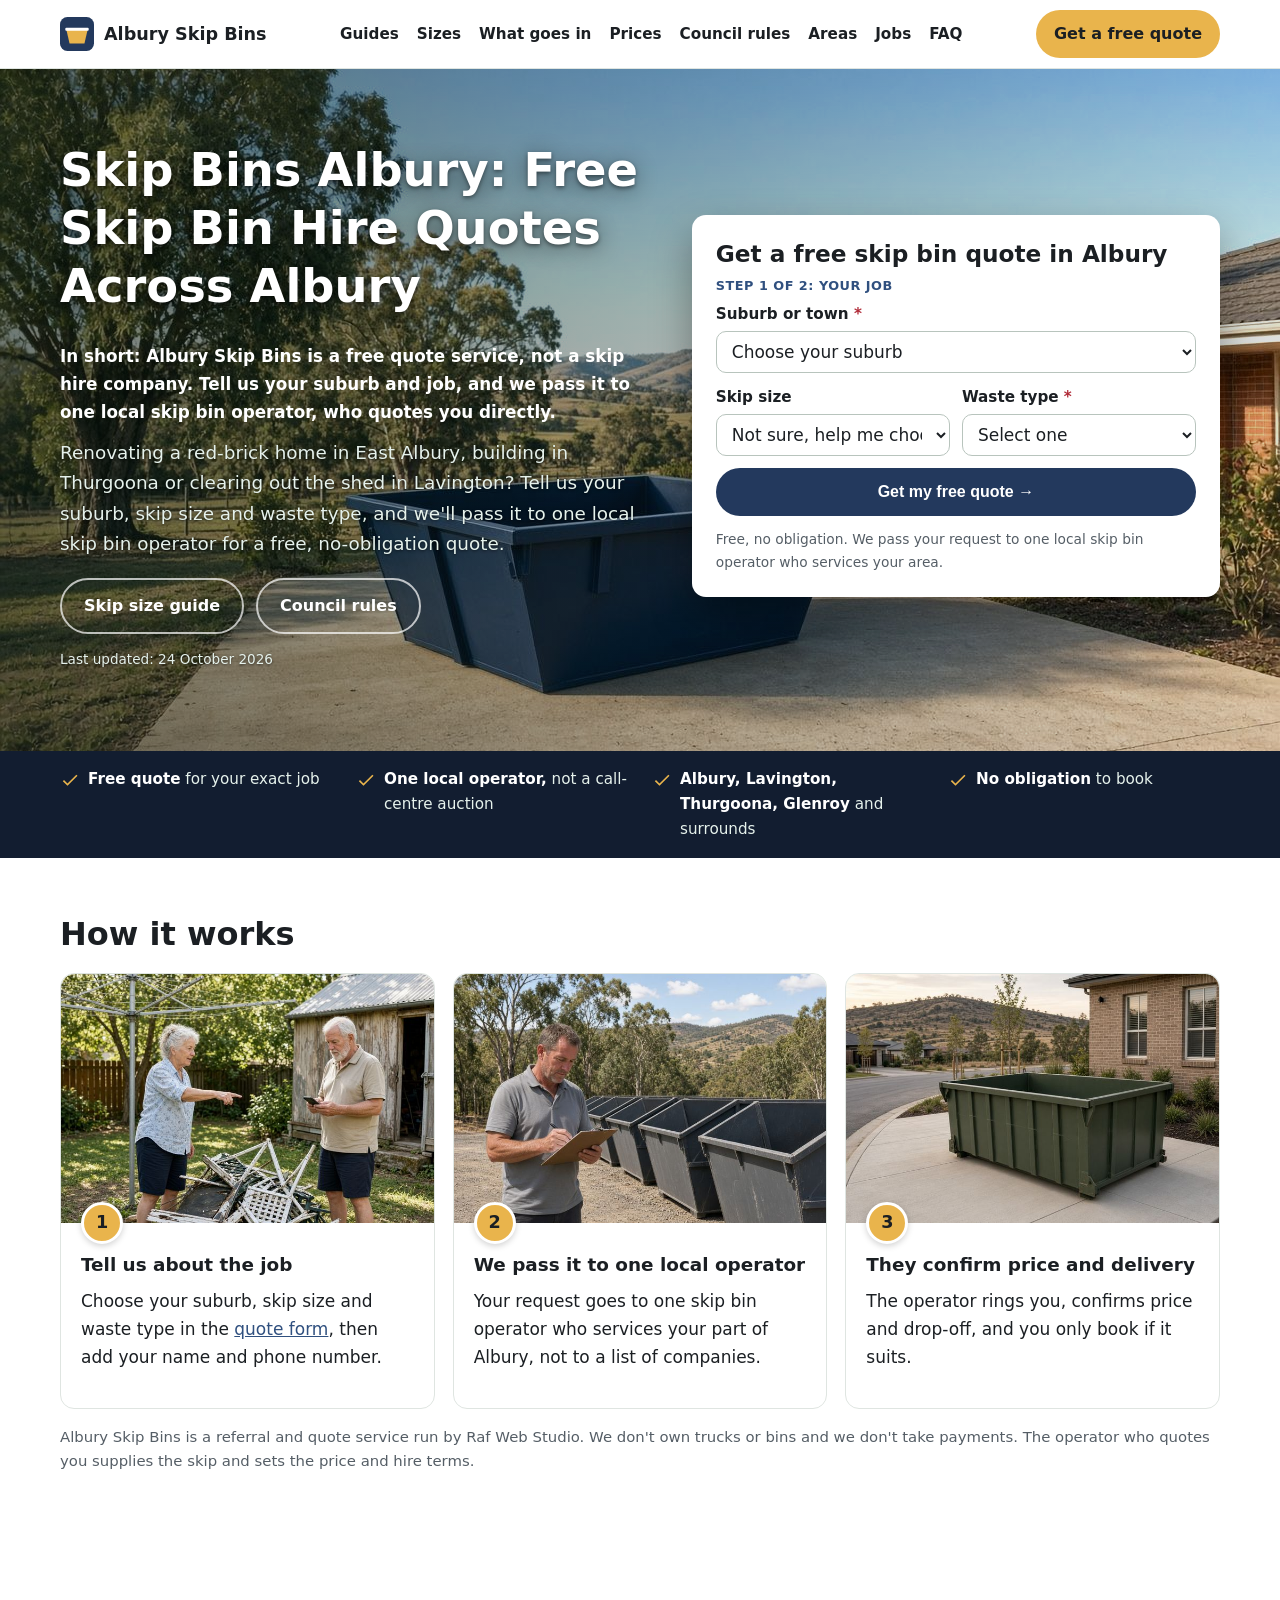
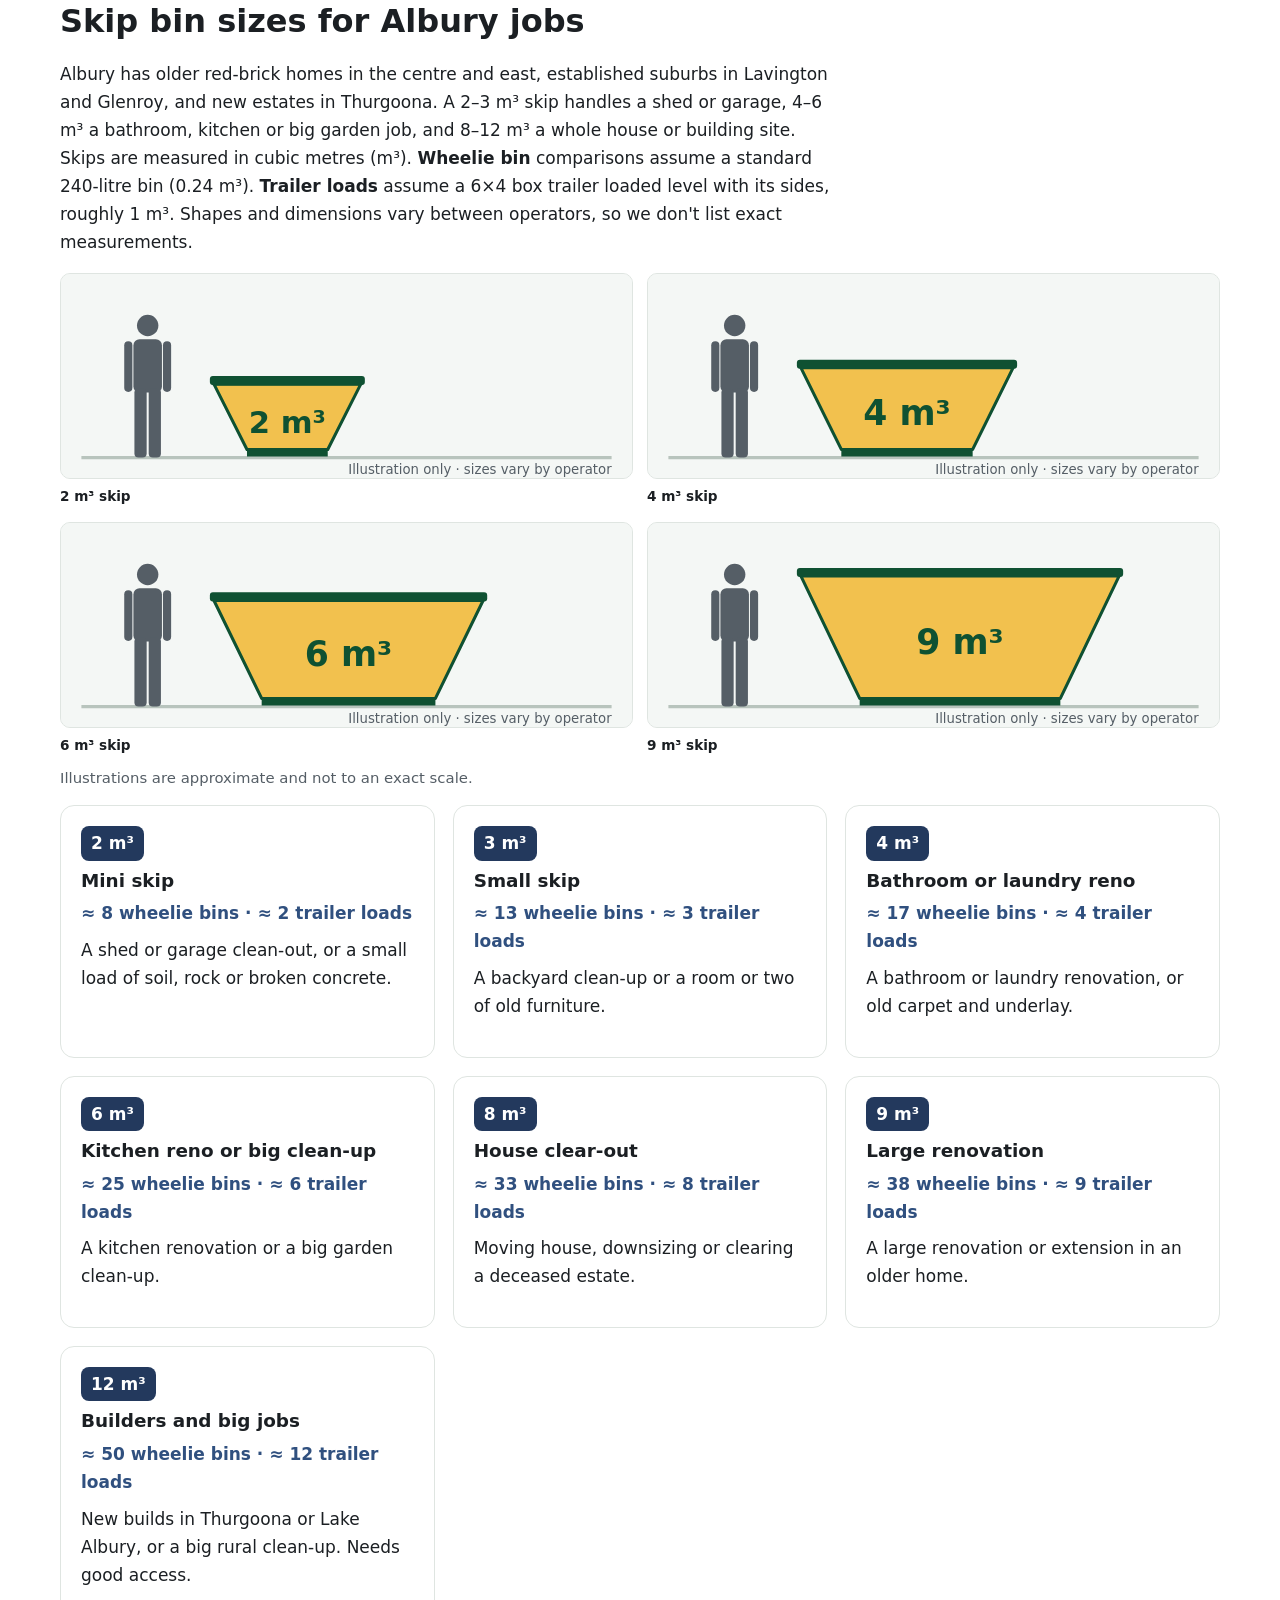
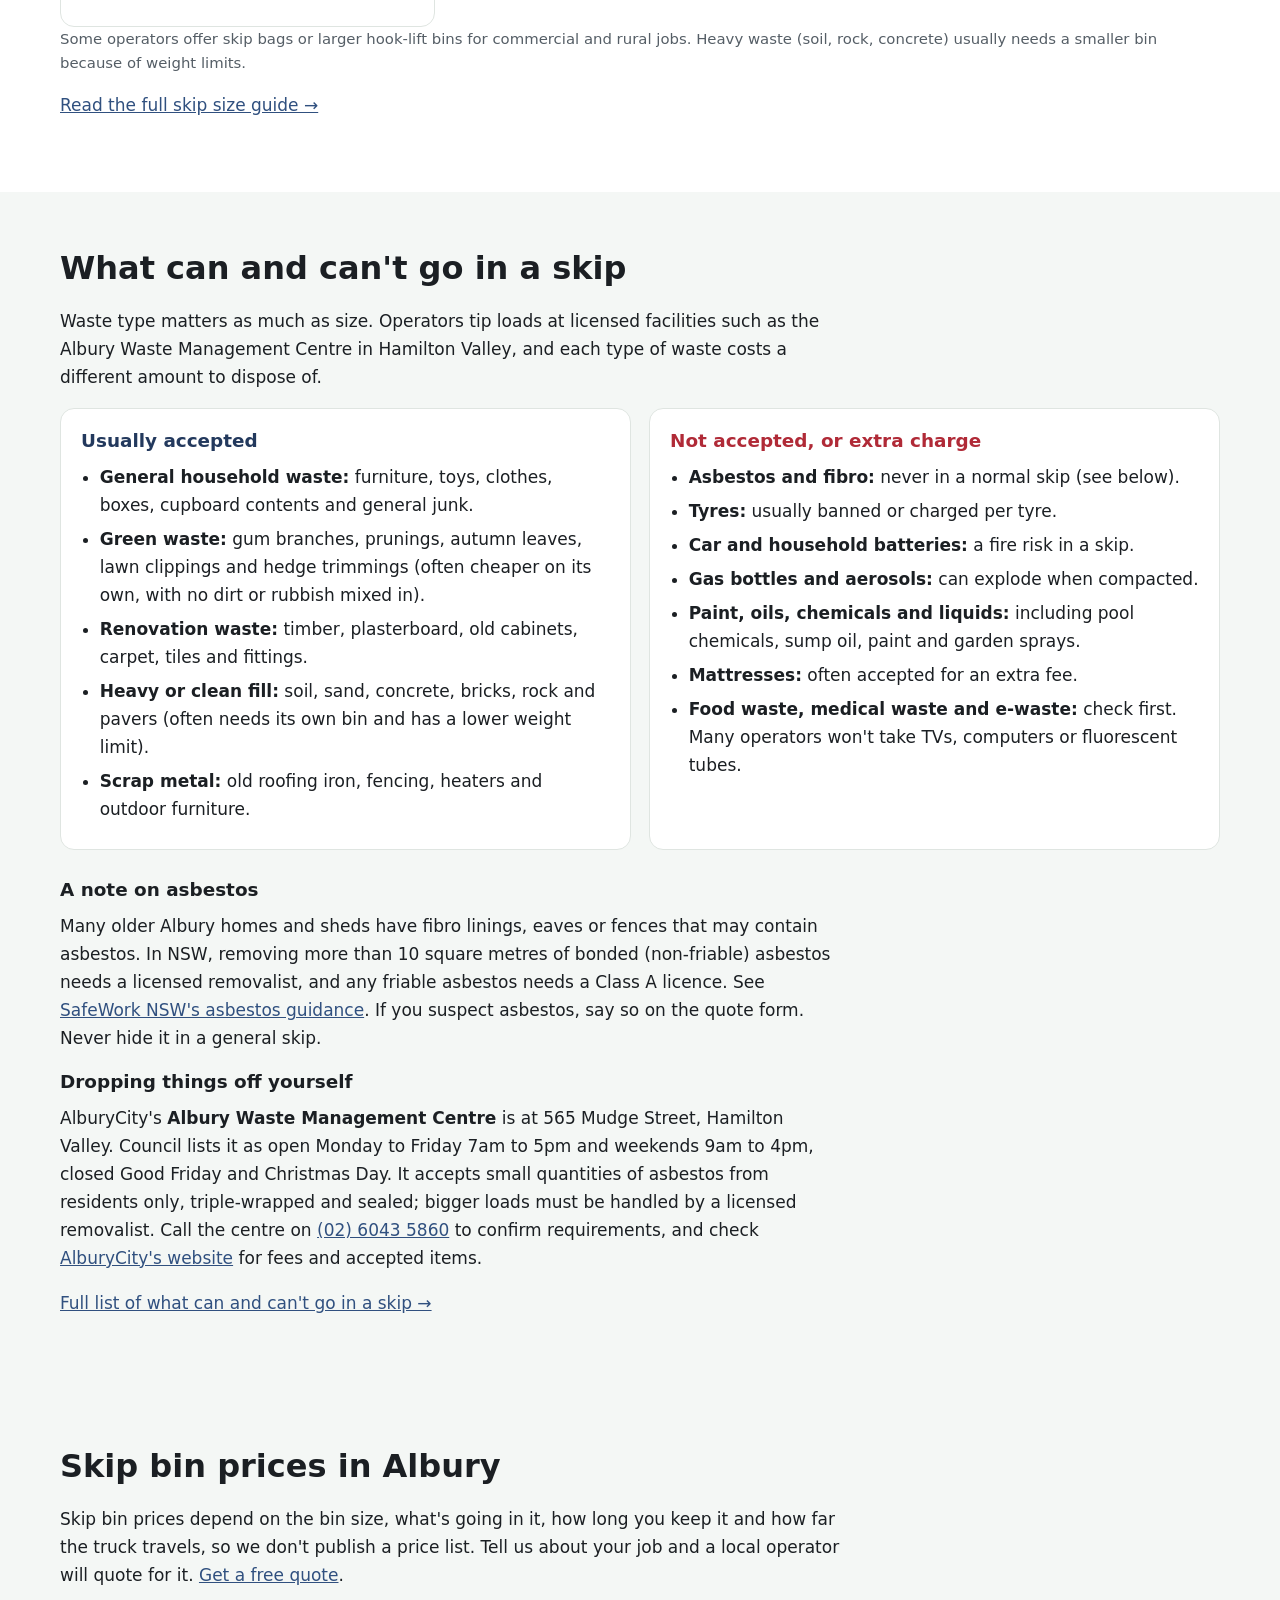
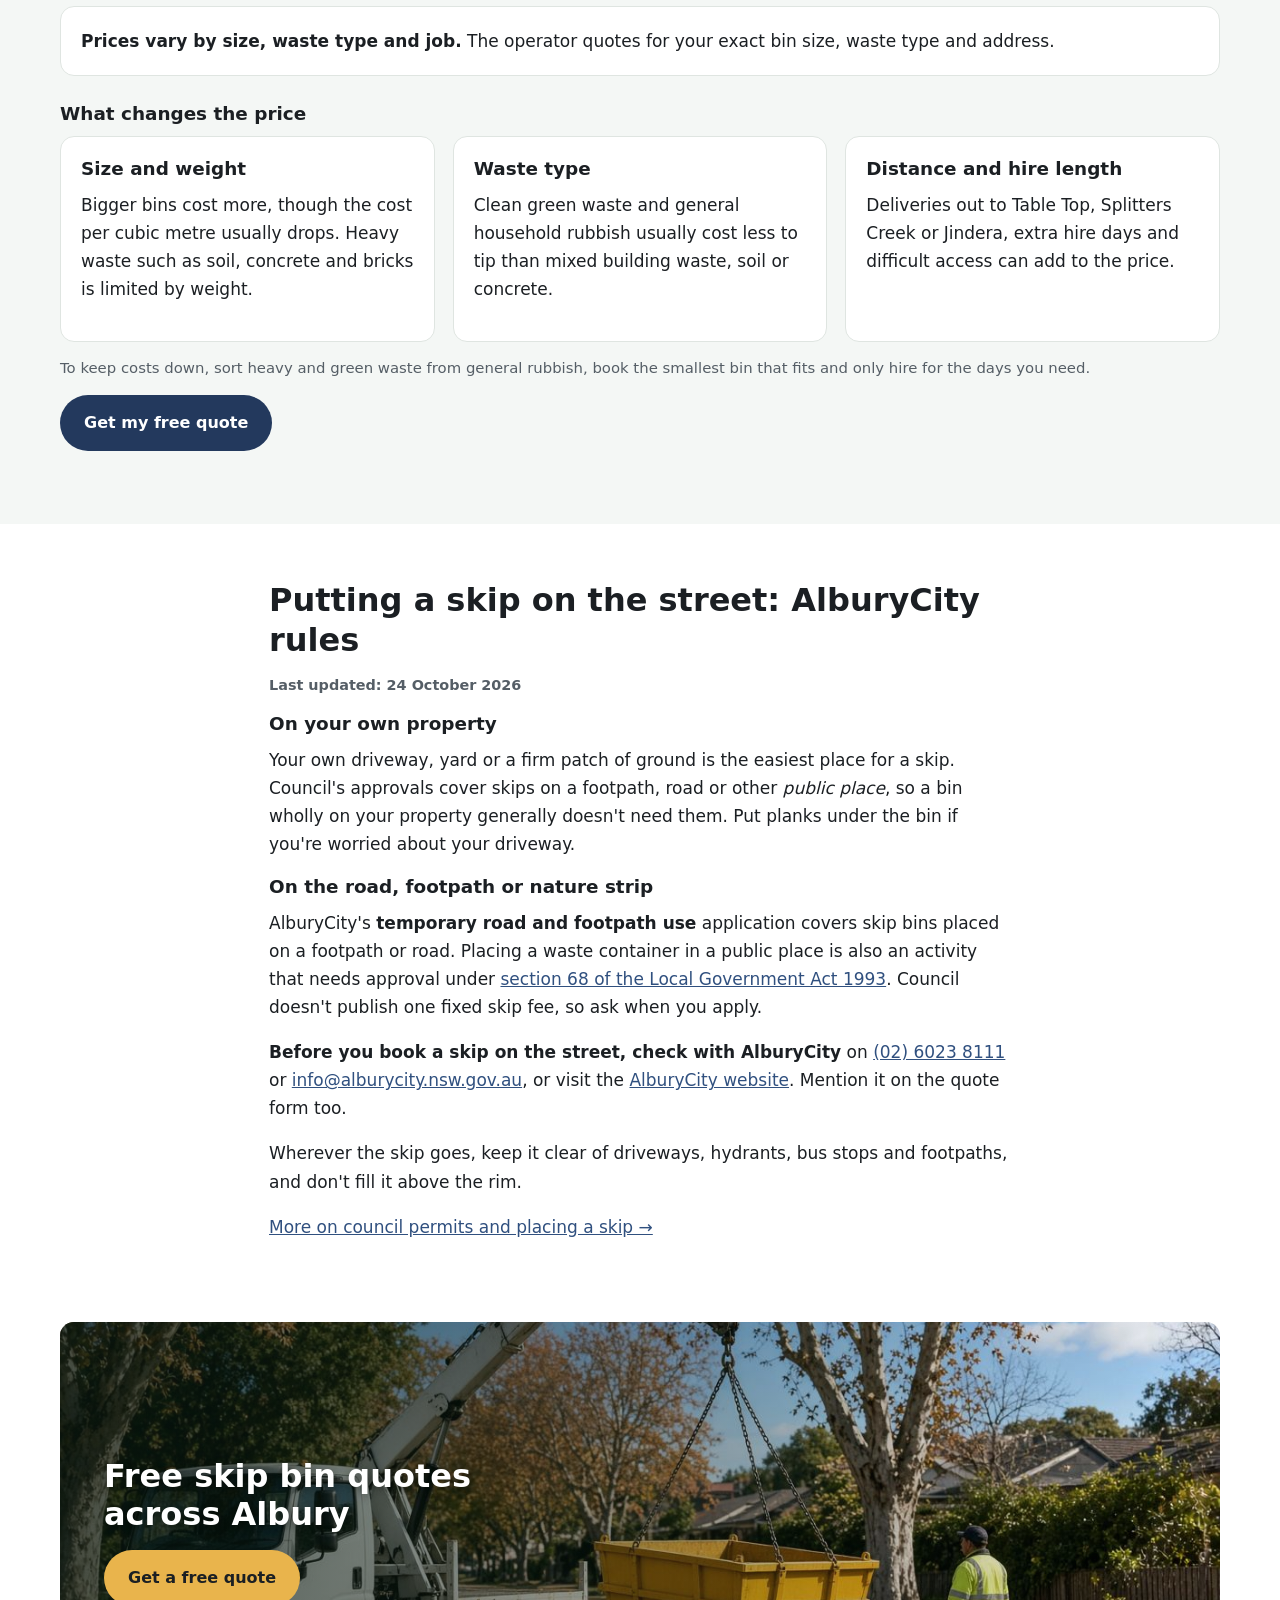
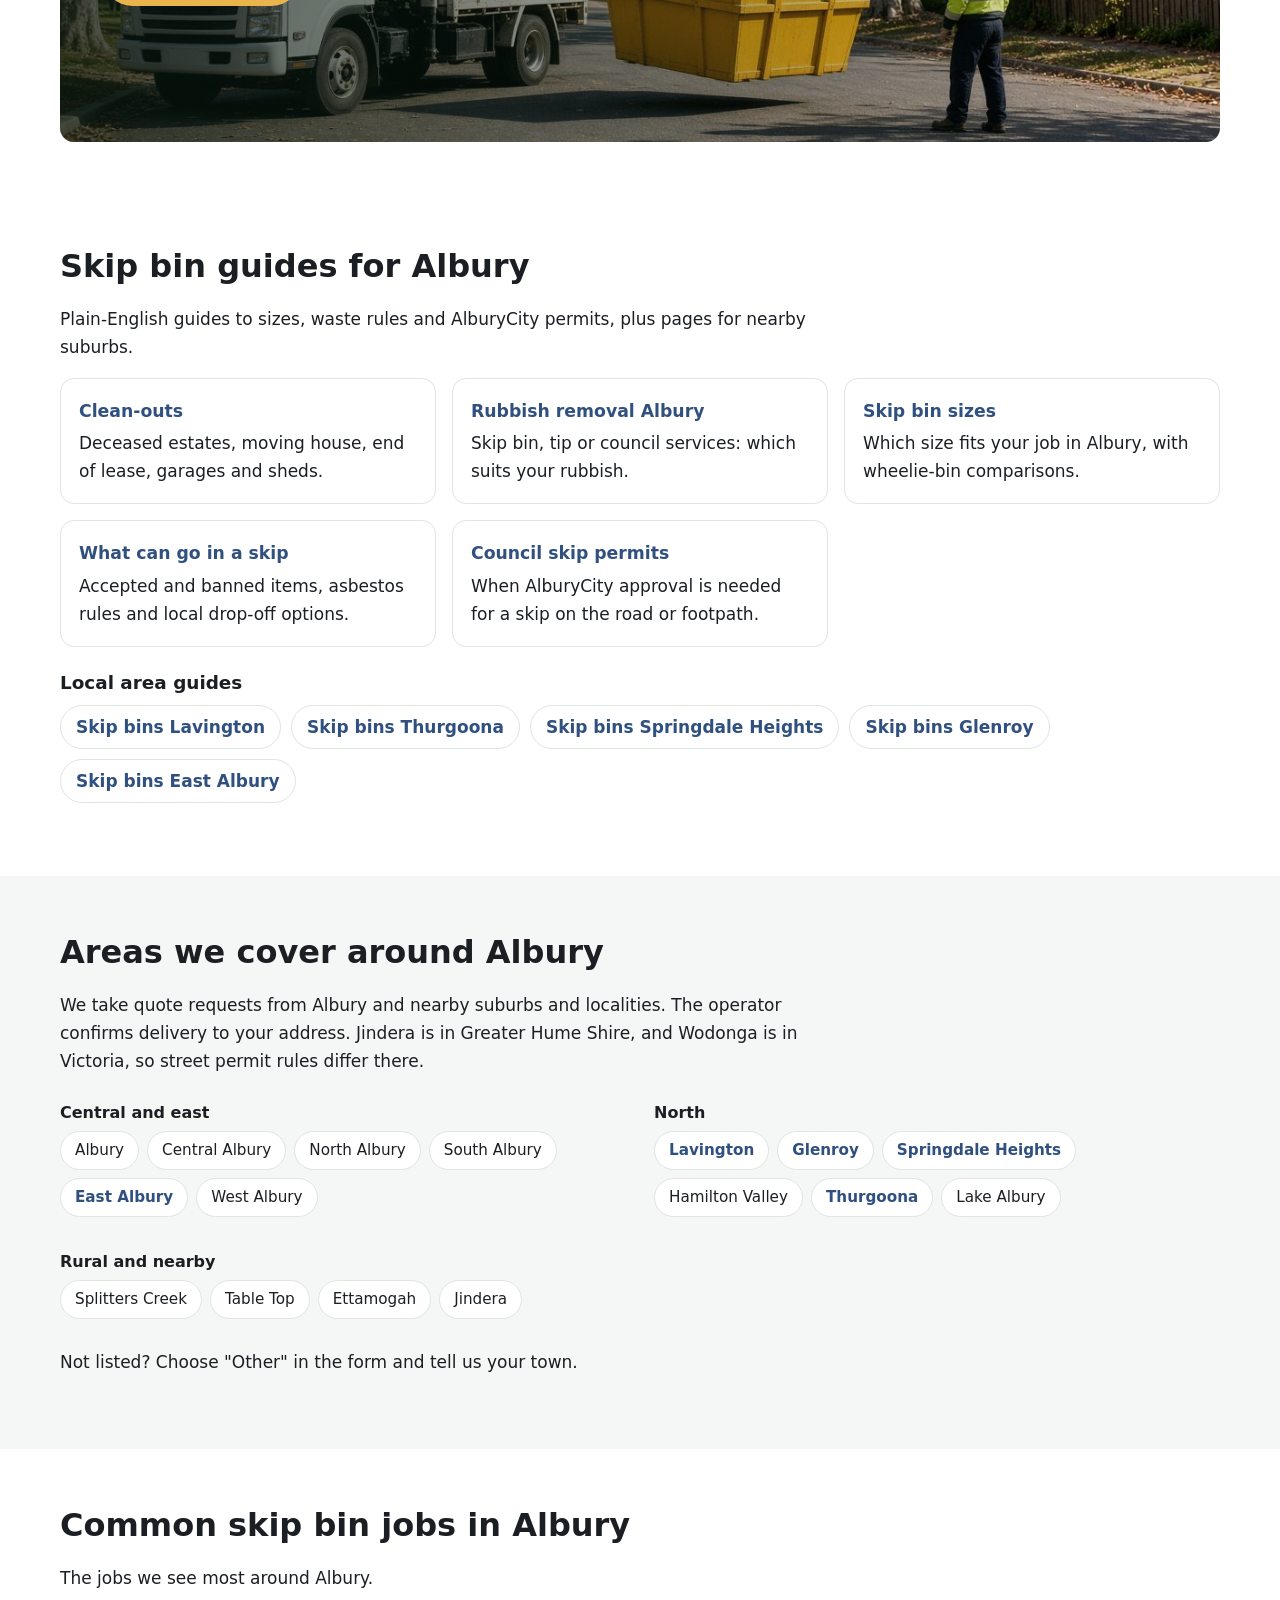
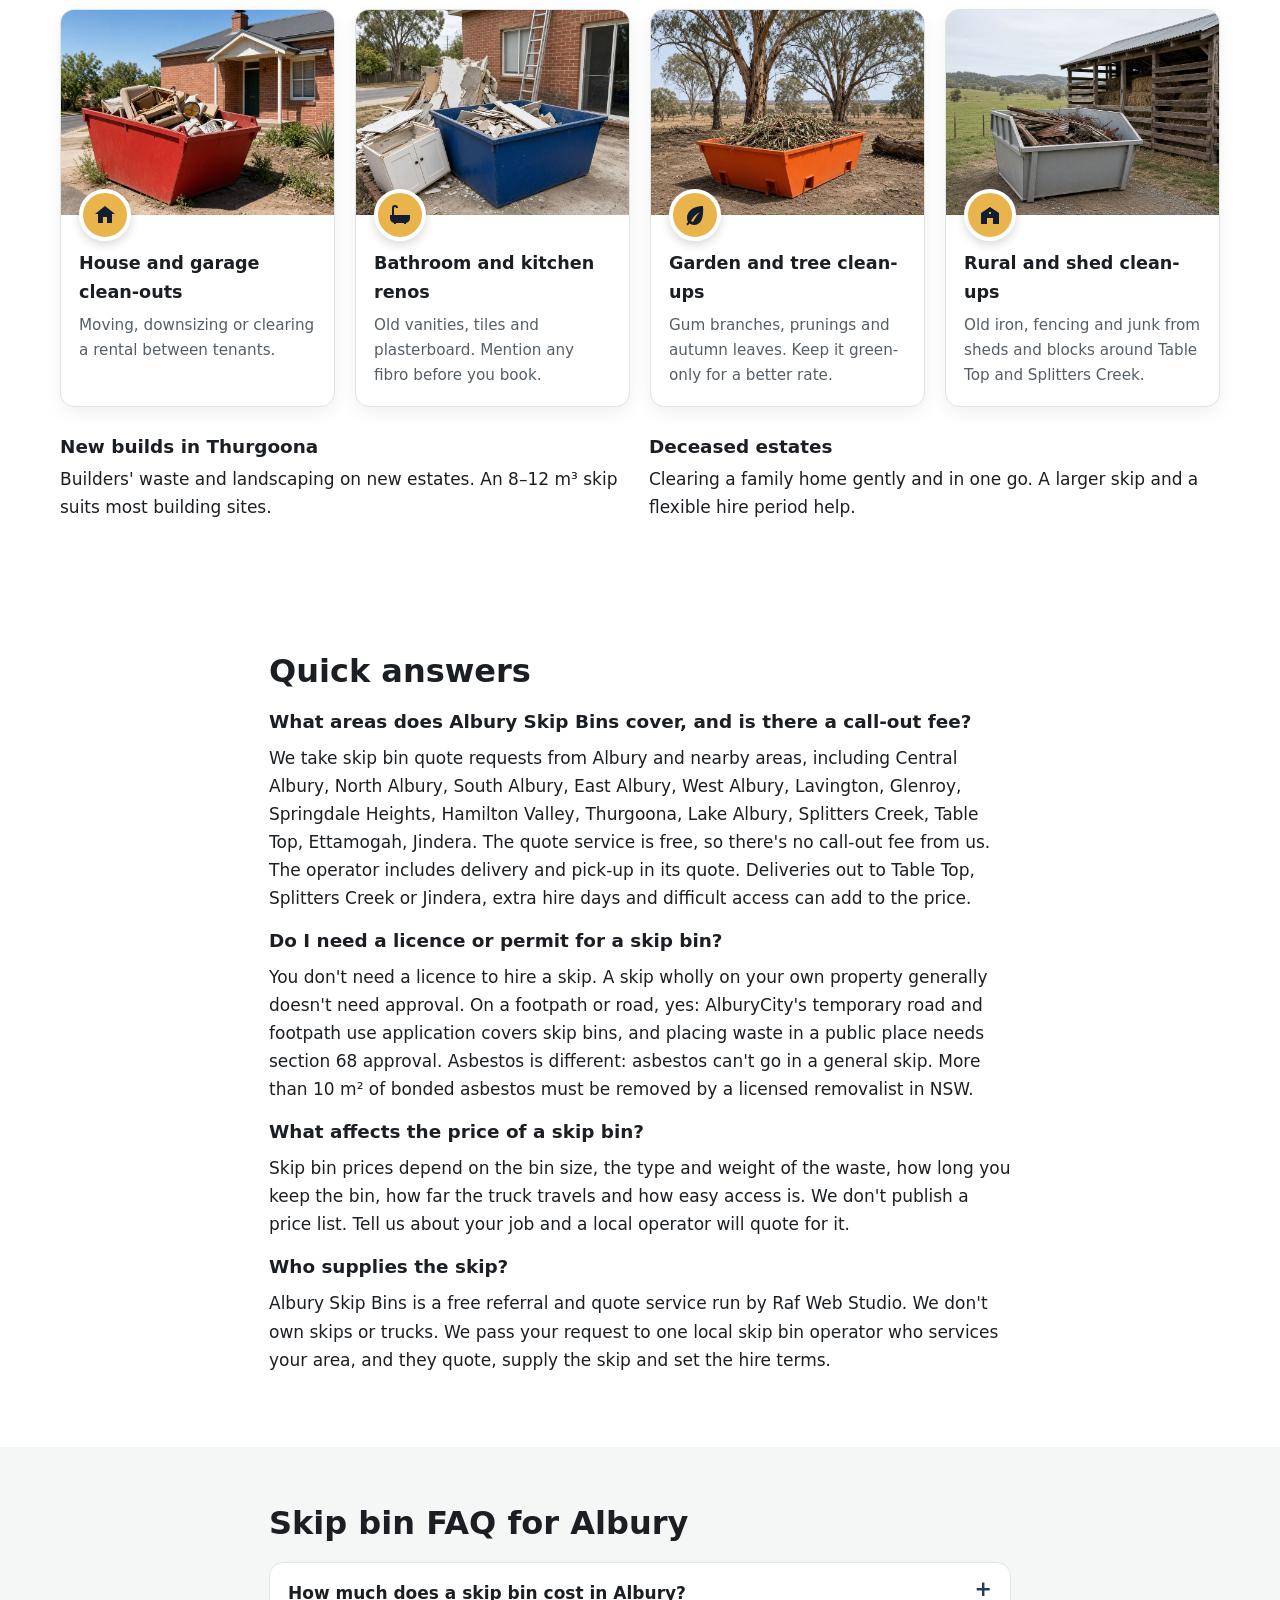
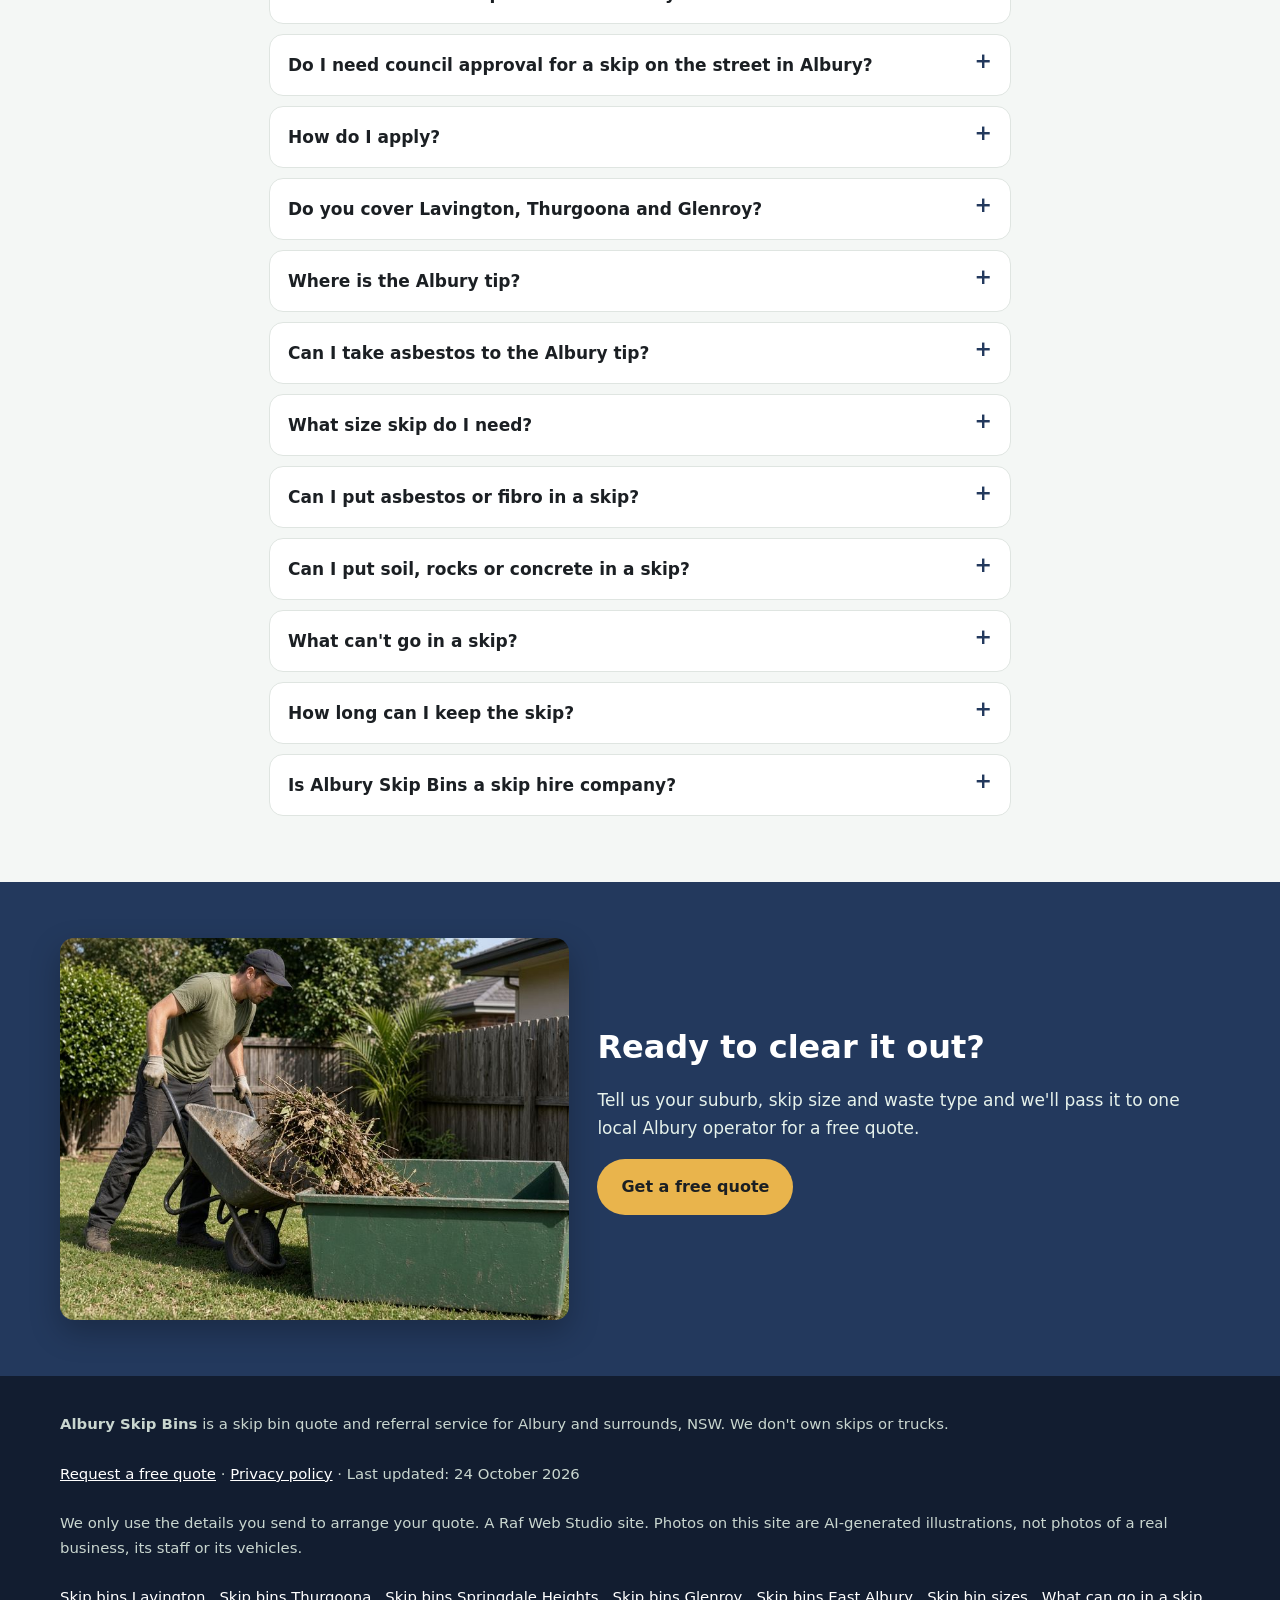
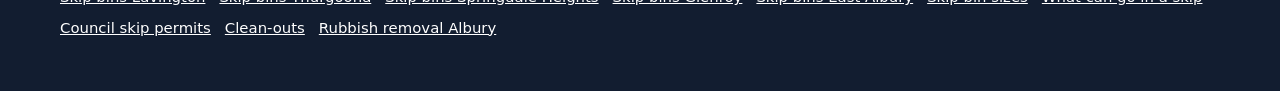
==== commit 1db34e44: "SEO batch 3: add /clean-outs/ and /rubbish-removal-albury/ guides (FAQ schema, quote form, sitemap, " ====
--- a/index.html
+++ b/index.html
@@ -540,7 +540,7 @@
   <div class="wrap">
     <h2 id="guides-h">Skip bin guides for Albury</h2>
     <p class="intro">Plain-English guides to sizes, waste rules and AlburyCity permits, plus pages for nearby suburbs.</p>
-    <div class="guide-cards"><a href="/skip-bin-sizes/"><strong>Skip bin sizes</strong>Which size fits your job in Albury, with wheelie-bin comparisons.</a><a href="/what-can-go-in-a-skip/"><strong>What can go in a skip</strong>Accepted and banned items, asbestos rules and local drop-off options.</a><a href="/skip-bin-council-permit/"><strong>Council skip permits</strong>When AlburyCity approval is needed for a skip on the road or footpath.</a></div>
+    <div class="guide-cards"><a href="/clean-outs/"><strong>Clean-outs</strong>Deceased estates, moving house, end of lease, garages and sheds.</a><a href="/rubbish-removal-albury/"><strong>Rubbish removal Albury</strong>Skip bin, tip or council services: which suits your rubbish.</a><a href="/skip-bin-sizes/"><strong>Skip bin sizes</strong>Which size fits your job in Albury, with wheelie-bin comparisons.</a><a href="/what-can-go-in-a-skip/"><strong>What can go in a skip</strong>Accepted and banned items, asbestos rules and local drop-off options.</a><a href="/skip-bin-council-permit/"><strong>Council skip permits</strong>When AlburyCity approval is needed for a skip on the road or footpath.</a></div>
     <h3 style="margin-top:24px">Local area guides</h3>
     <ul class="link-list"><li><a href="/skip-bins-lavington/">Skip bins Lavington</a></li><li><a href="/skip-bins-thurgoona/">Skip bins Thurgoona</a></li><li><a href="/skip-bins-springdale-heights/">Skip bins Springdale Heights</a></li><li><a href="/skip-bins-glenroy/">Skip bins Glenroy</a></li><li><a href="/skip-bins-east-albury/">Skip bins East Albury</a></li></ul>
   </div>
@@ -629,7 +629,7 @@
     <p><strong>Albury Skip Bins</strong> is a skip bin quote and referral service for Albury and surrounds, NSW. We don't own skips or trucks.</p>
     <p><a href="#quote">Request a free quote</a> · <a href="privacy.html">Privacy policy</a> · Last updated: 24 October 2026</p>
     <p>We only use the details you send to arrange your quote. A Raf Web Studio site. Photos on this site are AI-generated illustrations, not photos of a real business, its staff or its vehicles.</p>
-    <p class="footer-links"><a href="/skip-bins-lavington/">Skip bins Lavington</a> <a href="/skip-bins-thurgoona/">Skip bins Thurgoona</a> <a href="/skip-bins-springdale-heights/">Skip bins Springdale Heights</a> <a href="/skip-bins-glenroy/">Skip bins Glenroy</a> <a href="/skip-bins-east-albury/">Skip bins East Albury</a> <a href="/skip-bin-sizes/">Skip bin sizes</a> <a href="/what-can-go-in-a-skip/">What can go in a skip</a> <a href="/skip-bin-council-permit/">Council skip permits</a></p>
+    <p class="footer-links"><a href="/skip-bins-lavington/">Skip bins Lavington</a> <a href="/skip-bins-thurgoona/">Skip bins Thurgoona</a> <a href="/skip-bins-springdale-heights/">Skip bins Springdale Heights</a> <a href="/skip-bins-glenroy/">Skip bins Glenroy</a> <a href="/skip-bins-east-albury/">Skip bins East Albury</a> <a href="/skip-bin-sizes/">Skip bin sizes</a> <a href="/what-can-go-in-a-skip/">What can go in a skip</a> <a href="/skip-bin-council-permit/">Council skip permits</a> <a href="/clean-outs/">Clean-outs</a> <a href="/rubbish-removal-albury/">Rubbish removal Albury</a></p>
   </div>
 </footer>
 
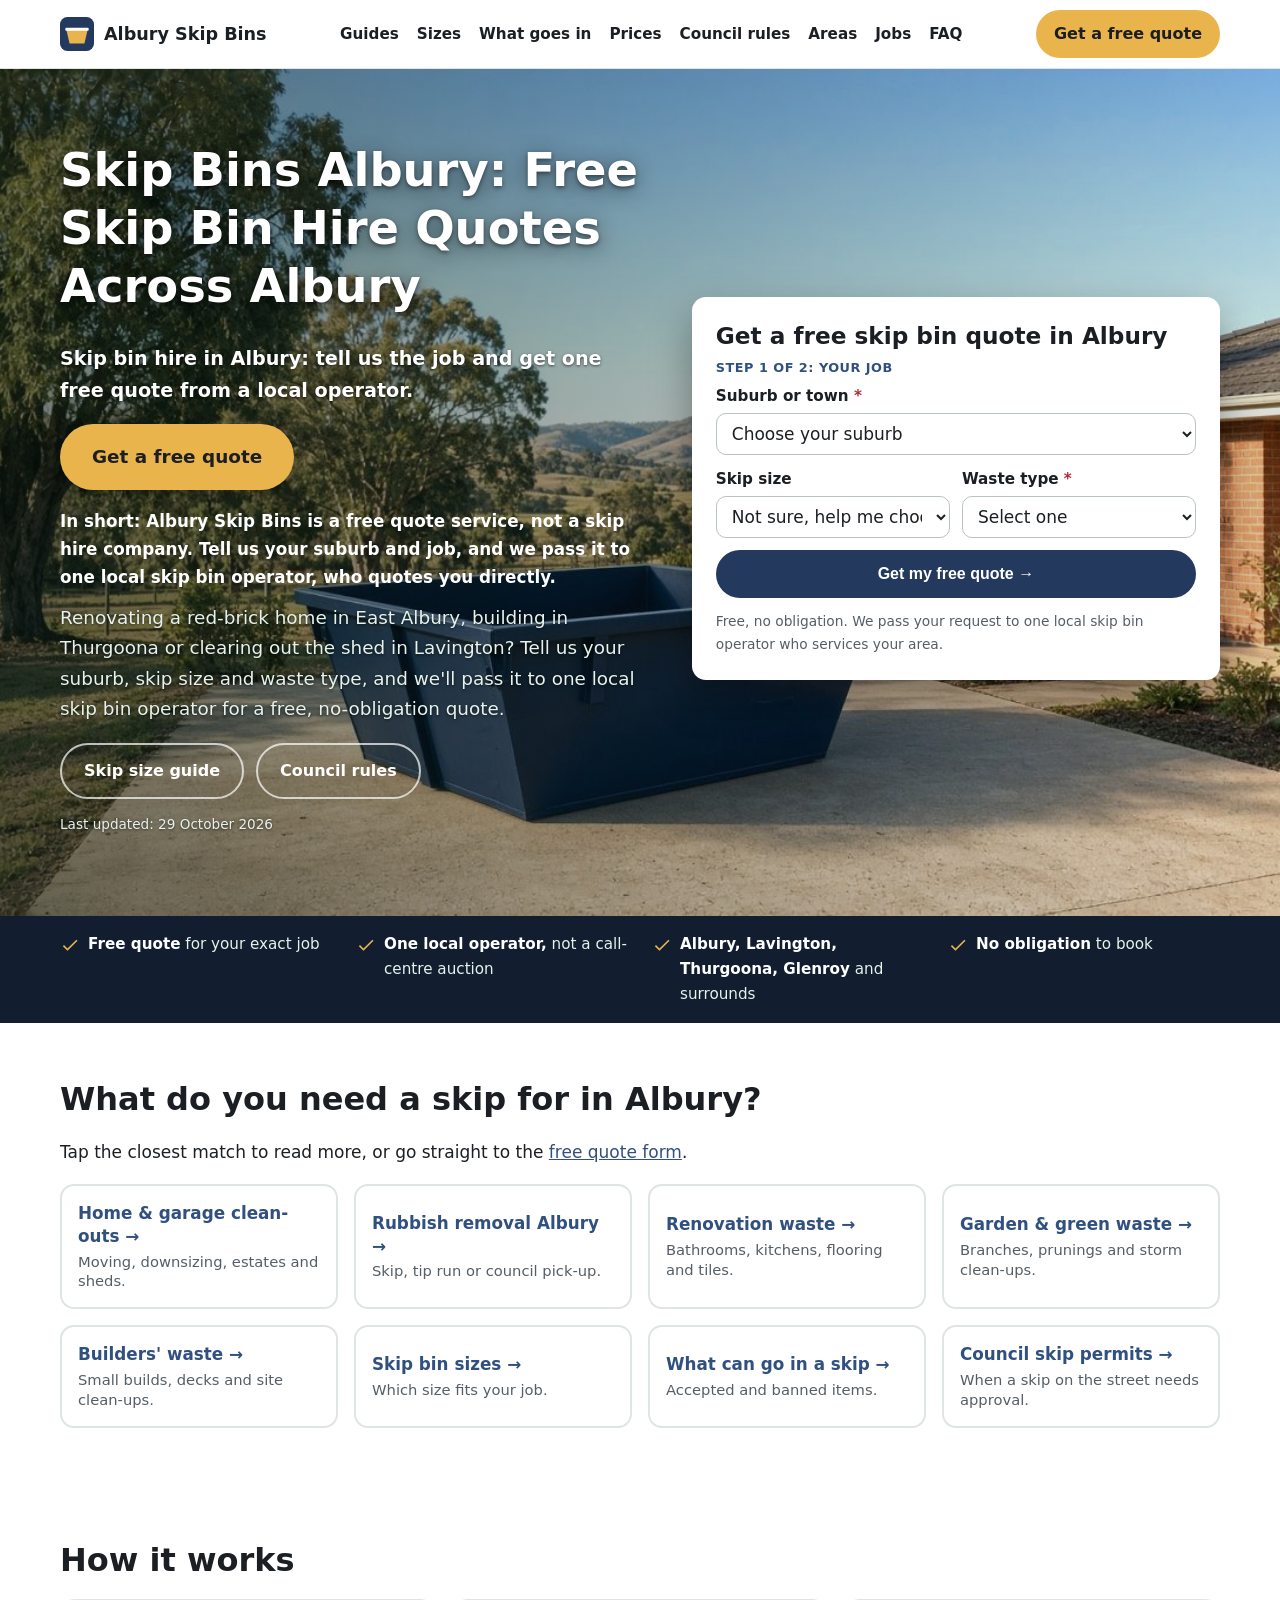
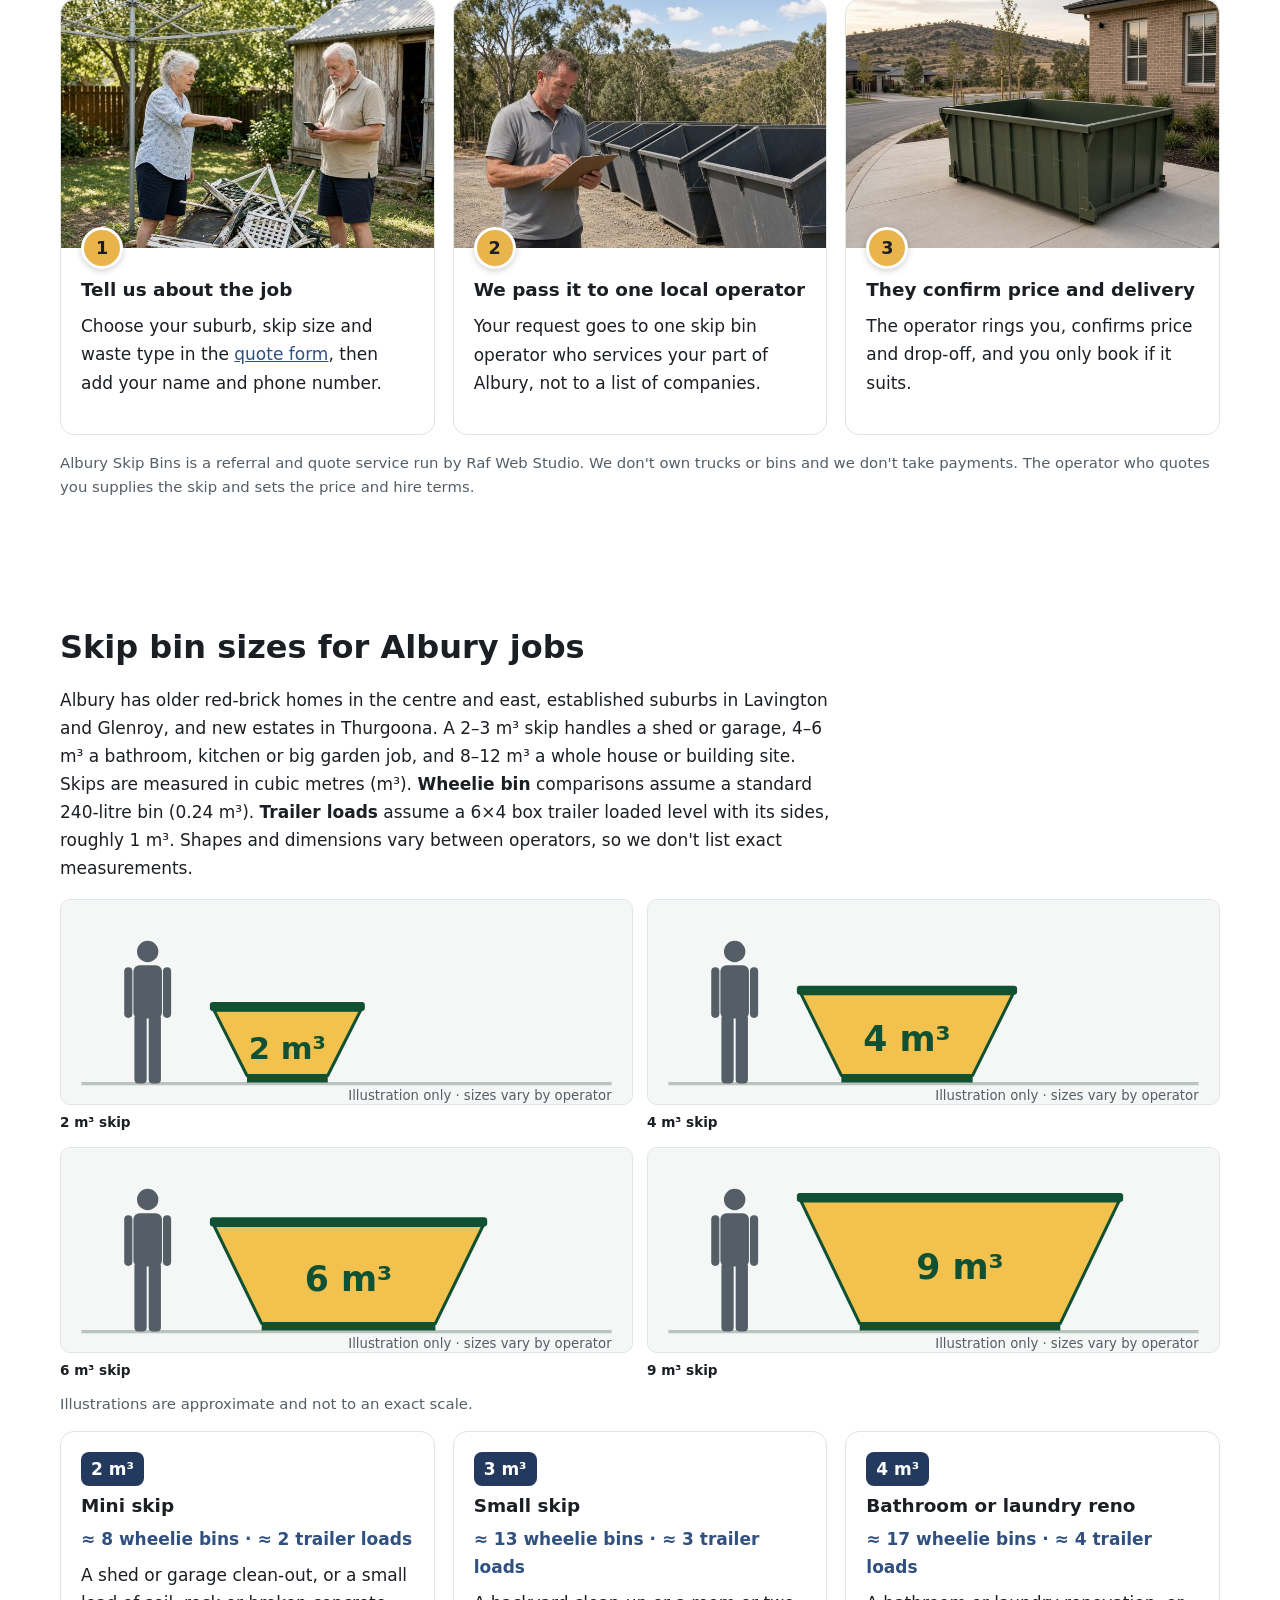
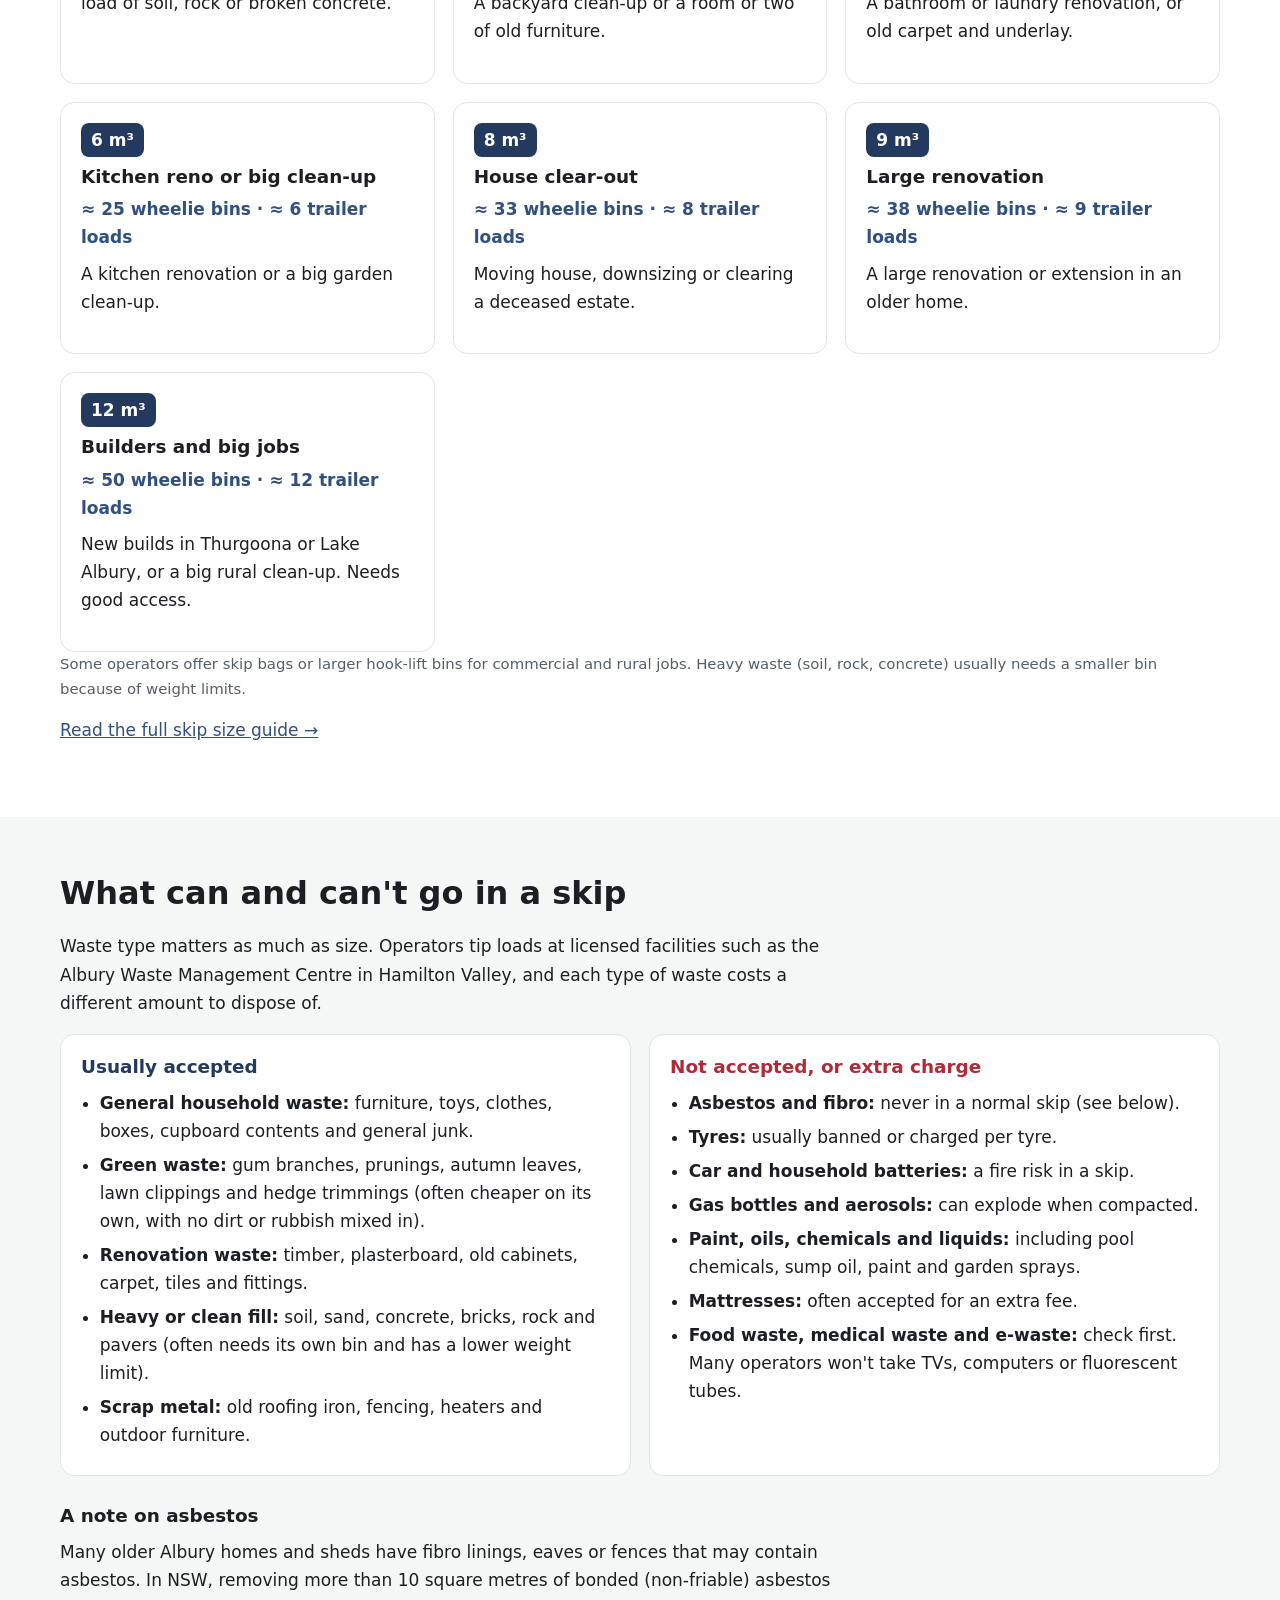
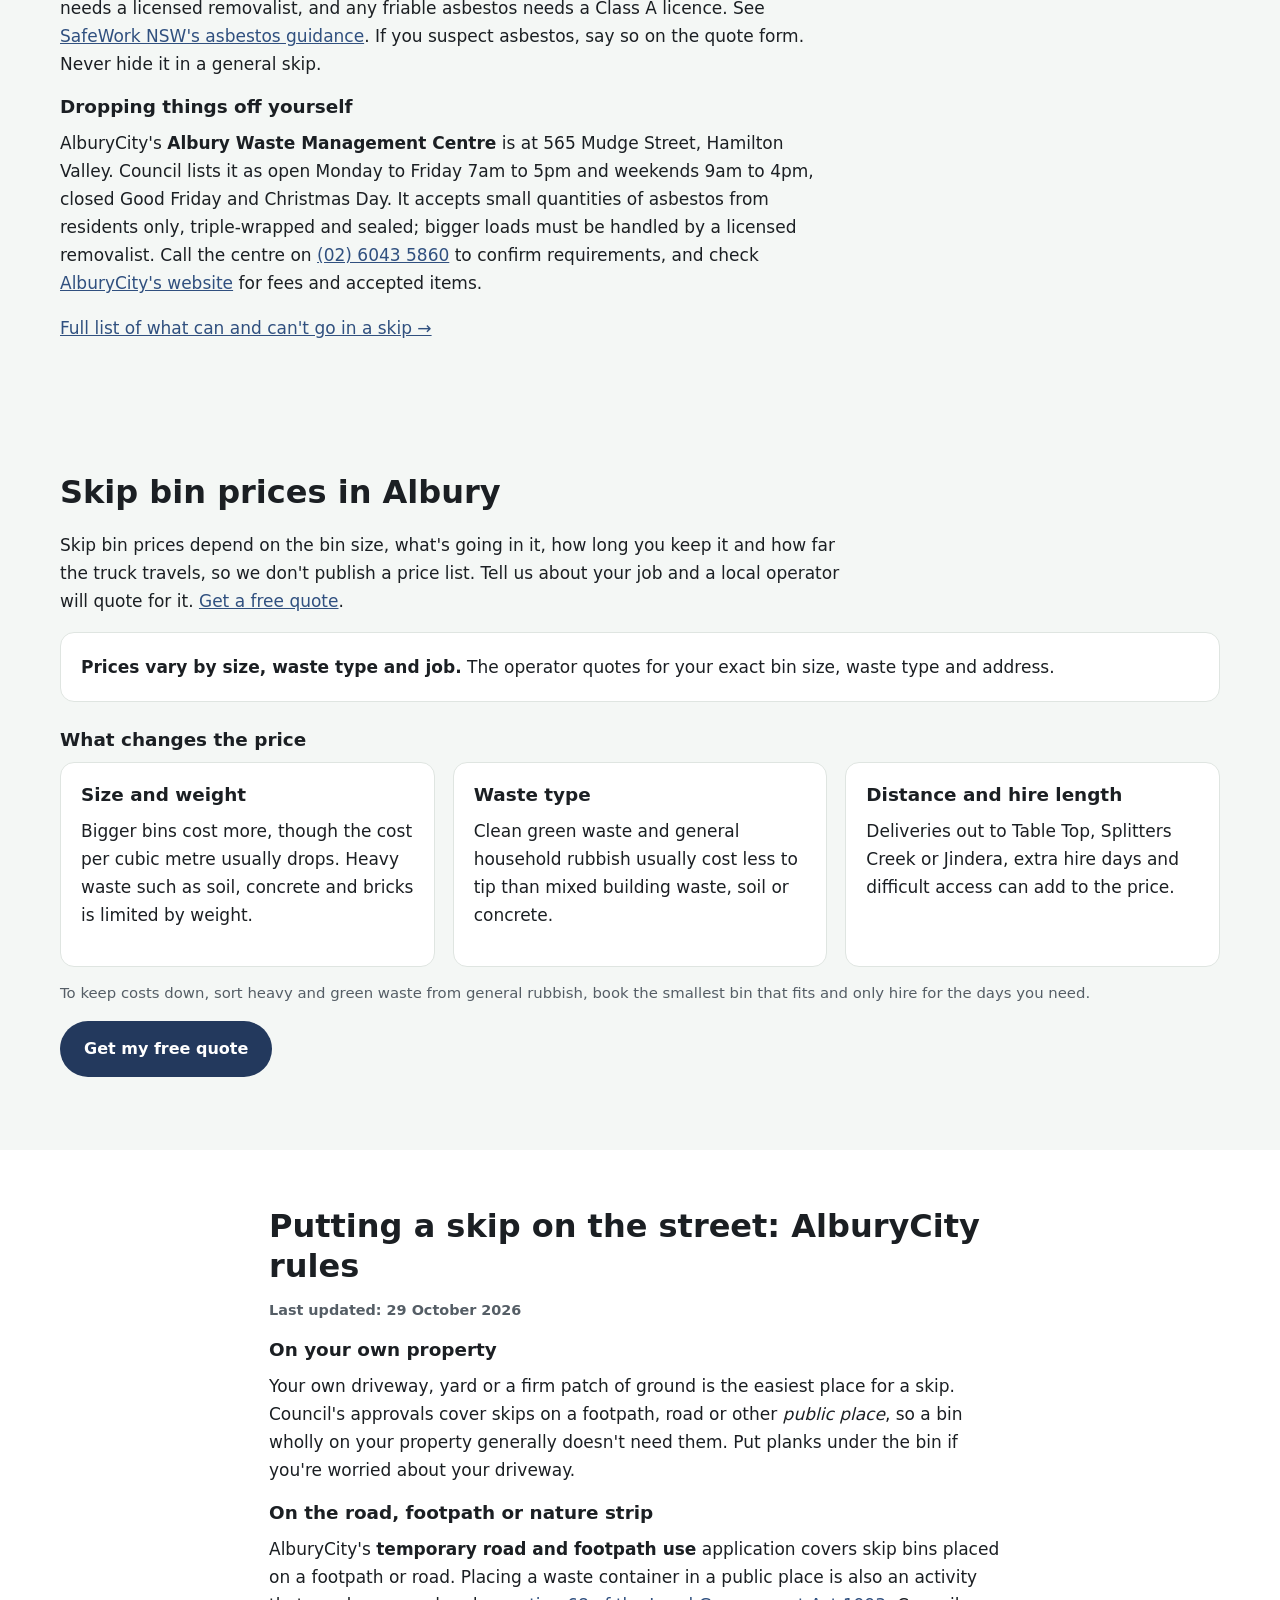
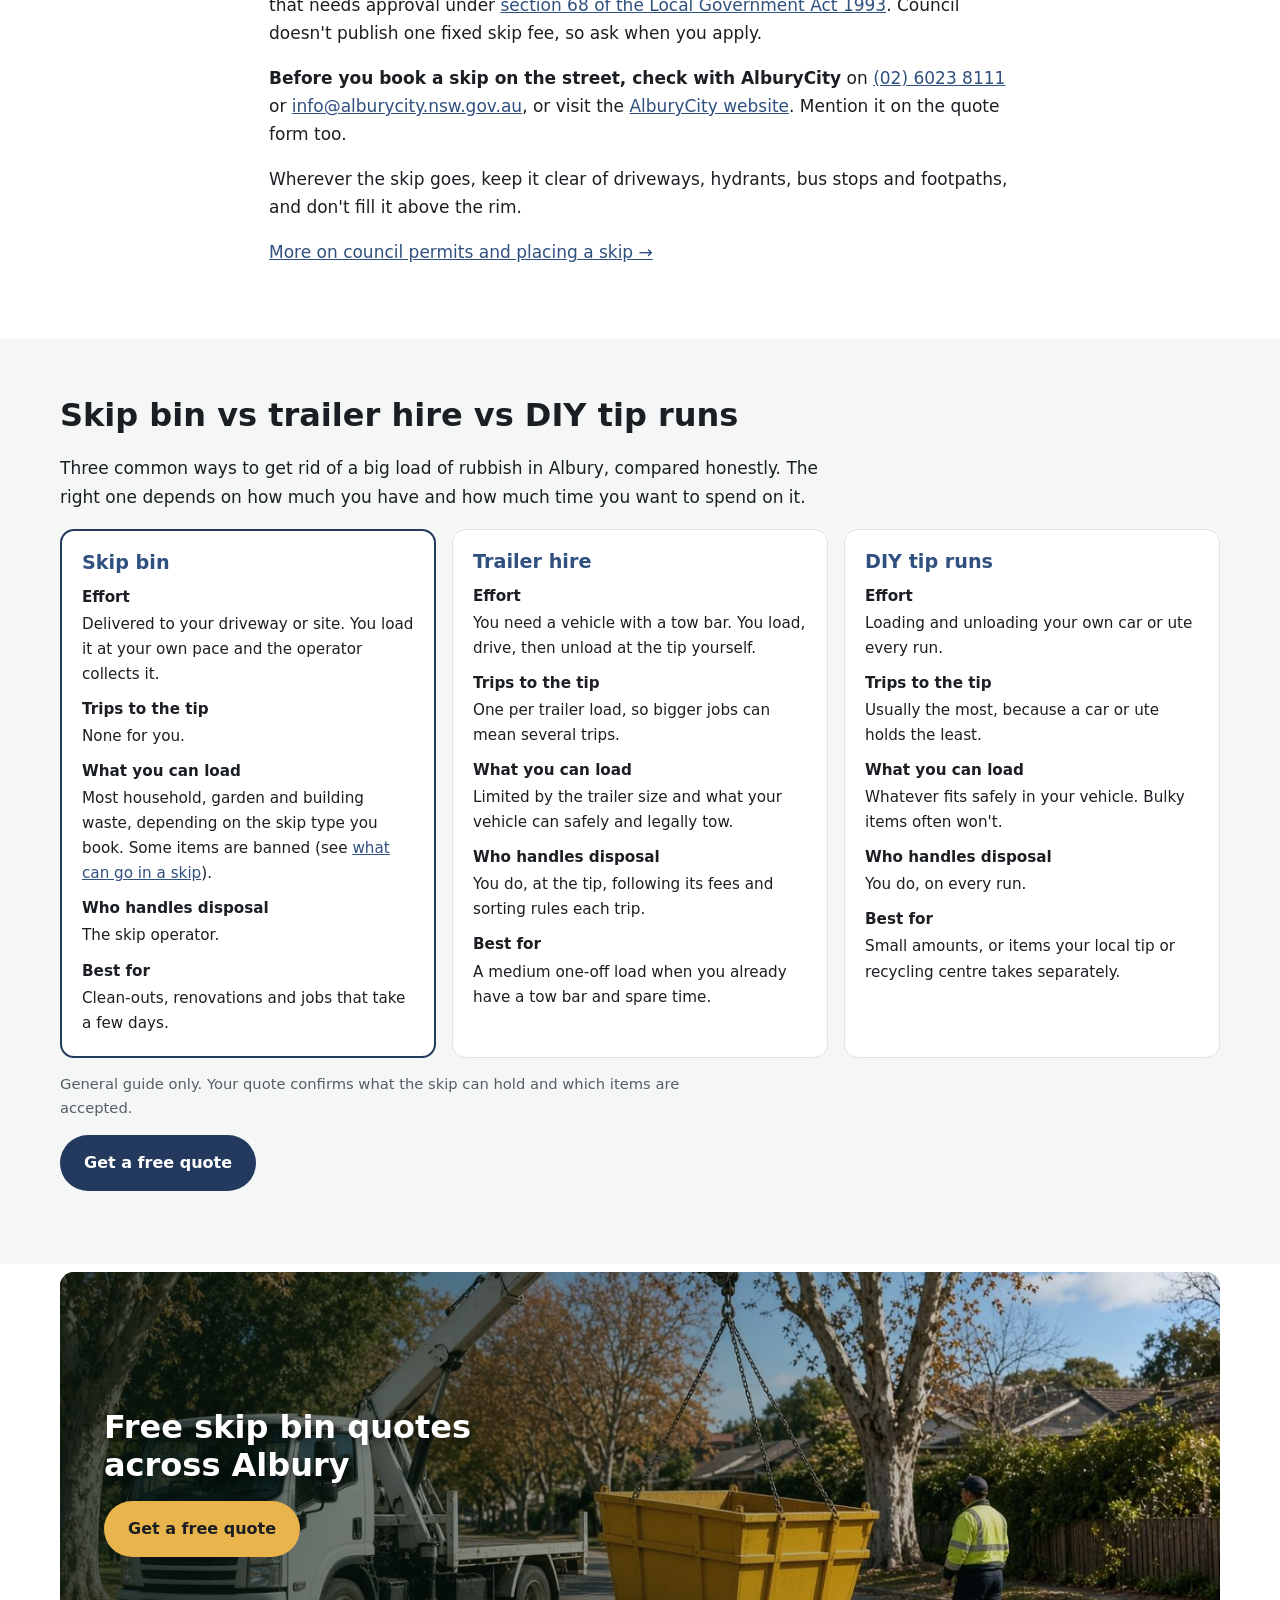
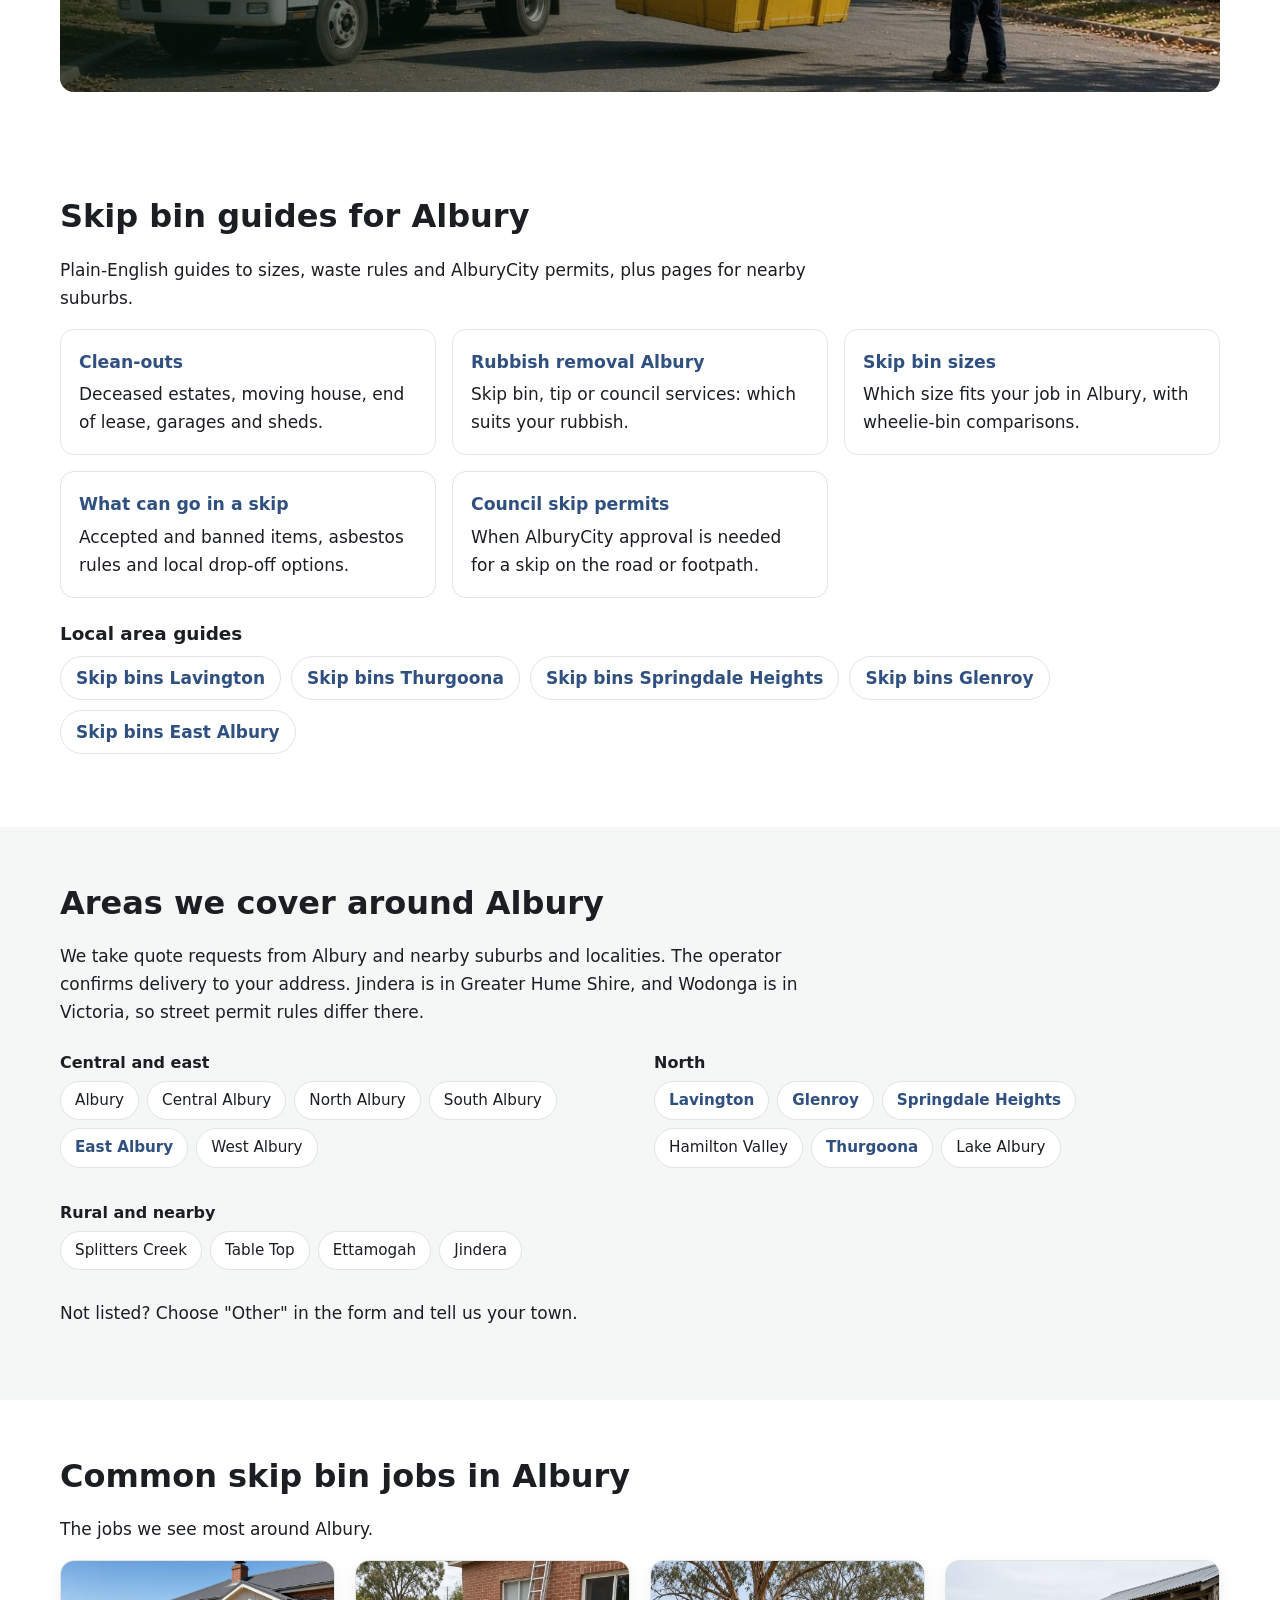
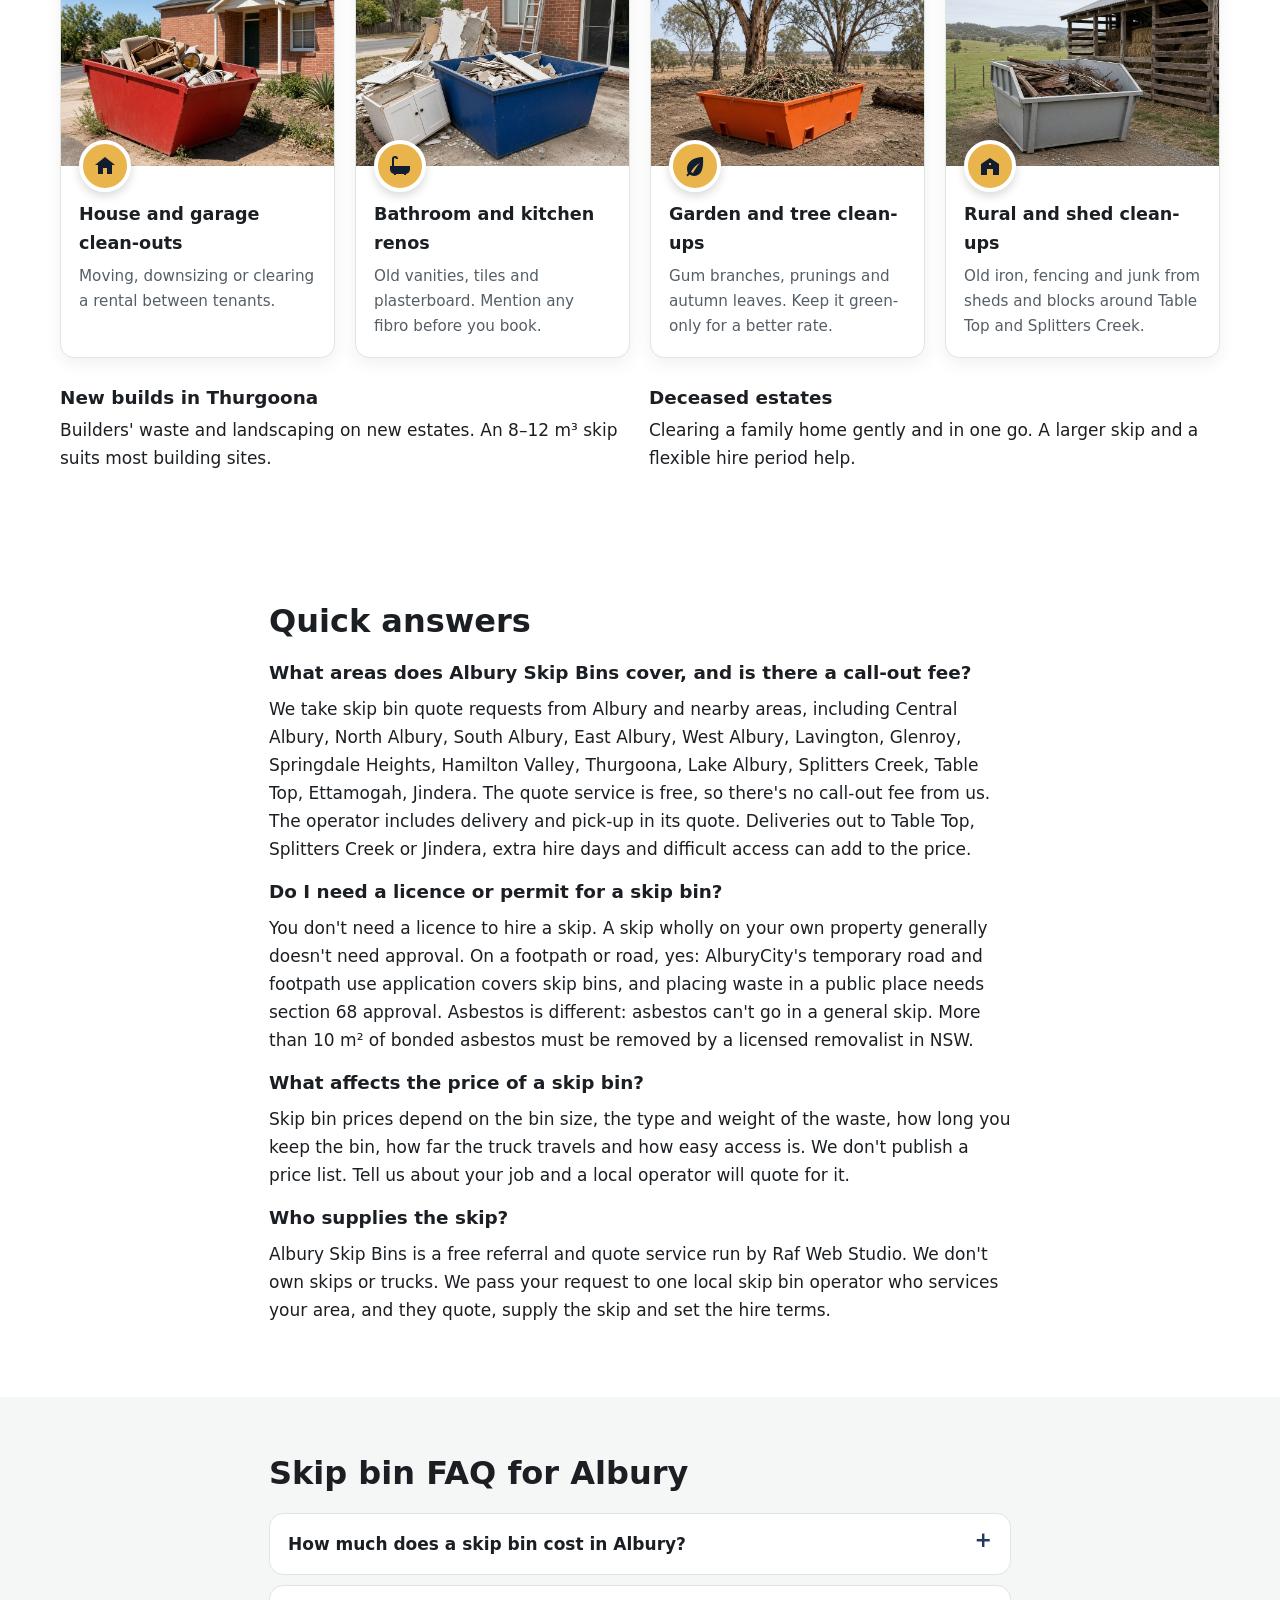
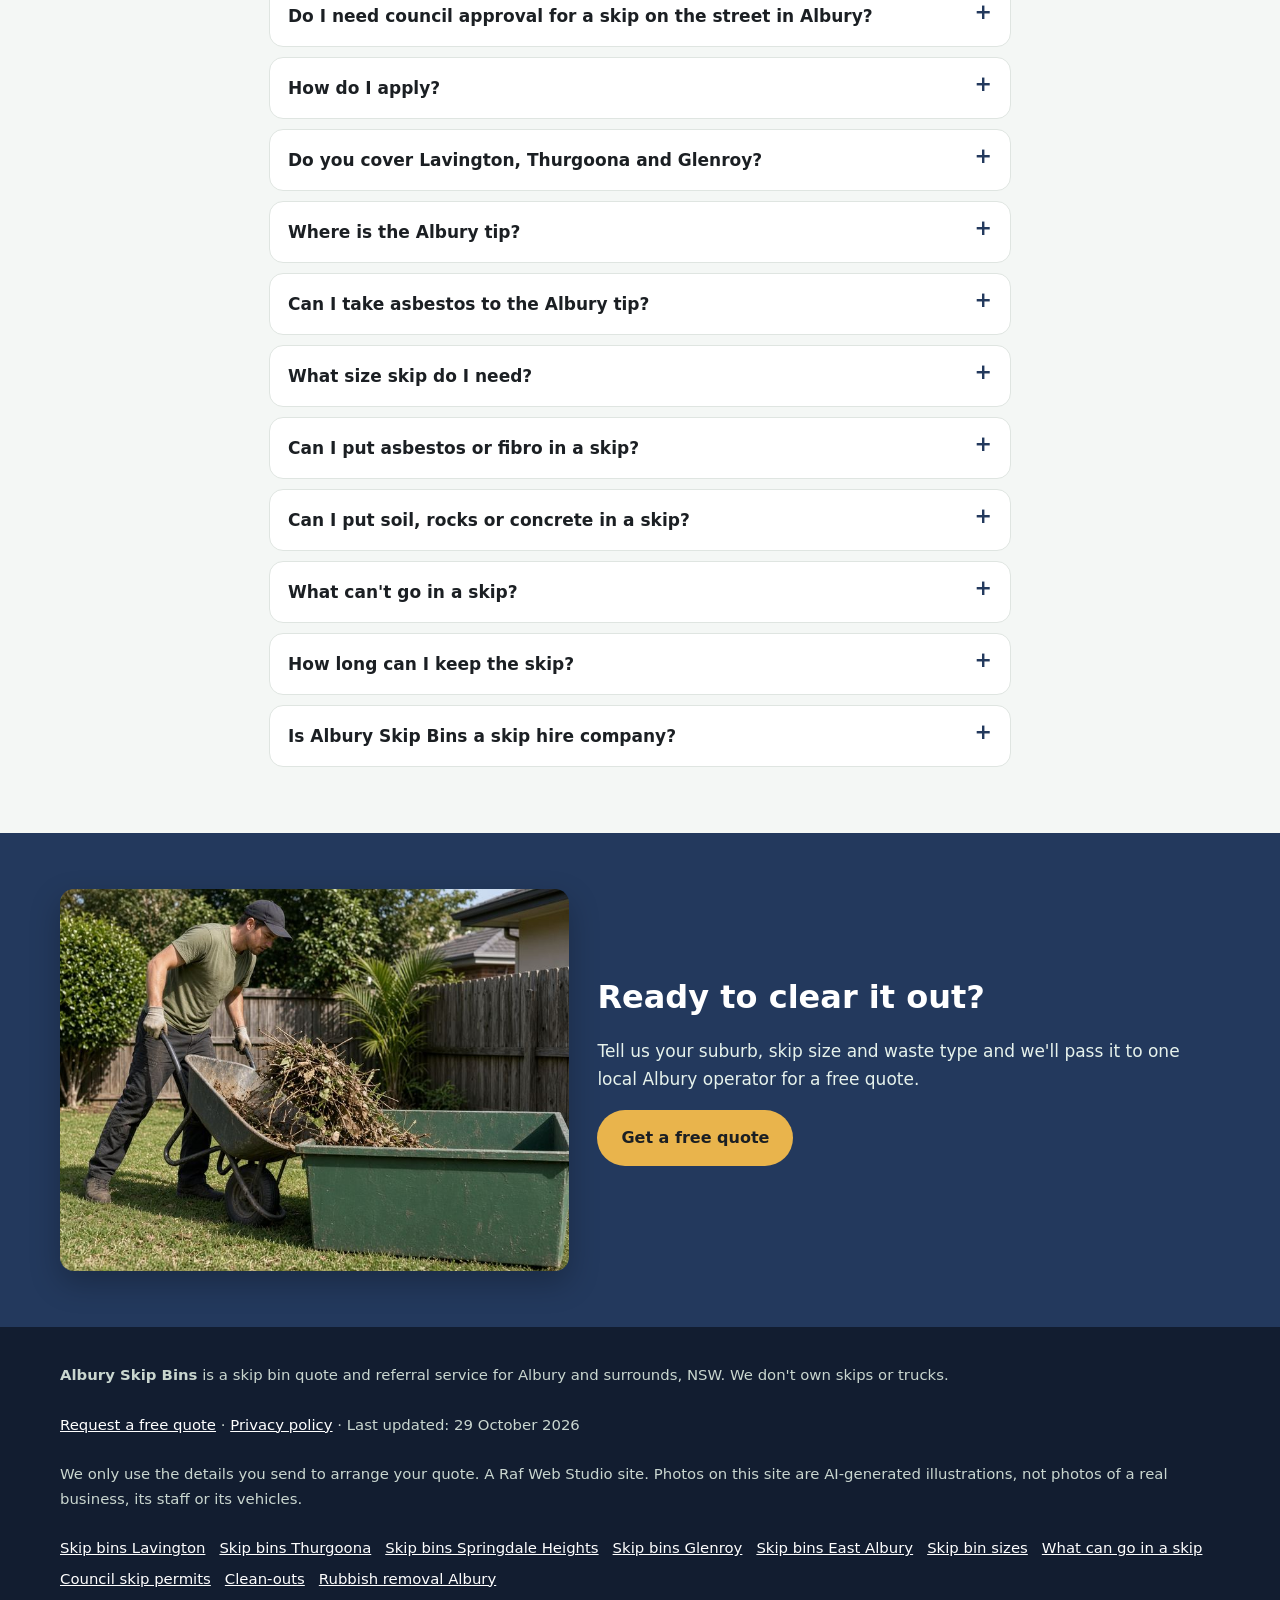
==== commit e3717d9e: "Homepage v3: service+town tagline and big quote button, 'What do you need?' tiles, comparison sectio" ====
--- a/index.html
+++ b/index.html
@@ -39,7 +39,7 @@
  "name": "Skip Bins Albury | Free Skip Bin Hire Quotes in Albury NSW",
  "description": "Skip bins in Albury, Lavington, Thurgoona, Springdale Heights, Glenroy and East Albury. Tell us your suburb, size and waste type and get a free quote from one local skip bin operator.",
  "inLanguage": "en-AU",
- "dateModified": "2026-10-24",
+ "dateModified": "2026-10-29",
  "isPartOf": {
   "@id": "https://alburyskipbins.com/#website"
  },
@@ -143,7 +143,7 @@
 {
  "@context": "https://schema.org",
  "@type": "WebSite",
- "dateModified": "2026-10-24",
+ "dateModified": "2026-10-29",
  "@id": "https://alburyskipbins.com/#website",
  "name": "Albury Skip Bins",
  "url": "https://alburyskipbins.com/",
@@ -370,6 +370,29 @@
  ]
 }
 </script>
+<!--h3:css--><style>
+.h3-tag{font-size:1.2rem;font-weight:600;margin:.2em 0 .9em;color:#fff;text-shadow:0 1px 3px rgba(0,0,0,.6);max-width:36em}
+.btn-xl{font-size:1.15rem;padding:16px 30px;min-height:54px;box-shadow:0 6px 18px rgba(0,0,0,.25)}
+.h3-cta{margin:0 0 18px}
+.need-grid{display:grid;grid-template-columns:repeat(2,minmax(0,1fr));gap:12px;margin-top:18px}
+@media(min-width:800px){.need-grid{grid-template-columns:repeat(4,minmax(0,1fr));gap:16px}}
+.need-grid a{display:flex;flex-direction:column;justify-content:center;min-height:96px;padding:16px;background:#fff;border:2px solid var(--line);border-radius:var(--radius);text-decoration:none;color:var(--ink);line-height:1.35}
+.need-grid a:hover,.need-grid a:focus-visible{border-color:var(--green);background:var(--soft)}
+.need-grid strong{color:var(--green-2);font-size:1.05rem;margin-bottom:4px}
+.need-grid strong::after{content:" \2192"}
+.need-grid span{font-size:.92rem;color:var(--muted)}
+.cmp{display:grid;gap:16px;margin-top:18px}
+@media(min-width:900px){.cmp{grid-template-columns:repeat(3,minmax(0,1fr))}}
+.cmp article{background:#fff;border:1px solid var(--line);border-radius:var(--radius);padding:20px}
+.cmp article.cmp-main{border:2px solid var(--green)}
+.cmp h3{margin:0 0 10px;font-size:1.2rem;color:var(--green-2)}
+.cmp dl{margin:0}.cmp dt{font-weight:700;margin-top:10px;font-size:.95rem}.cmp dd{margin:2px 0 0;color:var(--ink);font-size:.95rem}
+.cmp-note{font-size:.92rem;color:var(--muted);margin-top:14px;max-width:46em}
+.mobile-call{transition:transform .2s ease;padding-bottom:calc(10px + env(safe-area-inset-bottom))}
+.mobile-call .btn{min-height:48px;font-size:1.05rem}
+.mobile-call.mc-off{transform:translateY(120%)}
+@media(prefers-reduced-motion:reduce){.mobile-call{transition:none}}
+</style><!--/h3:css-->
 </head>
 <body>
 <a class="skip-link" href="#main">Skip to content</a>
@@ -395,11 +418,12 @@
   </picture>
   <div class="wrap hero-grid">
     <div class="hero-copy">
-      <h1 id="h1">Skip Bins Albury: Free Skip Bin Hire Quotes Across Albury</h1>
-      <p class="summary">In short: Albury Skip Bins is a free quote service, not a skip hire company. Tell us your suburb and job, and we pass it to one local skip bin operator, who quotes you directly.</p>
+      <h1 id="h1">Skip Bins Albury: Free Skip Bin Hire Quotes Across Albury</h1><!--h3:hero-->
+      <p class="h3-tag">Skip bin hire in Albury: tell us the job and get one free quote from a local operator.</p>
+      <p class="h3-cta"><a class="btn btn-call btn-xl" href="#quote">Get a free quote</a></p><!--/h3:hero-->      <p class="summary">In short: Albury Skip Bins is a free quote service, not a skip hire company. Tell us your suburb and job, and we pass it to one local skip bin operator, who quotes you directly.</p>
       <p class="lead">Renovating a red-brick home in East Albury, building in Thurgoona or clearing out the shed in Lavington? Tell us your suburb, skip size and waste type, and we'll pass it to one local skip bin operator for a free, no-obligation quote.</p>
       <div class="ctas"><a class="btn btn-ghost" href="#sizes">Skip size guide</a><a class="btn btn-ghost" href="#council">Council rules</a></div>
-      <p class="updated">Last updated: 24 October 2026</p>
+      <p class="updated">Last updated: 29 October 2026</p>
     </div>
     <div class="hero-form-card" id="quote">
       <h2 id="quote-h">Get a free skip bin quote in Albury</h2>
@@ -440,6 +464,15 @@
 <section class="trust" aria-label="Why use this service">
   <ul class="wrap trust-list"><li><svg viewBox="0 0 24 24" aria-hidden="true"><path fill="currentColor" d="M9 16.2 4.8 12l-1.4 1.4L9 19 21 7l-1.4-1.4z"/></svg><span><strong>Free quote</strong> for your exact job</span></li><li><svg viewBox="0 0 24 24" aria-hidden="true"><path fill="currentColor" d="M9 16.2 4.8 12l-1.4 1.4L9 19 21 7l-1.4-1.4z"/></svg><span><strong>One local operator,</strong> not a call-centre auction</span></li><li><svg viewBox="0 0 24 24" aria-hidden="true"><path fill="currentColor" d="M9 16.2 4.8 12l-1.4 1.4L9 19 21 7l-1.4-1.4z"/></svg><span><strong>Albury, Lavington, Thurgoona, Glenroy</strong> and surrounds</span></li><li><svg viewBox="0 0 24 24" aria-hidden="true"><path fill="currentColor" d="M9 16.2 4.8 12l-1.4 1.4L9 19 21 7l-1.4-1.4z"/></svg><span><strong>No obligation</strong> to book</span></li></ul>
 </section>
+<!--h3:need-->
+<section id="need" aria-labelledby="need-h">
+  <div class="wrap">
+    <h2 id="need-h">What do you need a skip for in Albury?</h2>
+    <p class="intro">Tap the closest match to read more, or go straight to the <a href="#quote">free quote form</a>.</p>
+    <div class="need-grid"><a href="/clean-outs/"><strong>Home &amp; garage clean-outs</strong><span>Moving, downsizing, estates and sheds.</span></a><a href="/rubbish-removal-albury/"><strong>Rubbish removal Albury</strong><span>Skip, tip run or council pick-up.</span></a><a href="#jobs"><strong>Renovation waste</strong><span>Bathrooms, kitchens, flooring and tiles.</span></a><a href="#jobs"><strong>Garden &amp; green waste</strong><span>Branches, prunings and storm clean-ups.</span></a><a href="#quote"><strong>Builders' waste</strong><span>Small builds, decks and site clean-ups.</span></a><a href="/skip-bin-sizes/"><strong>Skip bin sizes</strong><span>Which size fits your job.</span></a><a href="/what-can-go-in-a-skip/"><strong>What can go in a skip</strong><span>Accepted and banned items.</span></a><a href="/skip-bin-council-permit/"><strong>Council skip permits</strong><span>When a skip on the street needs approval.</span></a></div>
+  </div>
+</section>
+<!--/h3:need-->
 <section id="how" aria-labelledby="how-h">
   <div class="wrap">
     <h2 id="how-h">How it works</h2>
@@ -515,7 +548,7 @@
 <section id="council" aria-labelledby="council-h">
   <div class="wrap intro">
     <h2 id="council-h">Putting a skip on the street: AlburyCity rules</h2>
-    <p class="updated-dark">Last updated: 24 October 2026</p>
+    <p class="updated-dark">Last updated: 29 October 2026</p>
     <h3>On your own property</h3>
     <p>Your own driveway, yard or a firm patch of ground is the easiest place for a skip. Council's approvals cover skips on a footpath, road or other <em>public place</em>, so a bin wholly on your property generally doesn't need them. Put planks under the bin if you're worried about your driveway.</p>
     <h3>On the road, footpath or nature strip</h3>
@@ -525,6 +558,17 @@
     <p><a href="/skip-bin-council-permit/">More on council permits and placing a skip →</a></p>
   </div>
 </section>
+<!--h3:compare-->
+<section class="alt" id="compare" aria-labelledby="compare-h">
+  <div class="wrap">
+    <h2 id="compare-h">Skip bin vs trailer hire vs DIY tip runs</h2>
+    <p class="intro">Three common ways to get rid of a big load of rubbish in Albury, compared honestly. The right one depends on how much you have and how much time you want to spend on it.</p>
+    <div class="cmp"><article class="cmp-main"><h3>Skip bin</h3><dl><dt>Effort</dt><dd>Delivered to your driveway or site. You load it at your own pace and the operator collects it.</dd><dt>Trips to the tip</dt><dd>None for you.</dd><dt>What you can load</dt><dd>Most household, garden and building waste, depending on the skip type you book. Some items are banned (see <a href="/what-can-go-in-a-skip/">what can go in a skip</a>).</dd><dt>Who handles disposal</dt><dd>The skip operator.</dd><dt>Best for</dt><dd>Clean-outs, renovations and jobs that take a few days.</dd></dl></article><article><h3>Trailer hire</h3><dl><dt>Effort</dt><dd>You need a vehicle with a tow bar. You load, drive, then unload at the tip yourself.</dd><dt>Trips to the tip</dt><dd>One per trailer load, so bigger jobs can mean several trips.</dd><dt>What you can load</dt><dd>Limited by the trailer size and what your vehicle can safely and legally tow.</dd><dt>Who handles disposal</dt><dd>You do, at the tip, following its fees and sorting rules each trip.</dd><dt>Best for</dt><dd>A medium one-off load when you already have a tow bar and spare time.</dd></dl></article><article><h3>DIY tip runs</h3><dl><dt>Effort</dt><dd>Loading and unloading your own car or ute every run.</dd><dt>Trips to the tip</dt><dd>Usually the most, because a car or ute holds the least.</dd><dt>What you can load</dt><dd>Whatever fits safely in your vehicle. Bulky items often won't.</dd><dt>Who handles disposal</dt><dd>You do, on every run.</dd><dt>Best for</dt><dd>Small amounts, or items your local tip or recycling centre takes separately.</dd></dl></article></div>
+    <p class="cmp-note">General guide only. Your quote confirms what the skip can hold and which items are accepted.</p>
+    <p><a class="btn btn-primary" href="#quote">Get a free quote</a></p>
+  </div>
+</section>
+<!--/h3:compare-->
 <section class="band-wrap" aria-label="Free skip bin quotes across Albury">
   <div class="wrap">
     <div class="truck-band">
@@ -627,7 +671,7 @@
 <footer class="site-footer">
   <div class="wrap">
     <p><strong>Albury Skip Bins</strong> is a skip bin quote and referral service for Albury and surrounds, NSW. We don't own skips or trucks.</p>
-    <p><a href="#quote">Request a free quote</a> · <a href="privacy.html">Privacy policy</a> · Last updated: 24 October 2026</p>
+    <p><a href="#quote">Request a free quote</a> · <a href="privacy.html">Privacy policy</a> · Last updated: 29 October 2026</p>
     <p>We only use the details you send to arrange your quote. A Raf Web Studio site. Photos on this site are AI-generated illustrations, not photos of a real business, its staff or its vehicles.</p>
     <p class="footer-links"><a href="/skip-bins-lavington/">Skip bins Lavington</a> <a href="/skip-bins-thurgoona/">Skip bins Thurgoona</a> <a href="/skip-bins-springdale-heights/">Skip bins Springdale Heights</a> <a href="/skip-bins-glenroy/">Skip bins Glenroy</a> <a href="/skip-bins-east-albury/">Skip bins East Albury</a> <a href="/skip-bin-sizes/">Skip bin sizes</a> <a href="/what-can-go-in-a-skip/">What can go in a skip</a> <a href="/skip-bin-council-permit/">Council skip permits</a> <a href="/clean-outs/">Clean-outs</a> <a href="/rubbish-removal-albury/">Rubbish removal Albury</a></p>
   </div>
@@ -637,5 +681,6 @@
   <a class="btn btn-call" href="#quote">Get a free quote</a>
 </div>
 <script src="form.js" defer></script>
+<!--h3:js--><script>(function(){var b=document.querySelector('.mobile-call'),q=document.getElementById('quote');if(!b||!q||!('IntersectionObserver' in window))return;new IntersectionObserver(function(e){b.classList.toggle('mc-off',e[0].isIntersecting)},{threshold:.15}).observe(q)})();</script><!--/h3:js-->
 </body>
 </html>
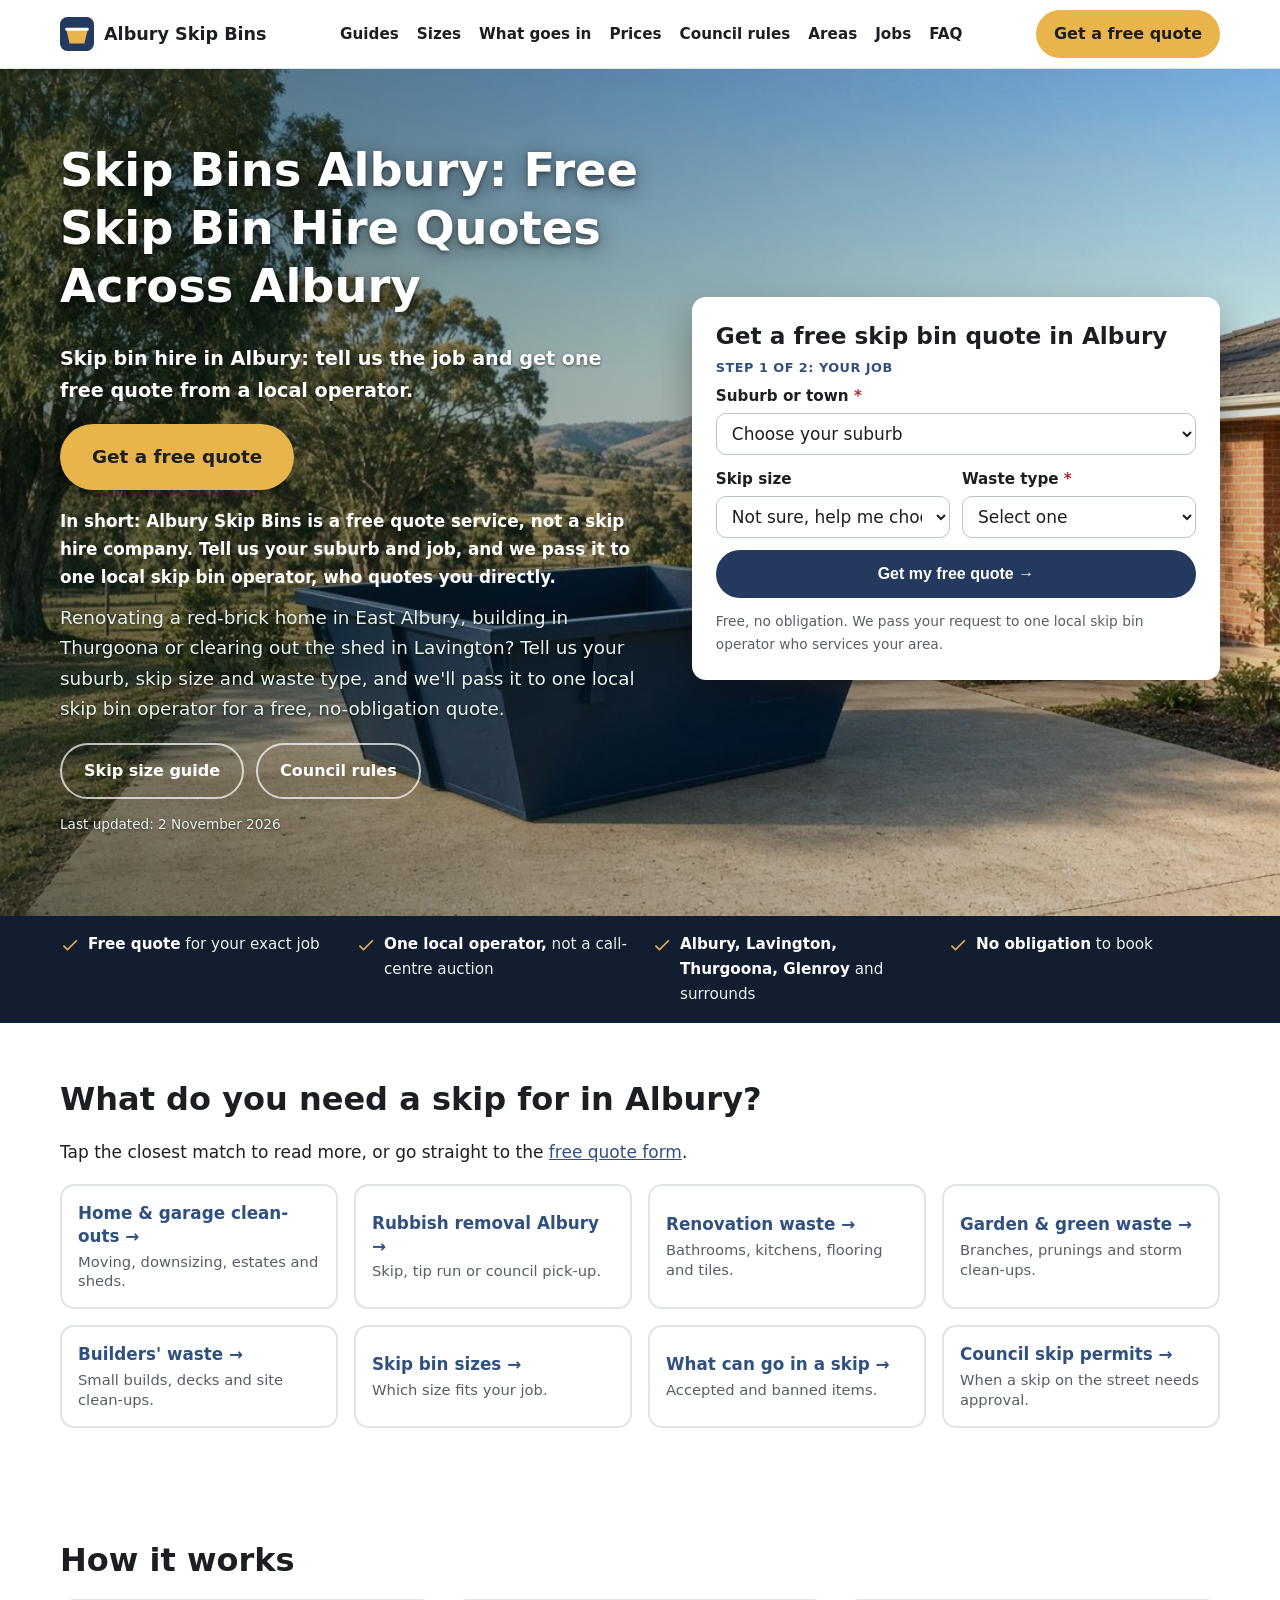
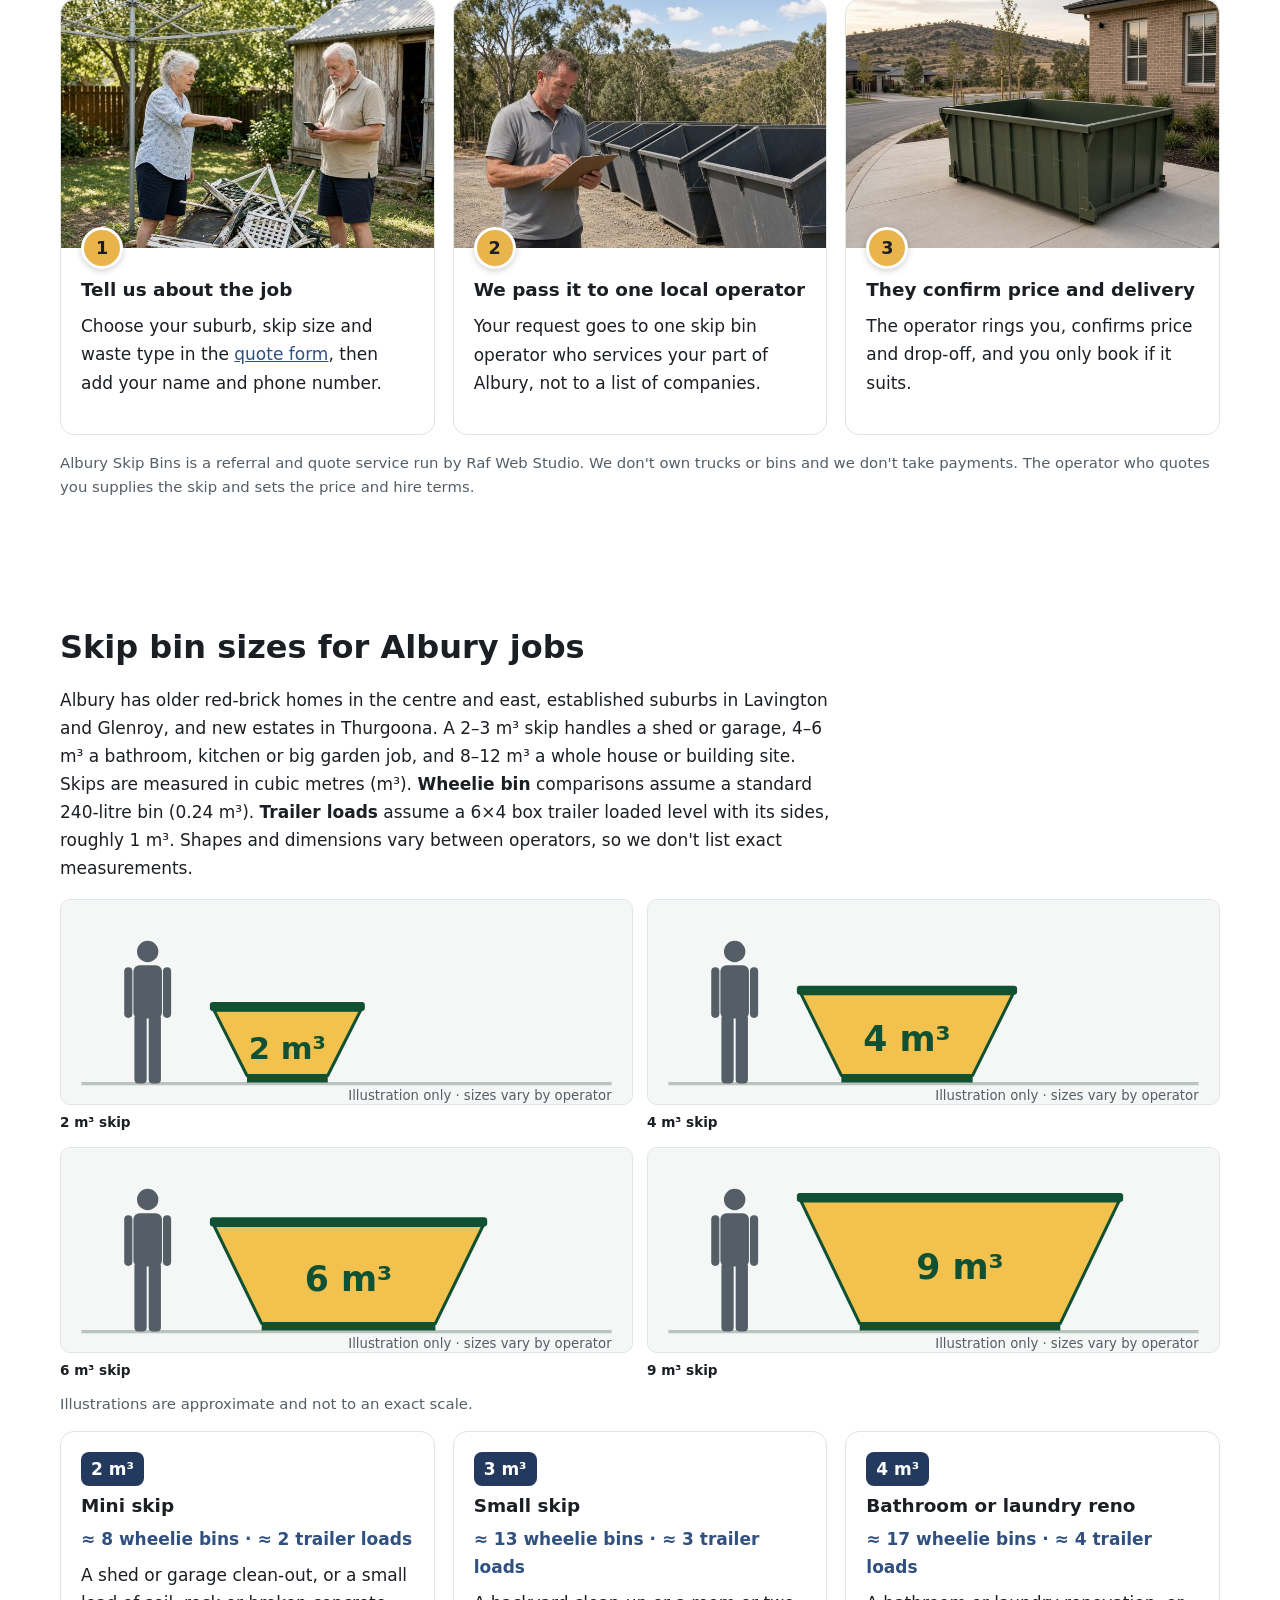
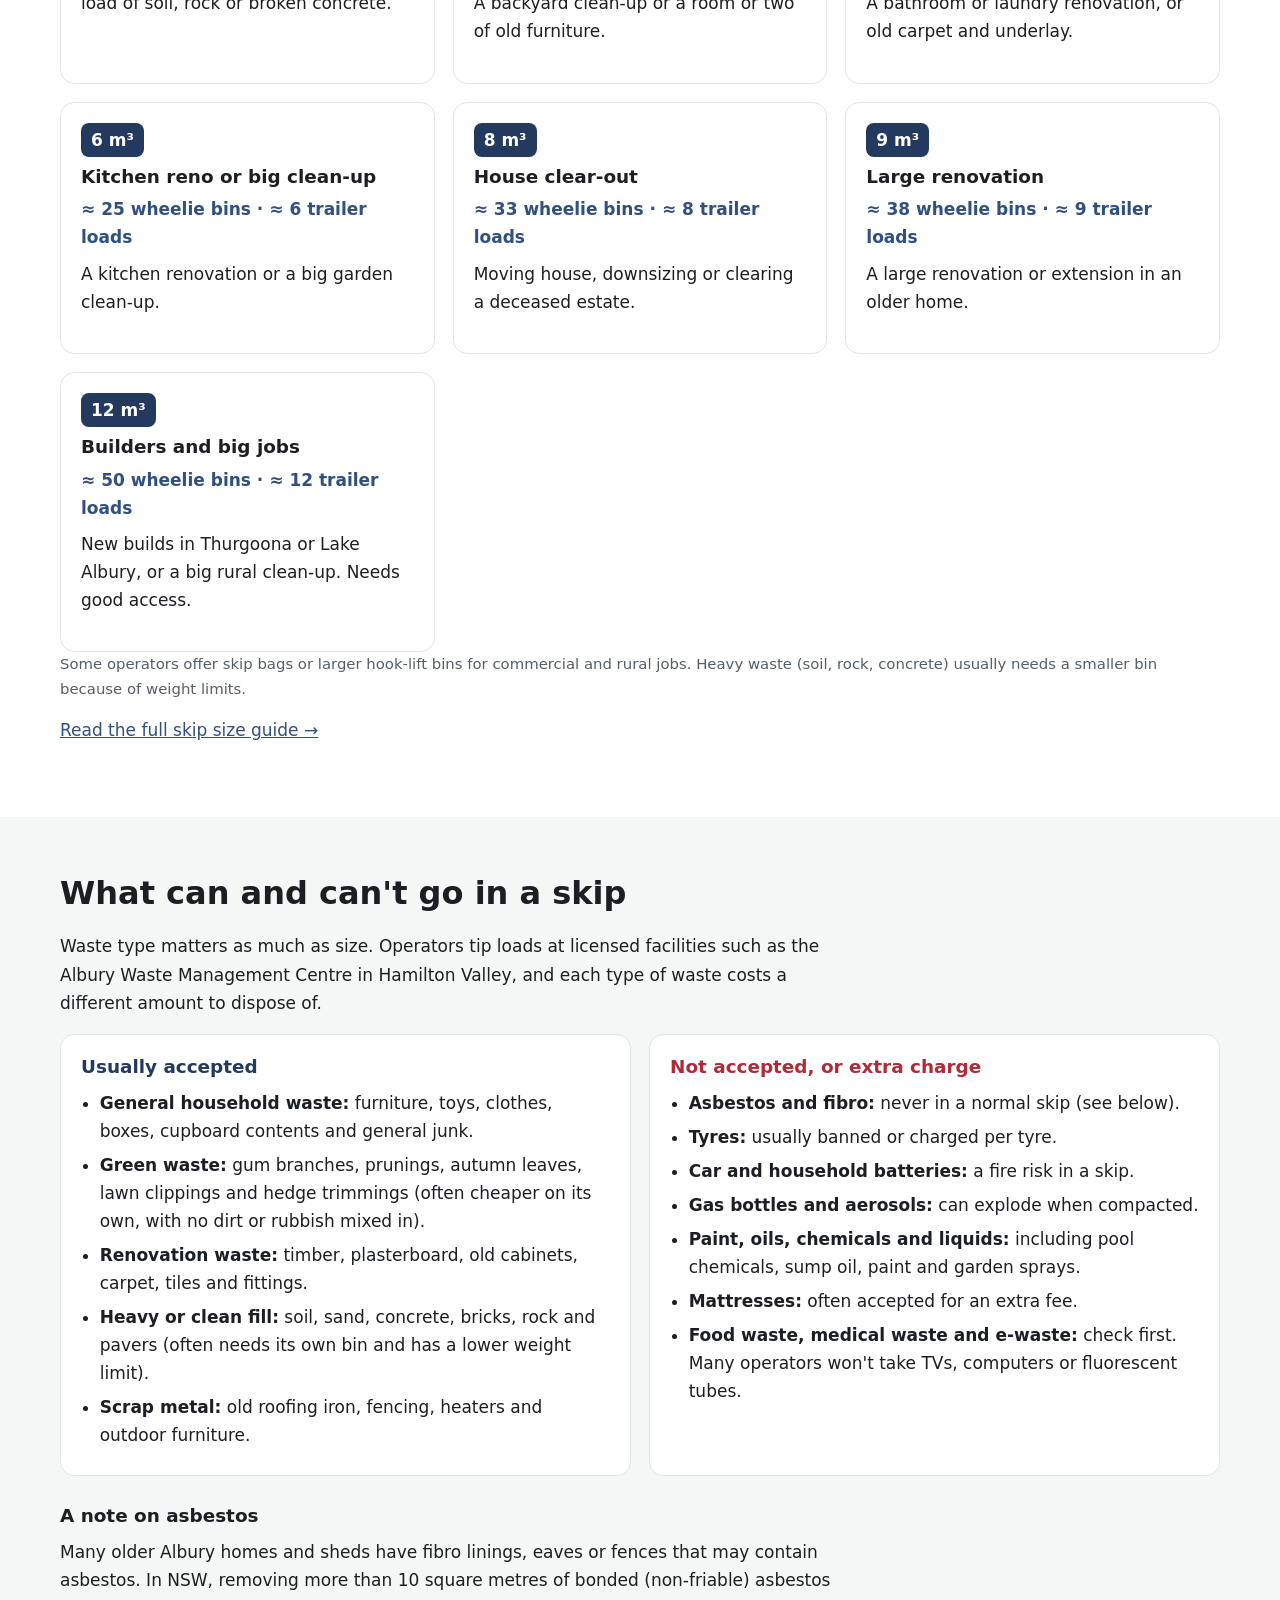
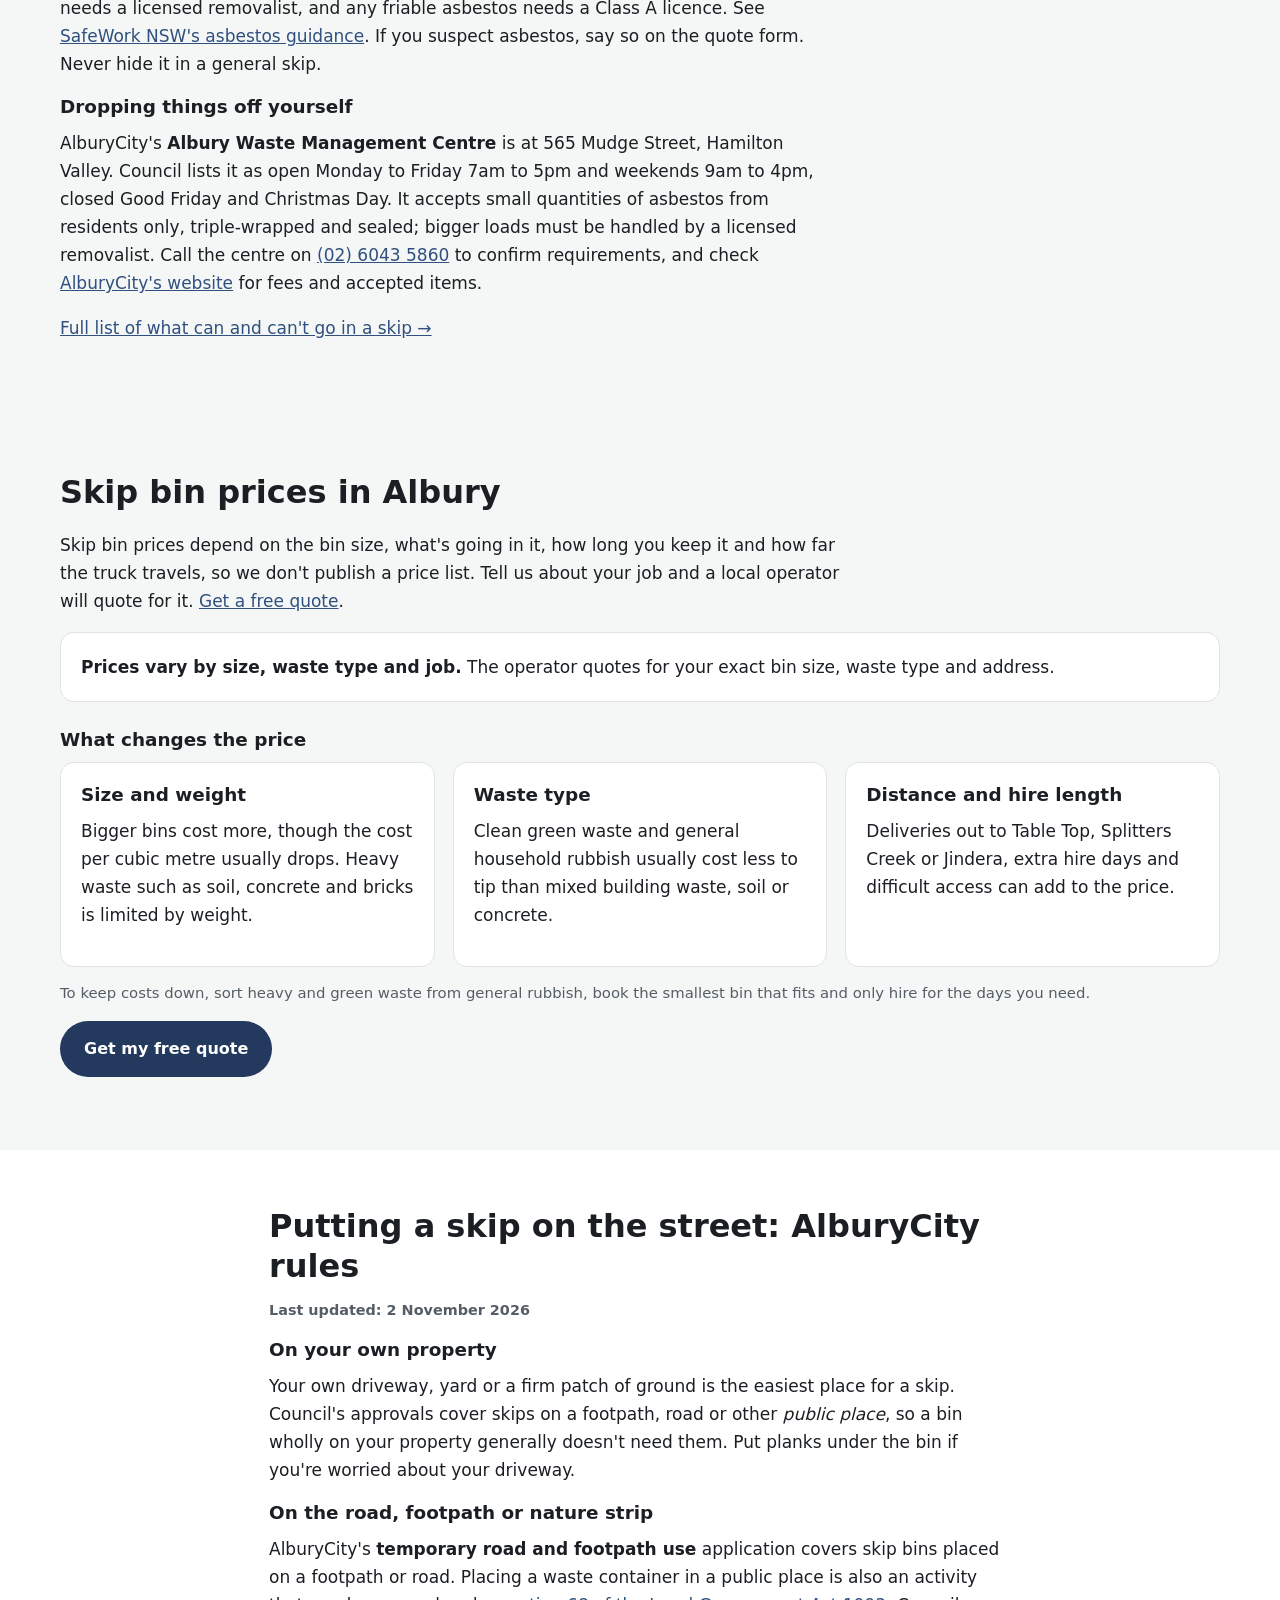
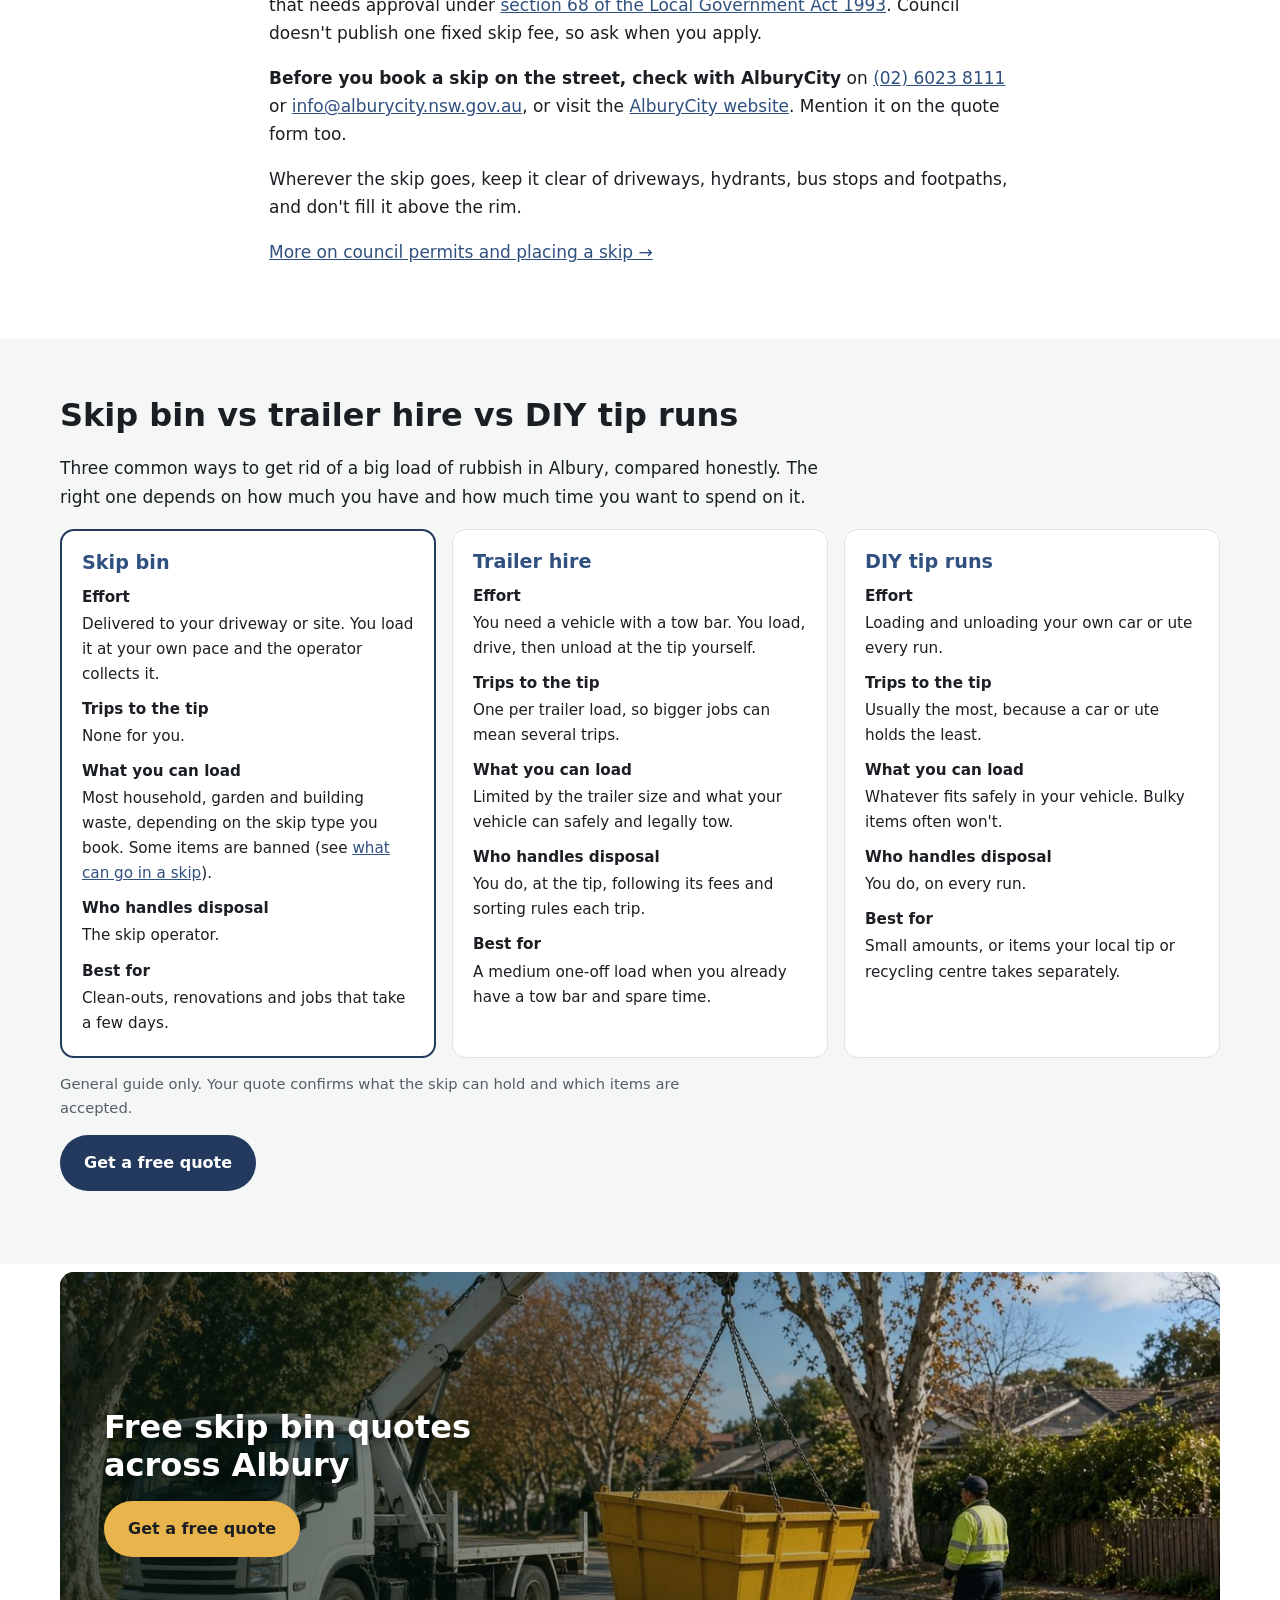
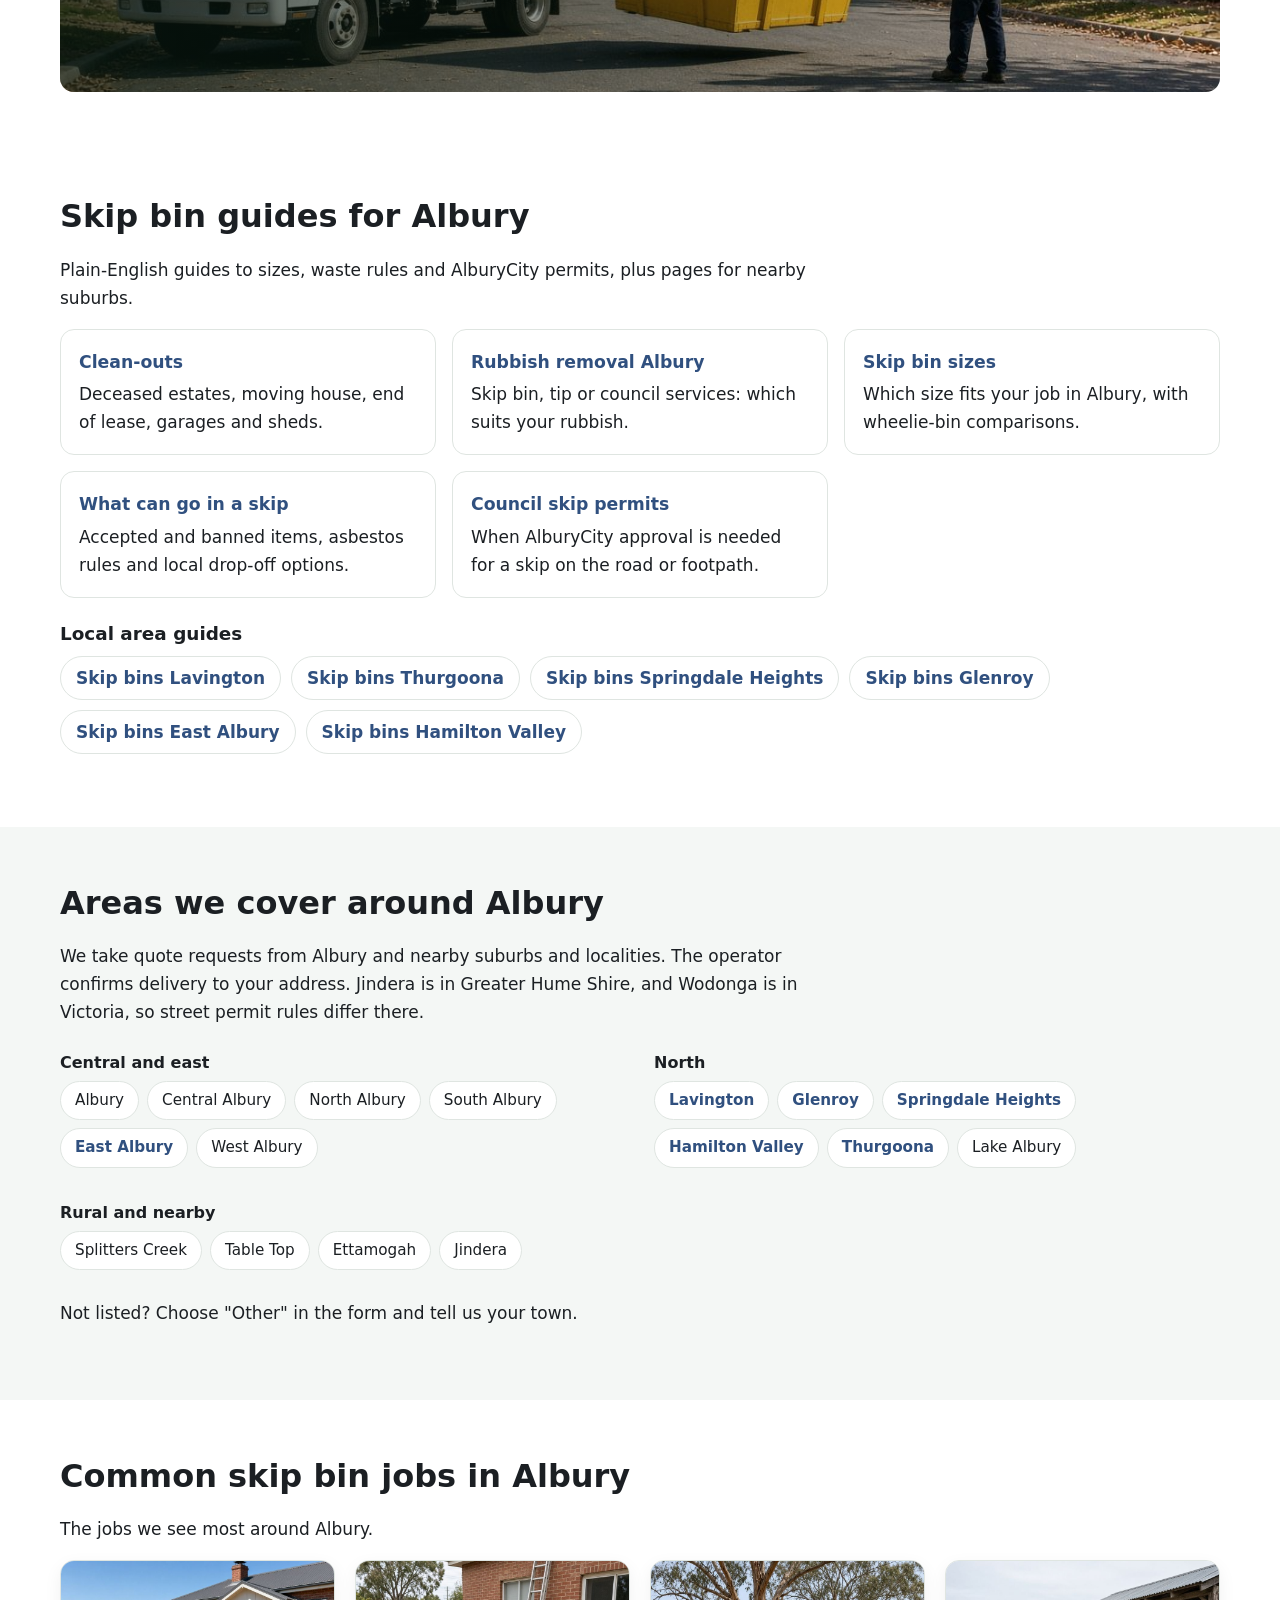
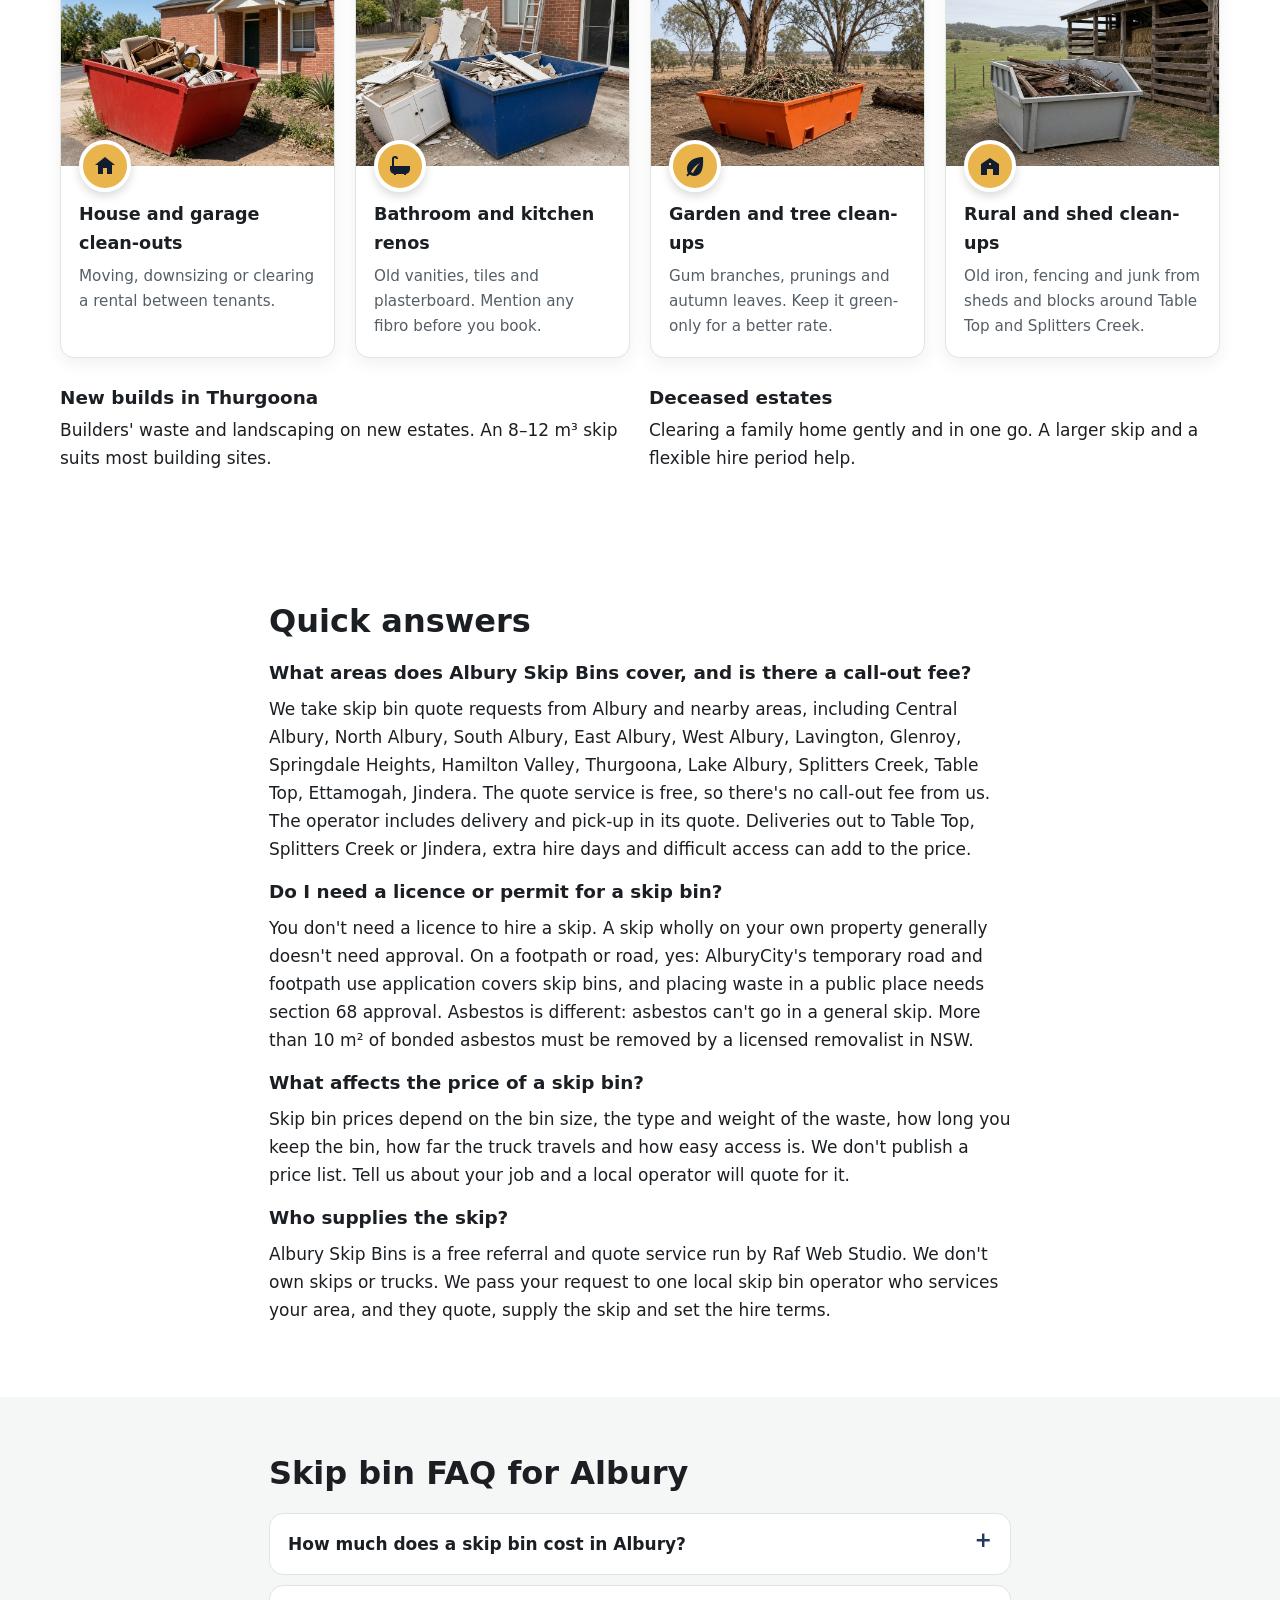
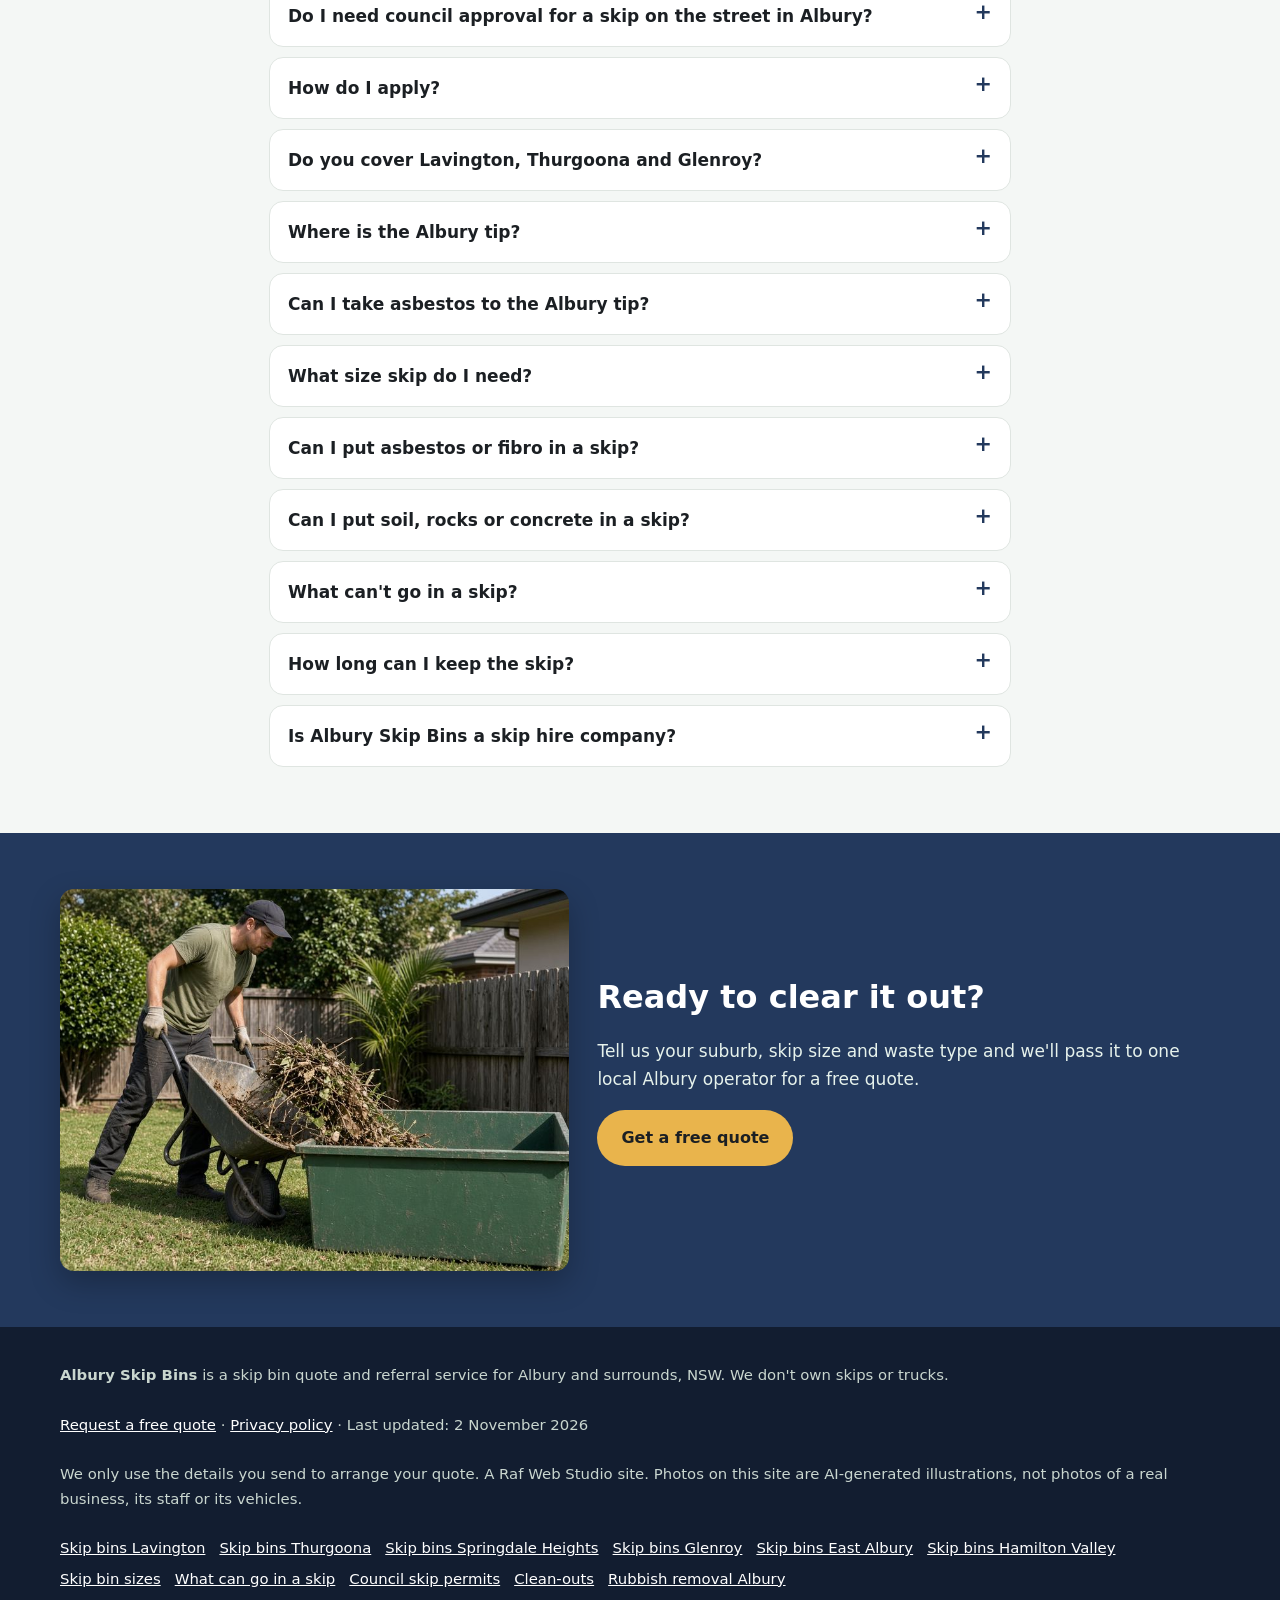
==== commit d7babd30: "SEO batch 4: new /skip-bins-hamilton-valley/ suburb page, linked from homepage, footers, area lists," ====
--- a/index.html
+++ b/index.html
@@ -39,7 +39,7 @@
  "name": "Skip Bins Albury | Free Skip Bin Hire Quotes in Albury NSW",
  "description": "Skip bins in Albury, Lavington, Thurgoona, Springdale Heights, Glenroy and East Albury. Tell us your suburb, size and waste type and get a free quote from one local skip bin operator.",
  "inLanguage": "en-AU",
- "dateModified": "2026-10-29",
+ "dateModified": "2026-11-02",
  "isPartOf": {
   "@id": "https://alburyskipbins.com/#website"
  },
@@ -143,7 +143,7 @@
 {
  "@context": "https://schema.org",
  "@type": "WebSite",
- "dateModified": "2026-10-29",
+ "dateModified": "2026-11-02",
  "@id": "https://alburyskipbins.com/#website",
  "name": "Albury Skip Bins",
  "url": "https://alburyskipbins.com/",
@@ -423,7 +423,7 @@
       <p class="h3-cta"><a class="btn btn-call btn-xl" href="#quote">Get a free quote</a></p><!--/h3:hero-->      <p class="summary">In short: Albury Skip Bins is a free quote service, not a skip hire company. Tell us your suburb and job, and we pass it to one local skip bin operator, who quotes you directly.</p>
       <p class="lead">Renovating a red-brick home in East Albury, building in Thurgoona or clearing out the shed in Lavington? Tell us your suburb, skip size and waste type, and we'll pass it to one local skip bin operator for a free, no-obligation quote.</p>
       <div class="ctas"><a class="btn btn-ghost" href="#sizes">Skip size guide</a><a class="btn btn-ghost" href="#council">Council rules</a></div>
-      <p class="updated">Last updated: 29 October 2026</p>
+      <p class="updated">Last updated: 2 November 2026</p>
     </div>
     <div class="hero-form-card" id="quote">
       <h2 id="quote-h">Get a free skip bin quote in Albury</h2>
@@ -548,7 +548,7 @@
 <section id="council" aria-labelledby="council-h">
   <div class="wrap intro">
     <h2 id="council-h">Putting a skip on the street: AlburyCity rules</h2>
-    <p class="updated-dark">Last updated: 29 October 2026</p>
+    <p class="updated-dark">Last updated: 2 November 2026</p>
     <h3>On your own property</h3>
     <p>Your own driveway, yard or a firm patch of ground is the easiest place for a skip. Council's approvals cover skips on a footpath, road or other <em>public place</em>, so a bin wholly on your property generally doesn't need them. Put planks under the bin if you're worried about your driveway.</p>
     <h3>On the road, footpath or nature strip</h3>
@@ -586,7 +586,7 @@
     <p class="intro">Plain-English guides to sizes, waste rules and AlburyCity permits, plus pages for nearby suburbs.</p>
     <div class="guide-cards"><a href="/clean-outs/"><strong>Clean-outs</strong>Deceased estates, moving house, end of lease, garages and sheds.</a><a href="/rubbish-removal-albury/"><strong>Rubbish removal Albury</strong>Skip bin, tip or council services: which suits your rubbish.</a><a href="/skip-bin-sizes/"><strong>Skip bin sizes</strong>Which size fits your job in Albury, with wheelie-bin comparisons.</a><a href="/what-can-go-in-a-skip/"><strong>What can go in a skip</strong>Accepted and banned items, asbestos rules and local drop-off options.</a><a href="/skip-bin-council-permit/"><strong>Council skip permits</strong>When AlburyCity approval is needed for a skip on the road or footpath.</a></div>
     <h3 style="margin-top:24px">Local area guides</h3>
-    <ul class="link-list"><li><a href="/skip-bins-lavington/">Skip bins Lavington</a></li><li><a href="/skip-bins-thurgoona/">Skip bins Thurgoona</a></li><li><a href="/skip-bins-springdale-heights/">Skip bins Springdale Heights</a></li><li><a href="/skip-bins-glenroy/">Skip bins Glenroy</a></li><li><a href="/skip-bins-east-albury/">Skip bins East Albury</a></li></ul>
+    <ul class="link-list"><li><a href="/skip-bins-lavington/">Skip bins Lavington</a></li><li><a href="/skip-bins-thurgoona/">Skip bins Thurgoona</a></li><li><a href="/skip-bins-springdale-heights/">Skip bins Springdale Heights</a></li><li><a href="/skip-bins-glenroy/">Skip bins Glenroy</a></li><li><a href="/skip-bins-east-albury/">Skip bins East Albury</a></li><li><a href="/skip-bins-hamilton-valley/">Skip bins Hamilton Valley</a></li></ul>
   </div>
 </section>
 
@@ -594,7 +594,7 @@
   <div class="wrap">
     <h2 id="areas-h">Areas we cover around Albury</h2>
     <p class="intro">We take quote requests from Albury and nearby suburbs and localities. The operator confirms delivery to your address. Jindera is in Greater Hume Shire, and Wodonga is in Victoria, so street permit rules differ there.</p>
-    <div class="area-groups"><div class="area-group"><h3>Central and east</h3><ul class="areas"><li>Albury</li><li>Central Albury</li><li>North Albury</li><li>South Albury</li><li><a href="/skip-bins-east-albury/">East Albury</a></li><li>West Albury</li></ul></div><div class="area-group"><h3>North</h3><ul class="areas"><li><a href="/skip-bins-lavington/">Lavington</a></li><li><a href="/skip-bins-glenroy/">Glenroy</a></li><li><a href="/skip-bins-springdale-heights/">Springdale Heights</a></li><li>Hamilton Valley</li><li><a href="/skip-bins-thurgoona/">Thurgoona</a></li><li>Lake Albury</li></ul></div><div class="area-group"><h3>Rural and nearby</h3><ul class="areas"><li>Splitters Creek</li><li>Table Top</li><li>Ettamogah</li><li>Jindera</li></ul></div></div>
+    <div class="area-groups"><div class="area-group"><h3>Central and east</h3><ul class="areas"><li>Albury</li><li>Central Albury</li><li>North Albury</li><li>South Albury</li><li><a href="/skip-bins-east-albury/">East Albury</a></li><li>West Albury</li></ul></div><div class="area-group"><h3>North</h3><ul class="areas"><li><a href="/skip-bins-lavington/">Lavington</a></li><li><a href="/skip-bins-glenroy/">Glenroy</a></li><li><a href="/skip-bins-springdale-heights/">Springdale Heights</a></li><li><a href="/skip-bins-hamilton-valley/">Hamilton Valley</a></li><li><a href="/skip-bins-thurgoona/">Thurgoona</a></li><li>Lake Albury</li></ul></div><div class="area-group"><h3>Rural and nearby</h3><ul class="areas"><li>Splitters Creek</li><li>Table Top</li><li>Ettamogah</li><li>Jindera</li></ul></div></div>
     <p class="intro">Not listed? Choose "Other" in the form and tell us your town.</p>
   </div>
 </section>
@@ -671,9 +671,9 @@
 <footer class="site-footer">
   <div class="wrap">
     <p><strong>Albury Skip Bins</strong> is a skip bin quote and referral service for Albury and surrounds, NSW. We don't own skips or trucks.</p>
-    <p><a href="#quote">Request a free quote</a> · <a href="privacy.html">Privacy policy</a> · Last updated: 29 October 2026</p>
+    <p><a href="#quote">Request a free quote</a> · <a href="privacy.html">Privacy policy</a> · Last updated: 2 November 2026</p>
     <p>We only use the details you send to arrange your quote. A Raf Web Studio site. Photos on this site are AI-generated illustrations, not photos of a real business, its staff or its vehicles.</p>
-    <p class="footer-links"><a href="/skip-bins-lavington/">Skip bins Lavington</a> <a href="/skip-bins-thurgoona/">Skip bins Thurgoona</a> <a href="/skip-bins-springdale-heights/">Skip bins Springdale Heights</a> <a href="/skip-bins-glenroy/">Skip bins Glenroy</a> <a href="/skip-bins-east-albury/">Skip bins East Albury</a> <a href="/skip-bin-sizes/">Skip bin sizes</a> <a href="/what-can-go-in-a-skip/">What can go in a skip</a> <a href="/skip-bin-council-permit/">Council skip permits</a> <a href="/clean-outs/">Clean-outs</a> <a href="/rubbish-removal-albury/">Rubbish removal Albury</a></p>
+    <p class="footer-links"><a href="/skip-bins-lavington/">Skip bins Lavington</a> <a href="/skip-bins-thurgoona/">Skip bins Thurgoona</a> <a href="/skip-bins-springdale-heights/">Skip bins Springdale Heights</a> <a href="/skip-bins-glenroy/">Skip bins Glenroy</a> <a href="/skip-bins-east-albury/">Skip bins East Albury</a> <a href="/skip-bins-hamilton-valley/">Skip bins Hamilton Valley</a> <a href="/skip-bin-sizes/">Skip bin sizes</a> <a href="/what-can-go-in-a-skip/">What can go in a skip</a> <a href="/skip-bin-council-permit/">Council skip permits</a> <a href="/clean-outs/">Clean-outs</a> <a href="/rubbish-removal-albury/">Rubbish removal Albury</a></p>
   </div>
 </footer>
 
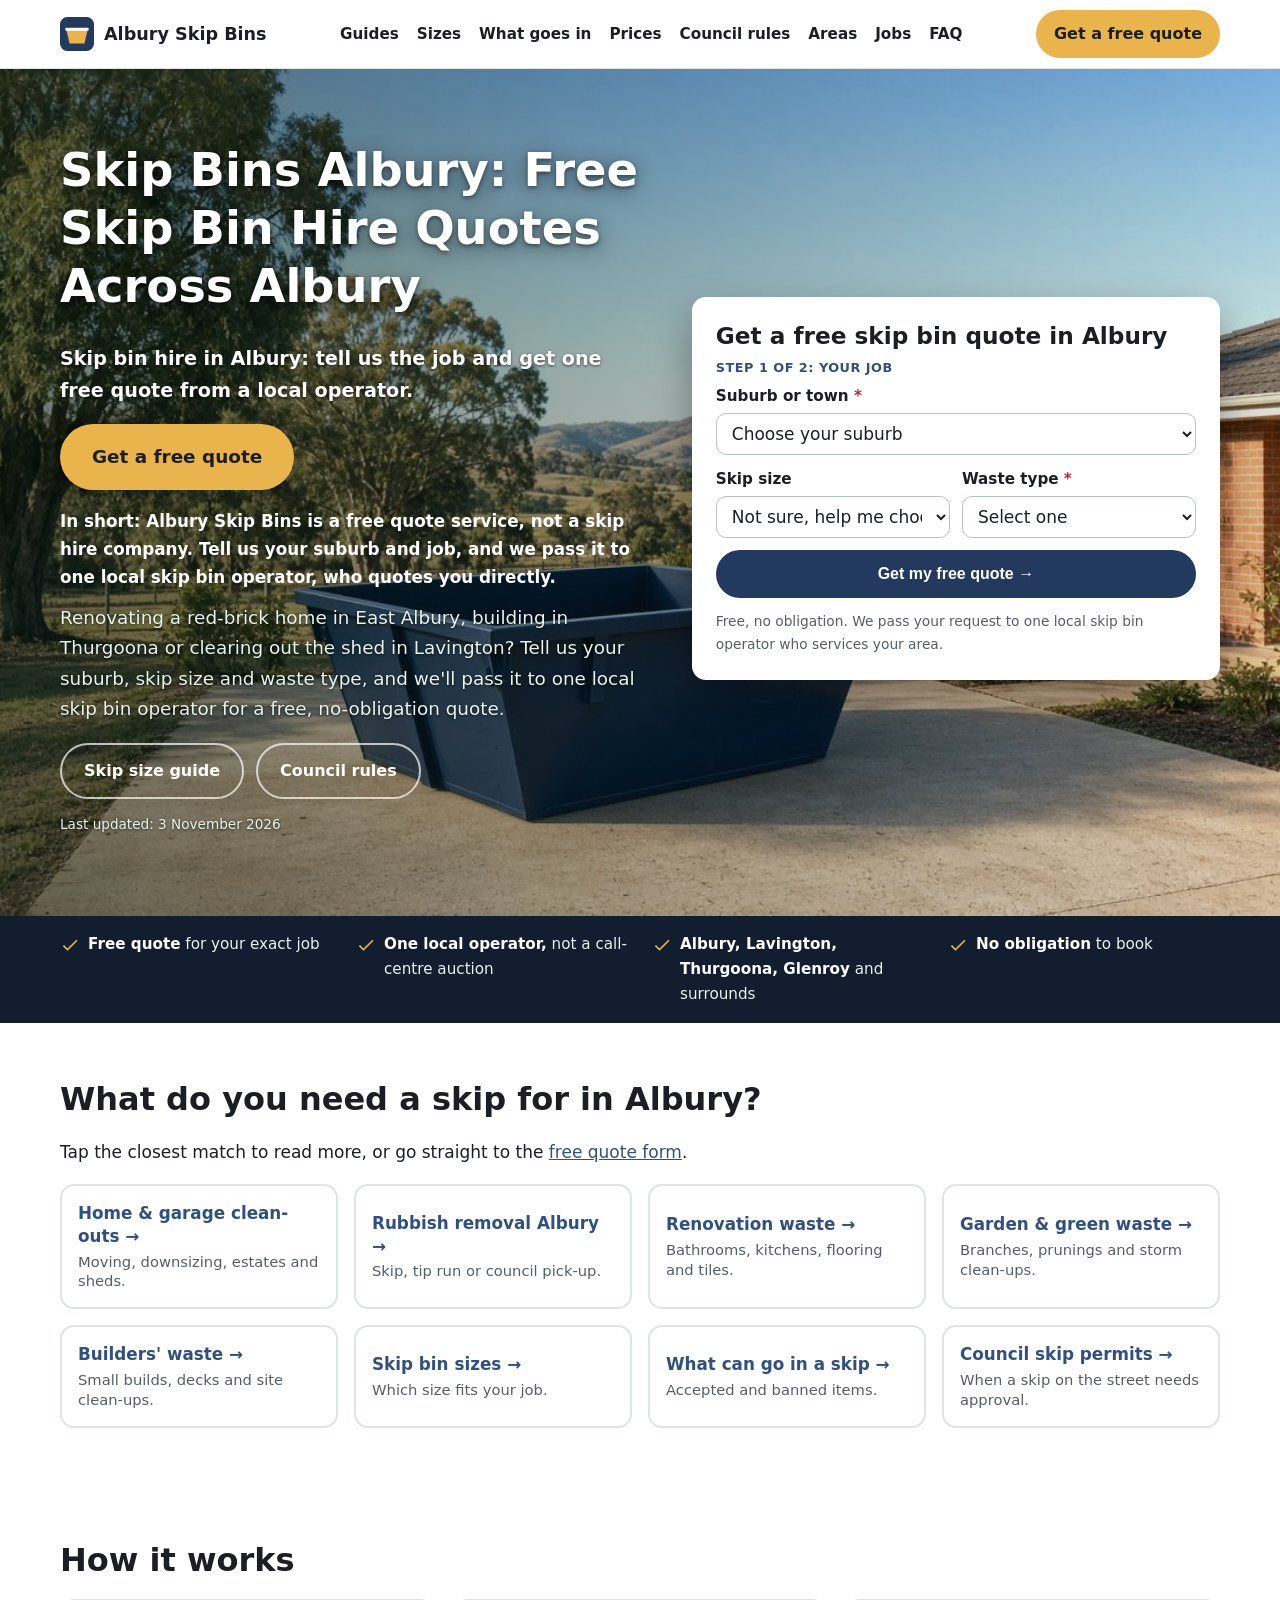
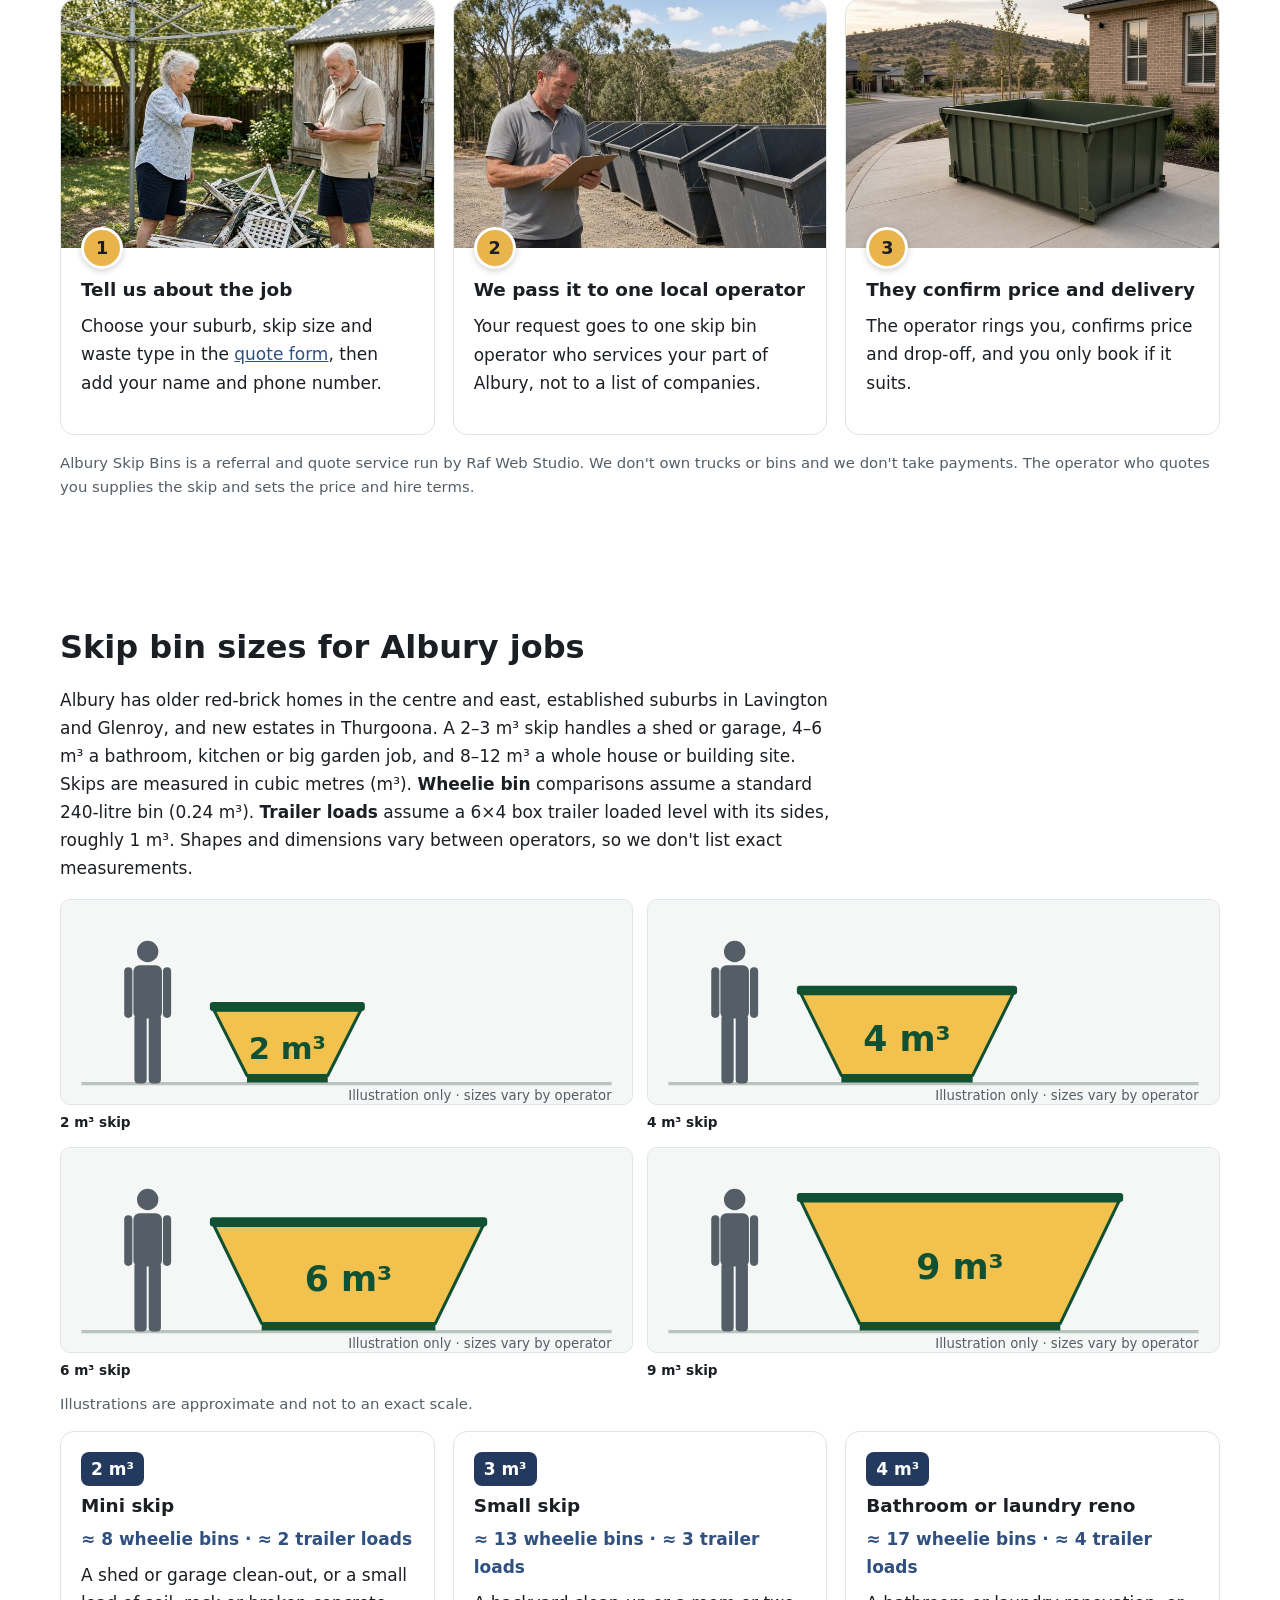
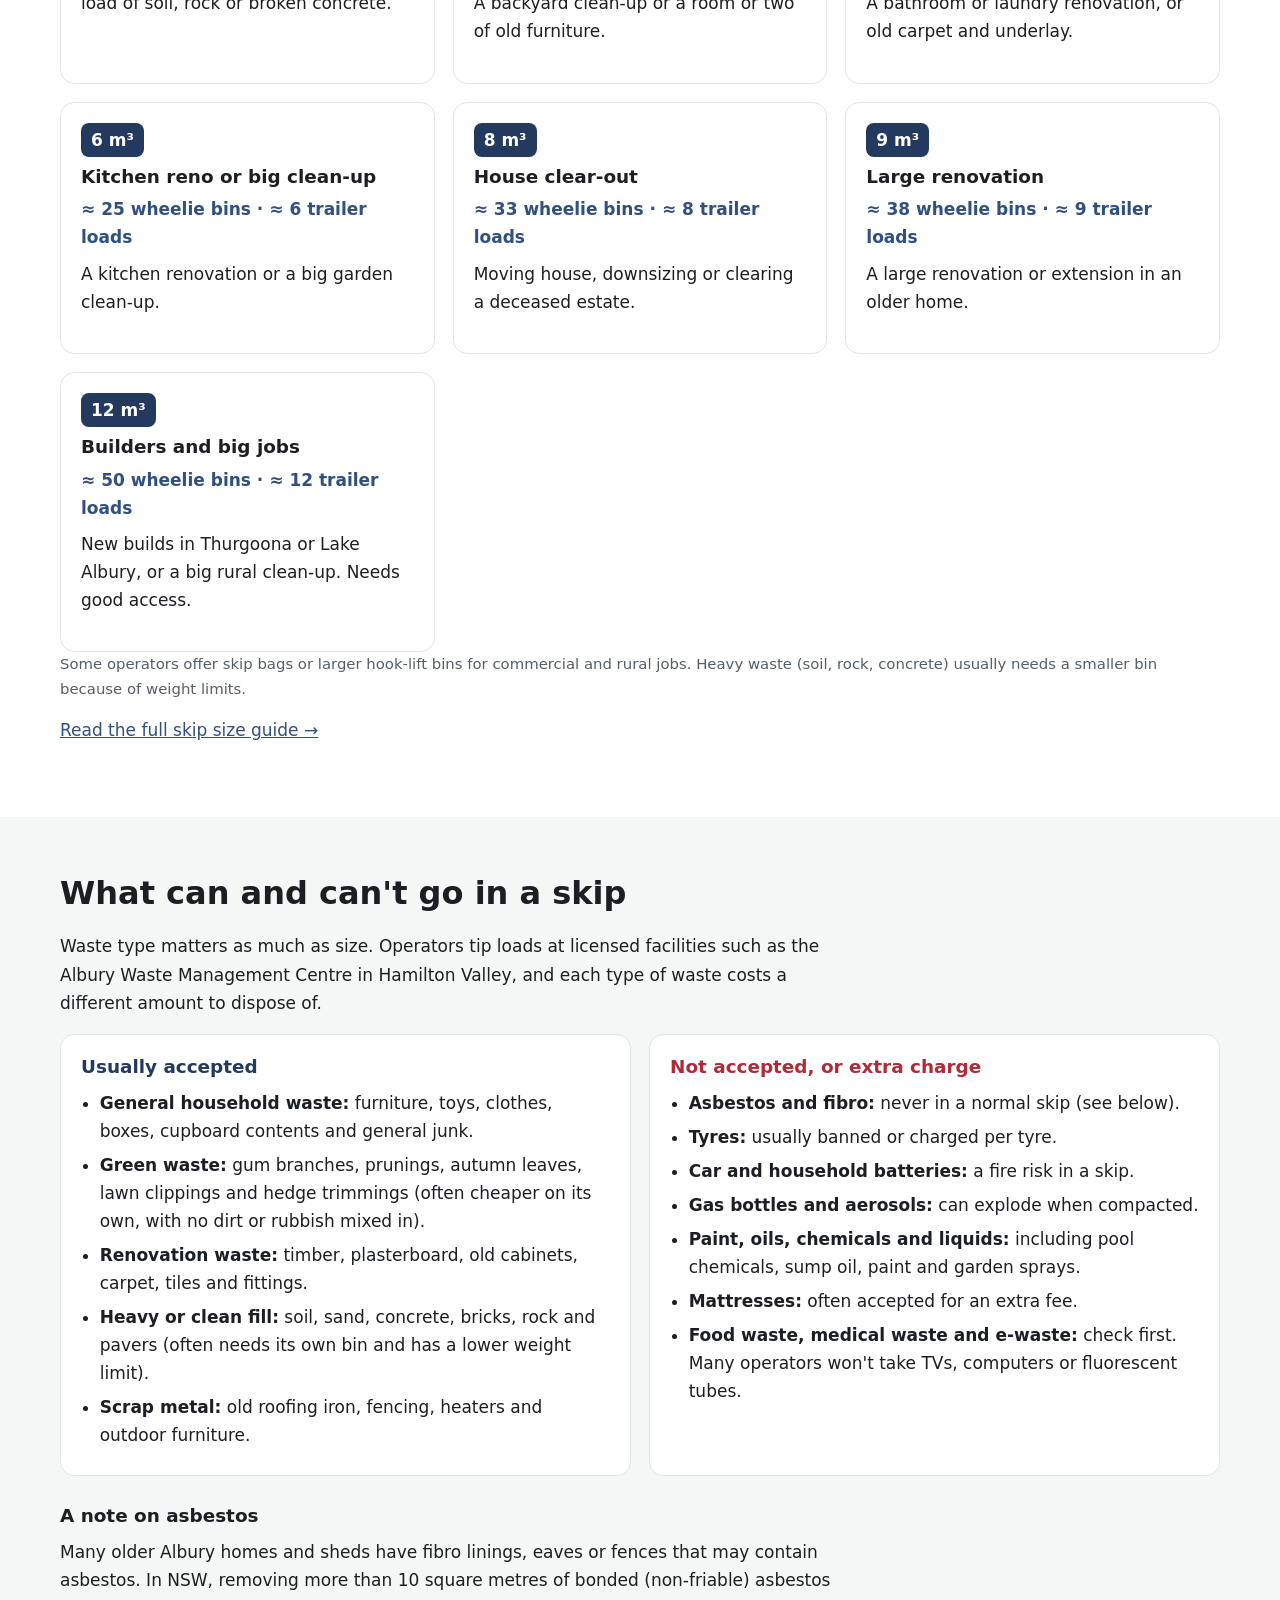
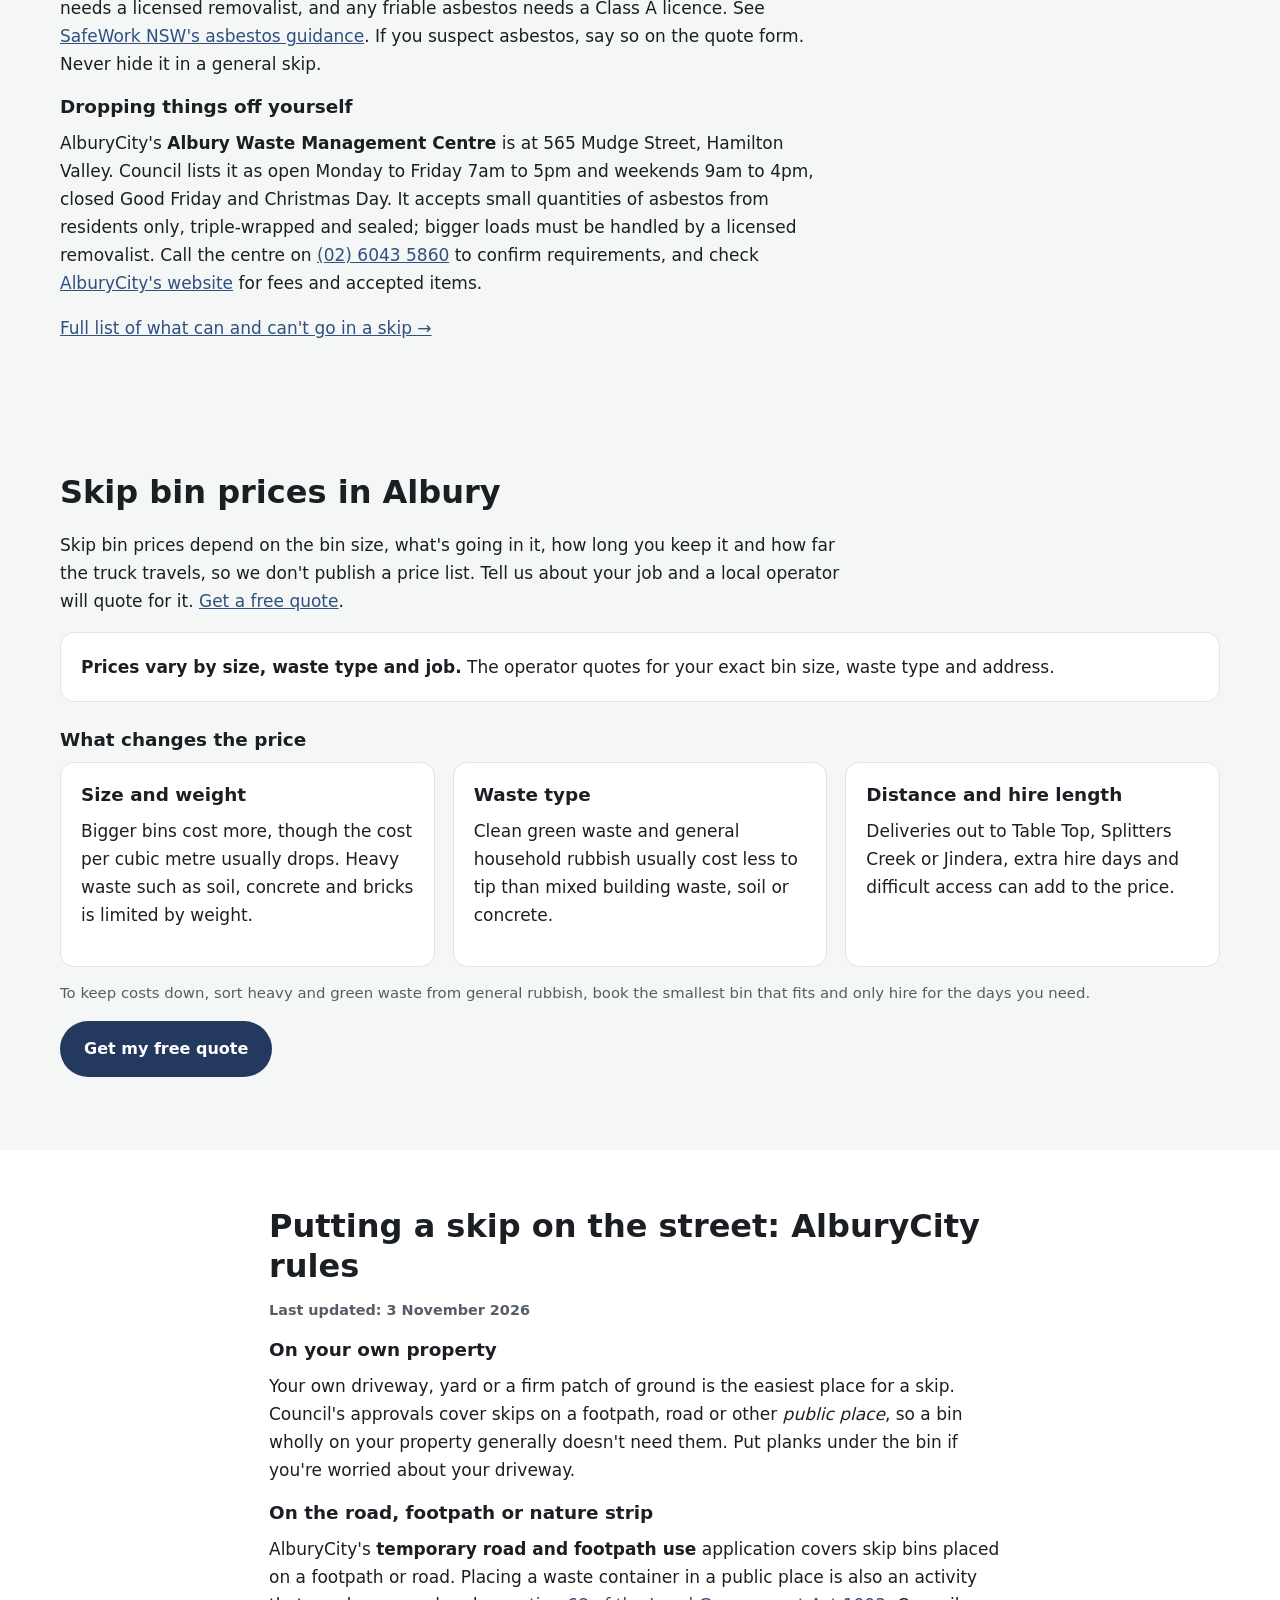
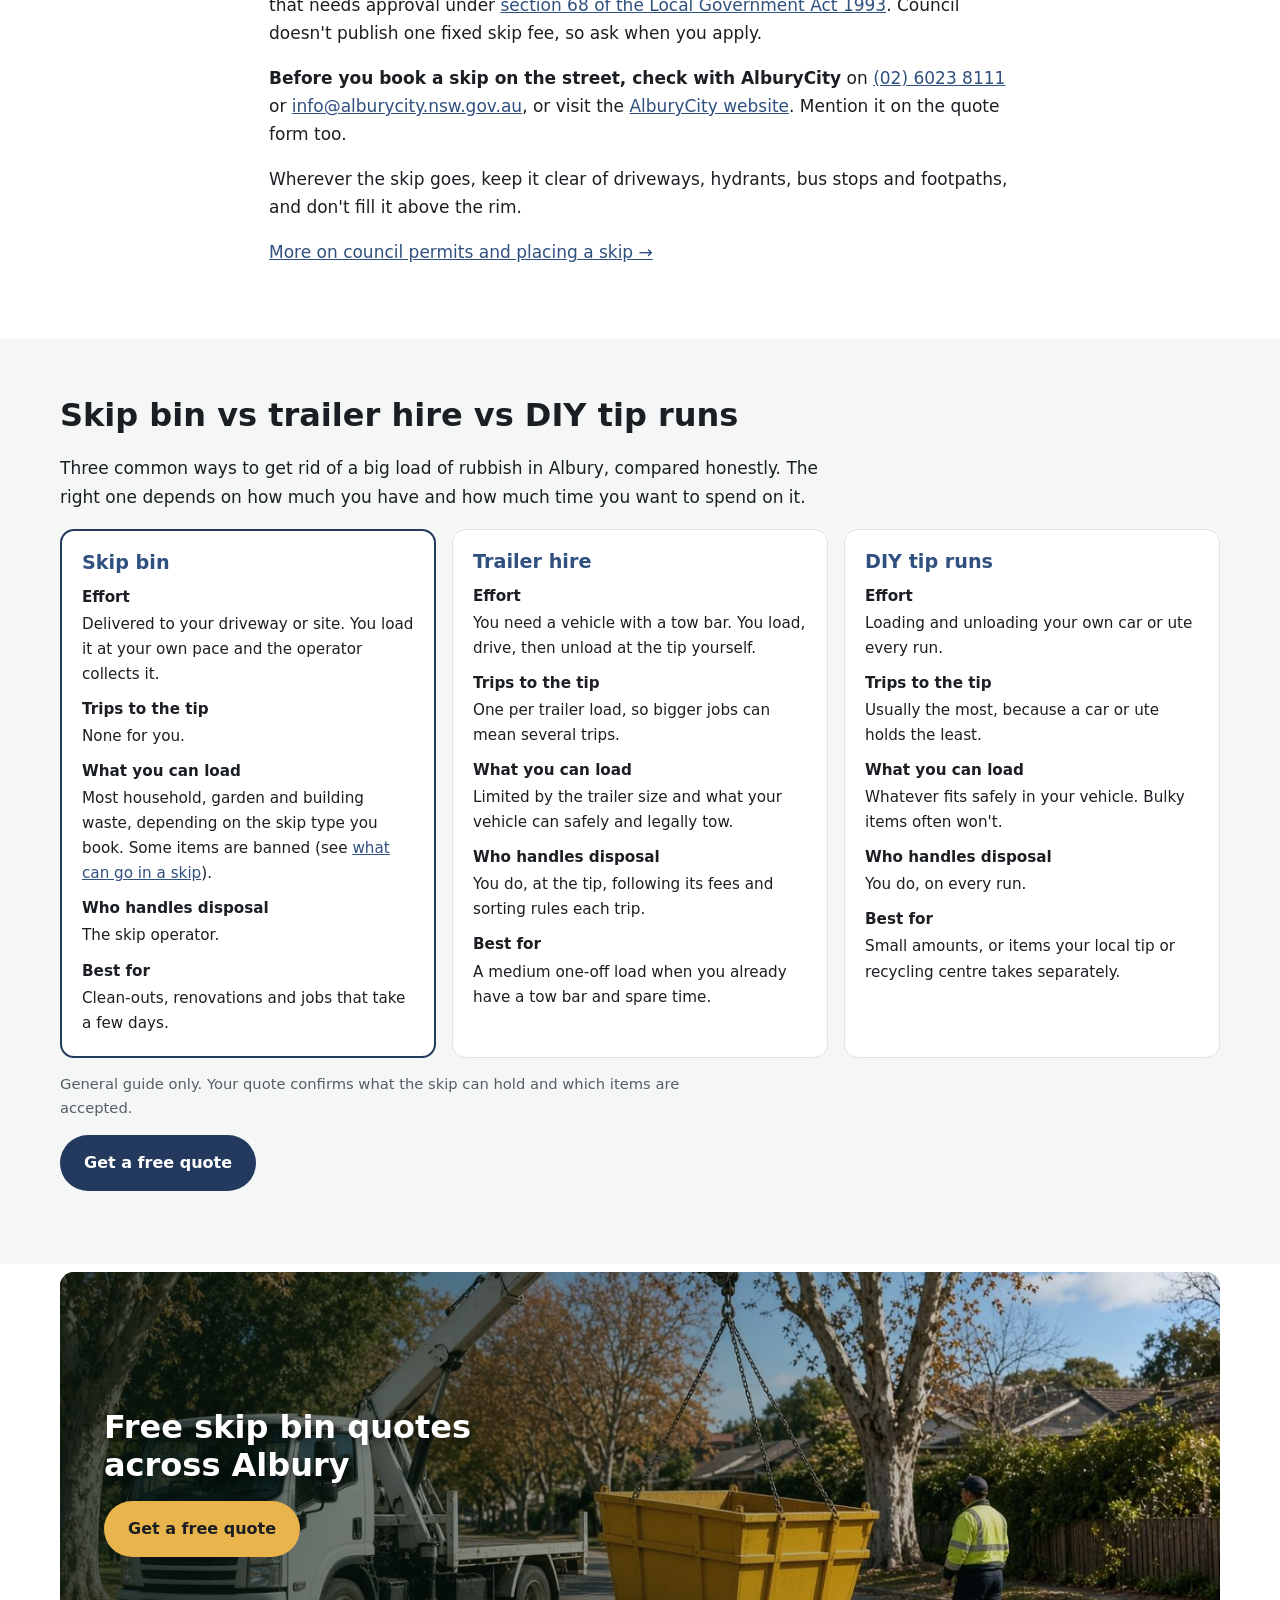
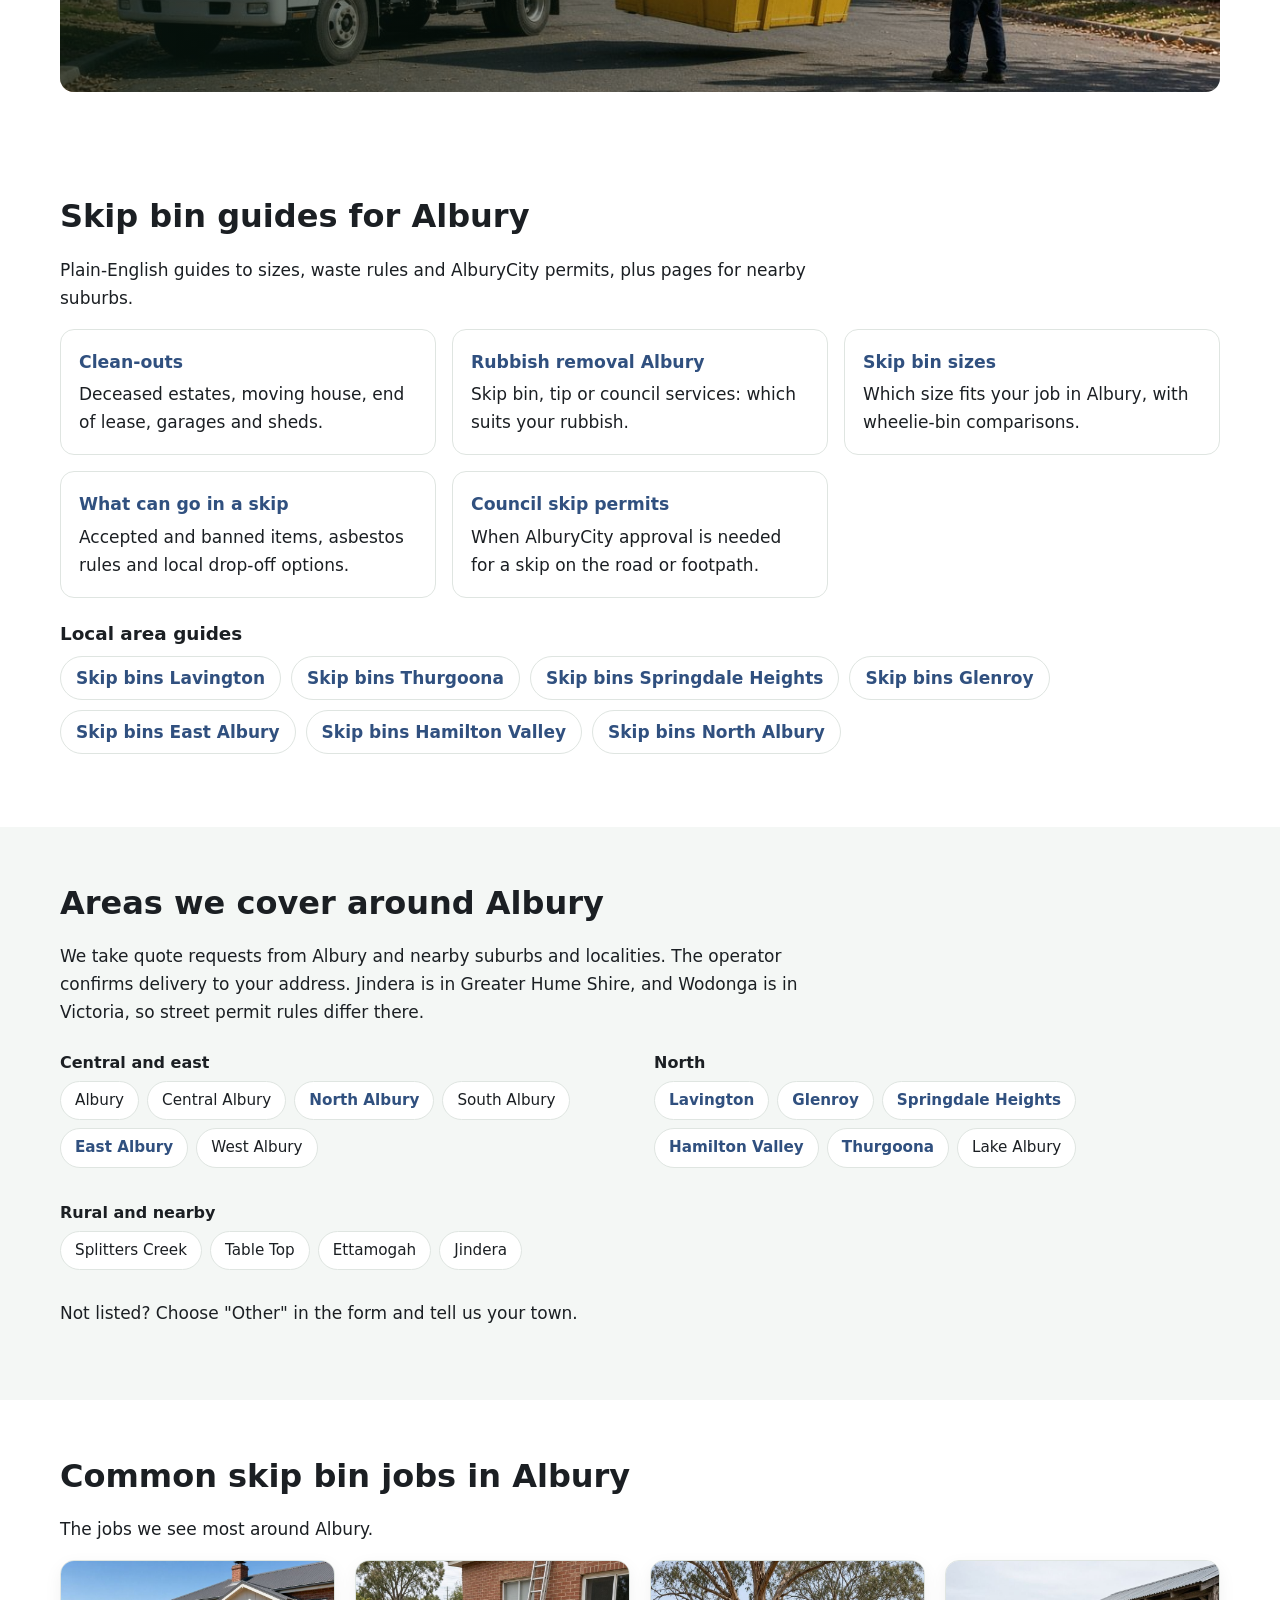
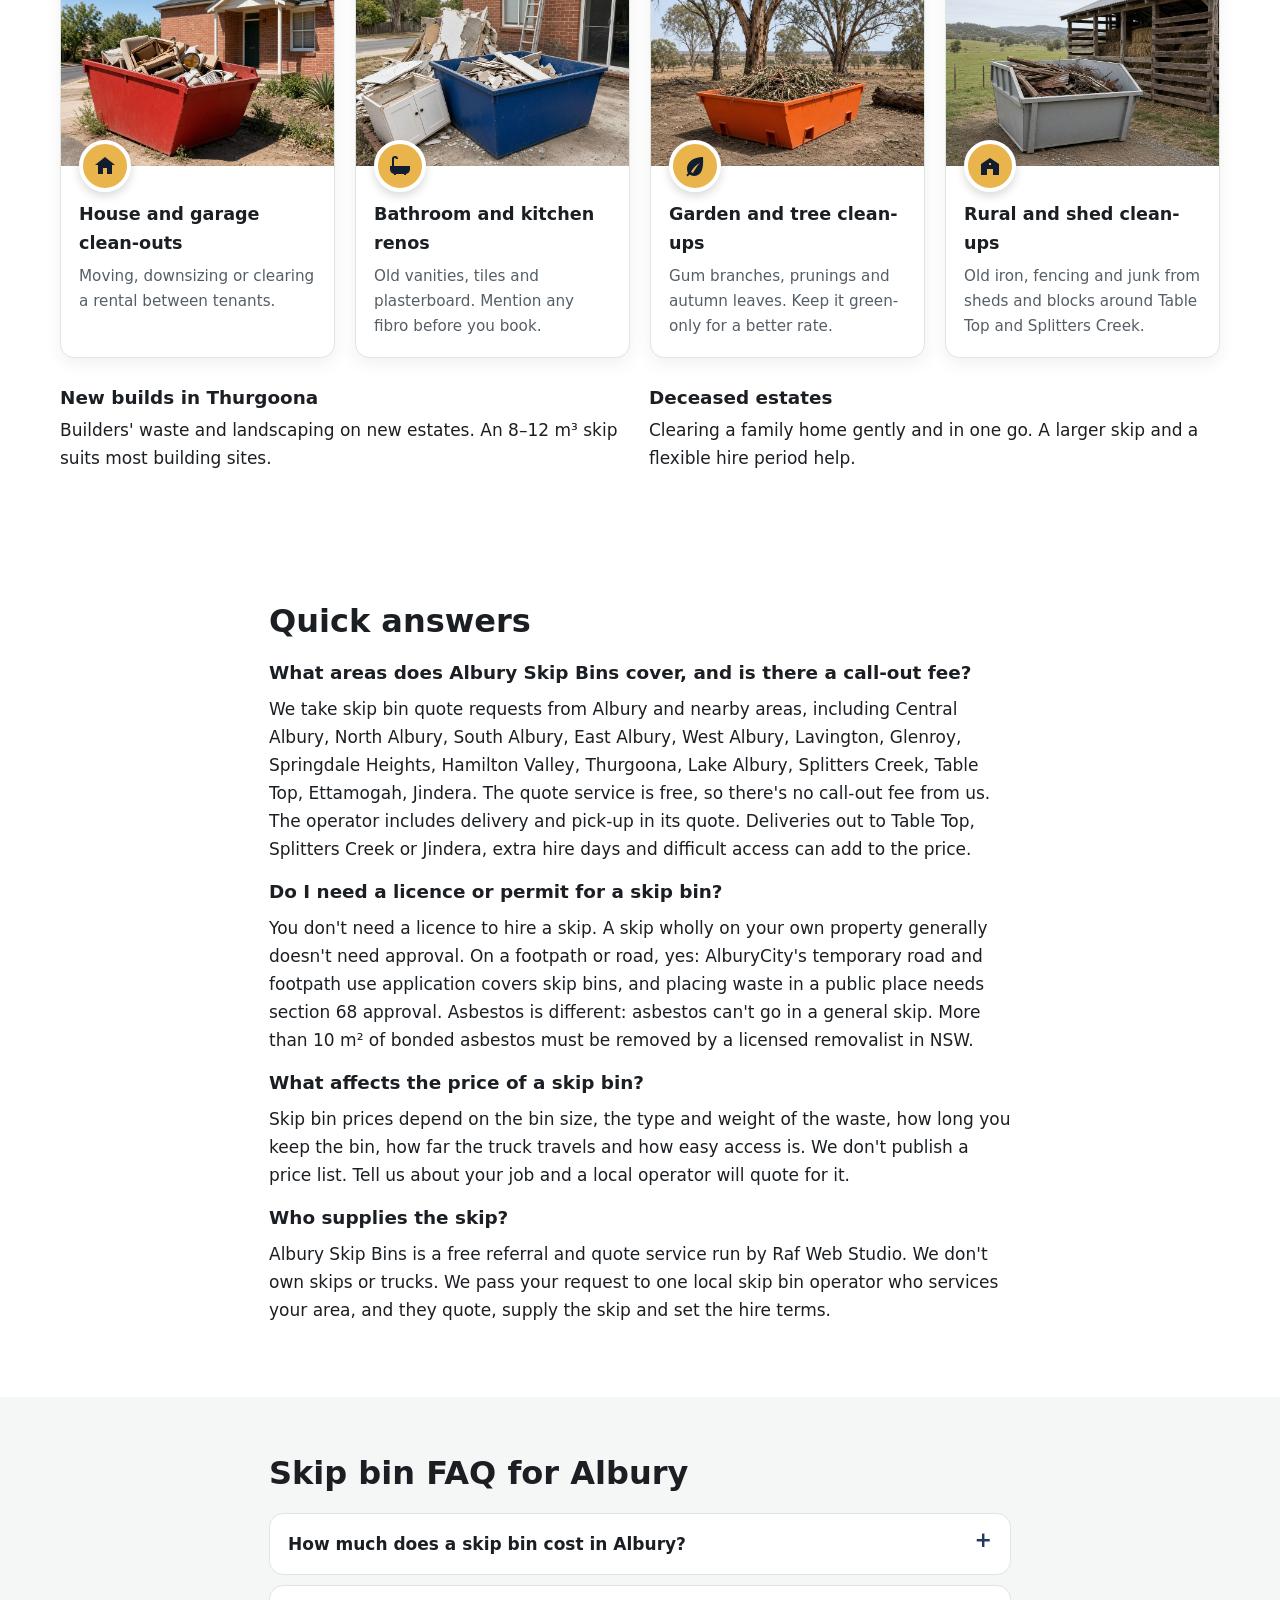
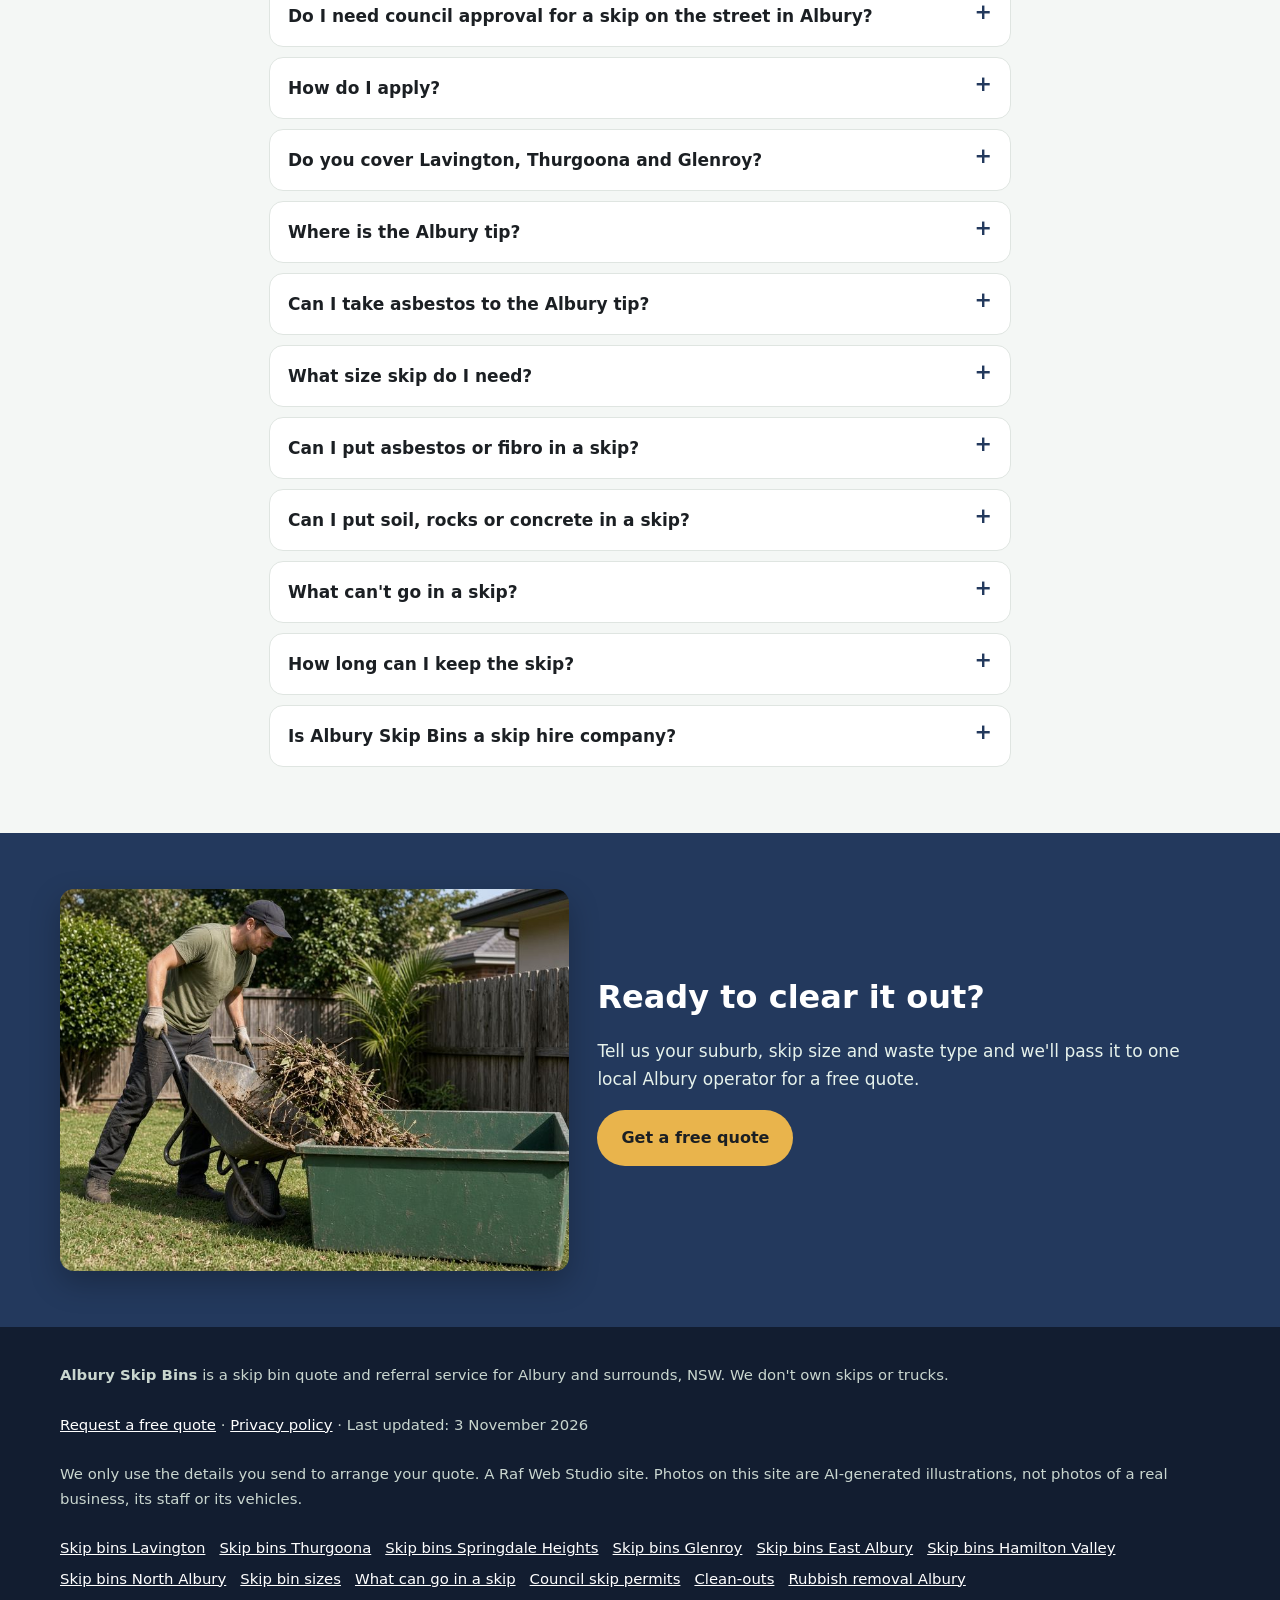
==== commit b2f757e0: "SEO batch 5: keyword link to homepage on every subpage, sitemap lastmod refresh, new /skip-bins-nort" ====
--- a/index.html
+++ b/index.html
@@ -39,7 +39,7 @@
  "name": "Skip Bins Albury | Free Skip Bin Hire Quotes in Albury NSW",
  "description": "Skip bins in Albury, Lavington, Thurgoona, Springdale Heights, Glenroy and East Albury. Tell us your suburb, size and waste type and get a free quote from one local skip bin operator.",
  "inLanguage": "en-AU",
- "dateModified": "2026-11-02",
+ "dateModified": "2026-11-03",
  "isPartOf": {
   "@id": "https://alburyskipbins.com/#website"
  },
@@ -143,7 +143,7 @@
 {
  "@context": "https://schema.org",
  "@type": "WebSite",
- "dateModified": "2026-11-02",
+ "dateModified": "2026-11-03",
  "@id": "https://alburyskipbins.com/#website",
  "name": "Albury Skip Bins",
  "url": "https://alburyskipbins.com/",
@@ -423,7 +423,7 @@
       <p class="h3-cta"><a class="btn btn-call btn-xl" href="#quote">Get a free quote</a></p><!--/h3:hero-->      <p class="summary">In short: Albury Skip Bins is a free quote service, not a skip hire company. Tell us your suburb and job, and we pass it to one local skip bin operator, who quotes you directly.</p>
       <p class="lead">Renovating a red-brick home in East Albury, building in Thurgoona or clearing out the shed in Lavington? Tell us your suburb, skip size and waste type, and we'll pass it to one local skip bin operator for a free, no-obligation quote.</p>
       <div class="ctas"><a class="btn btn-ghost" href="#sizes">Skip size guide</a><a class="btn btn-ghost" href="#council">Council rules</a></div>
-      <p class="updated">Last updated: 2 November 2026</p>
+      <p class="updated">Last updated: 3 November 2026</p>
     </div>
     <div class="hero-form-card" id="quote">
       <h2 id="quote-h">Get a free skip bin quote in Albury</h2>
@@ -548,7 +548,7 @@
 <section id="council" aria-labelledby="council-h">
   <div class="wrap intro">
     <h2 id="council-h">Putting a skip on the street: AlburyCity rules</h2>
-    <p class="updated-dark">Last updated: 2 November 2026</p>
+    <p class="updated-dark">Last updated: 3 November 2026</p>
     <h3>On your own property</h3>
     <p>Your own driveway, yard or a firm patch of ground is the easiest place for a skip. Council's approvals cover skips on a footpath, road or other <em>public place</em>, so a bin wholly on your property generally doesn't need them. Put planks under the bin if you're worried about your driveway.</p>
     <h3>On the road, footpath or nature strip</h3>
@@ -586,7 +586,7 @@
     <p class="intro">Plain-English guides to sizes, waste rules and AlburyCity permits, plus pages for nearby suburbs.</p>
     <div class="guide-cards"><a href="/clean-outs/"><strong>Clean-outs</strong>Deceased estates, moving house, end of lease, garages and sheds.</a><a href="/rubbish-removal-albury/"><strong>Rubbish removal Albury</strong>Skip bin, tip or council services: which suits your rubbish.</a><a href="/skip-bin-sizes/"><strong>Skip bin sizes</strong>Which size fits your job in Albury, with wheelie-bin comparisons.</a><a href="/what-can-go-in-a-skip/"><strong>What can go in a skip</strong>Accepted and banned items, asbestos rules and local drop-off options.</a><a href="/skip-bin-council-permit/"><strong>Council skip permits</strong>When AlburyCity approval is needed for a skip on the road or footpath.</a></div>
     <h3 style="margin-top:24px">Local area guides</h3>
-    <ul class="link-list"><li><a href="/skip-bins-lavington/">Skip bins Lavington</a></li><li><a href="/skip-bins-thurgoona/">Skip bins Thurgoona</a></li><li><a href="/skip-bins-springdale-heights/">Skip bins Springdale Heights</a></li><li><a href="/skip-bins-glenroy/">Skip bins Glenroy</a></li><li><a href="/skip-bins-east-albury/">Skip bins East Albury</a></li><li><a href="/skip-bins-hamilton-valley/">Skip bins Hamilton Valley</a></li></ul>
+    <ul class="link-list"><li><a href="/skip-bins-lavington/">Skip bins Lavington</a></li><li><a href="/skip-bins-thurgoona/">Skip bins Thurgoona</a></li><li><a href="/skip-bins-springdale-heights/">Skip bins Springdale Heights</a></li><li><a href="/skip-bins-glenroy/">Skip bins Glenroy</a></li><li><a href="/skip-bins-east-albury/">Skip bins East Albury</a></li><li><a href="/skip-bins-hamilton-valley/">Skip bins Hamilton Valley</a></li><li><a href="/skip-bins-north-albury/">Skip bins North Albury</a></li></ul>
   </div>
 </section>
 
@@ -594,7 +594,7 @@
   <div class="wrap">
     <h2 id="areas-h">Areas we cover around Albury</h2>
     <p class="intro">We take quote requests from Albury and nearby suburbs and localities. The operator confirms delivery to your address. Jindera is in Greater Hume Shire, and Wodonga is in Victoria, so street permit rules differ there.</p>
-    <div class="area-groups"><div class="area-group"><h3>Central and east</h3><ul class="areas"><li>Albury</li><li>Central Albury</li><li>North Albury</li><li>South Albury</li><li><a href="/skip-bins-east-albury/">East Albury</a></li><li>West Albury</li></ul></div><div class="area-group"><h3>North</h3><ul class="areas"><li><a href="/skip-bins-lavington/">Lavington</a></li><li><a href="/skip-bins-glenroy/">Glenroy</a></li><li><a href="/skip-bins-springdale-heights/">Springdale Heights</a></li><li><a href="/skip-bins-hamilton-valley/">Hamilton Valley</a></li><li><a href="/skip-bins-thurgoona/">Thurgoona</a></li><li>Lake Albury</li></ul></div><div class="area-group"><h3>Rural and nearby</h3><ul class="areas"><li>Splitters Creek</li><li>Table Top</li><li>Ettamogah</li><li>Jindera</li></ul></div></div>
+    <div class="area-groups"><div class="area-group"><h3>Central and east</h3><ul class="areas"><li>Albury</li><li>Central Albury</li><li><a href="/skip-bins-north-albury/">North Albury</a></li><li>South Albury</li><li><a href="/skip-bins-east-albury/">East Albury</a></li><li>West Albury</li></ul></div><div class="area-group"><h3>North</h3><ul class="areas"><li><a href="/skip-bins-lavington/">Lavington</a></li><li><a href="/skip-bins-glenroy/">Glenroy</a></li><li><a href="/skip-bins-springdale-heights/">Springdale Heights</a></li><li><a href="/skip-bins-hamilton-valley/">Hamilton Valley</a></li><li><a href="/skip-bins-thurgoona/">Thurgoona</a></li><li>Lake Albury</li></ul></div><div class="area-group"><h3>Rural and nearby</h3><ul class="areas"><li>Splitters Creek</li><li>Table Top</li><li>Ettamogah</li><li>Jindera</li></ul></div></div>
     <p class="intro">Not listed? Choose "Other" in the form and tell us your town.</p>
   </div>
 </section>
@@ -671,9 +671,9 @@
 <footer class="site-footer">
   <div class="wrap">
     <p><strong>Albury Skip Bins</strong> is a skip bin quote and referral service for Albury and surrounds, NSW. We don't own skips or trucks.</p>
-    <p><a href="#quote">Request a free quote</a> · <a href="privacy.html">Privacy policy</a> · Last updated: 2 November 2026</p>
+    <p><a href="#quote">Request a free quote</a> · <a href="privacy.html">Privacy policy</a> · Last updated: 3 November 2026</p>
     <p>We only use the details you send to arrange your quote. A Raf Web Studio site. Photos on this site are AI-generated illustrations, not photos of a real business, its staff or its vehicles.</p>
-    <p class="footer-links"><a href="/skip-bins-lavington/">Skip bins Lavington</a> <a href="/skip-bins-thurgoona/">Skip bins Thurgoona</a> <a href="/skip-bins-springdale-heights/">Skip bins Springdale Heights</a> <a href="/skip-bins-glenroy/">Skip bins Glenroy</a> <a href="/skip-bins-east-albury/">Skip bins East Albury</a> <a href="/skip-bins-hamilton-valley/">Skip bins Hamilton Valley</a> <a href="/skip-bin-sizes/">Skip bin sizes</a> <a href="/what-can-go-in-a-skip/">What can go in a skip</a> <a href="/skip-bin-council-permit/">Council skip permits</a> <a href="/clean-outs/">Clean-outs</a> <a href="/rubbish-removal-albury/">Rubbish removal Albury</a></p>
+    <p class="footer-links"><a href="/skip-bins-lavington/">Skip bins Lavington</a> <a href="/skip-bins-thurgoona/">Skip bins Thurgoona</a> <a href="/skip-bins-springdale-heights/">Skip bins Springdale Heights</a> <a href="/skip-bins-glenroy/">Skip bins Glenroy</a> <a href="/skip-bins-east-albury/">Skip bins East Albury</a> <a href="/skip-bins-hamilton-valley/">Skip bins Hamilton Valley</a> <a href="/skip-bins-north-albury/">Skip bins North Albury</a> <a href="/skip-bin-sizes/">Skip bin sizes</a> <a href="/what-can-go-in-a-skip/">What can go in a skip</a> <a href="/skip-bin-council-permit/">Council skip permits</a> <a href="/clean-outs/">Clean-outs</a> <a href="/rubbish-removal-albury/">Rubbish removal Albury</a></p>
   </div>
 </footer>
 
